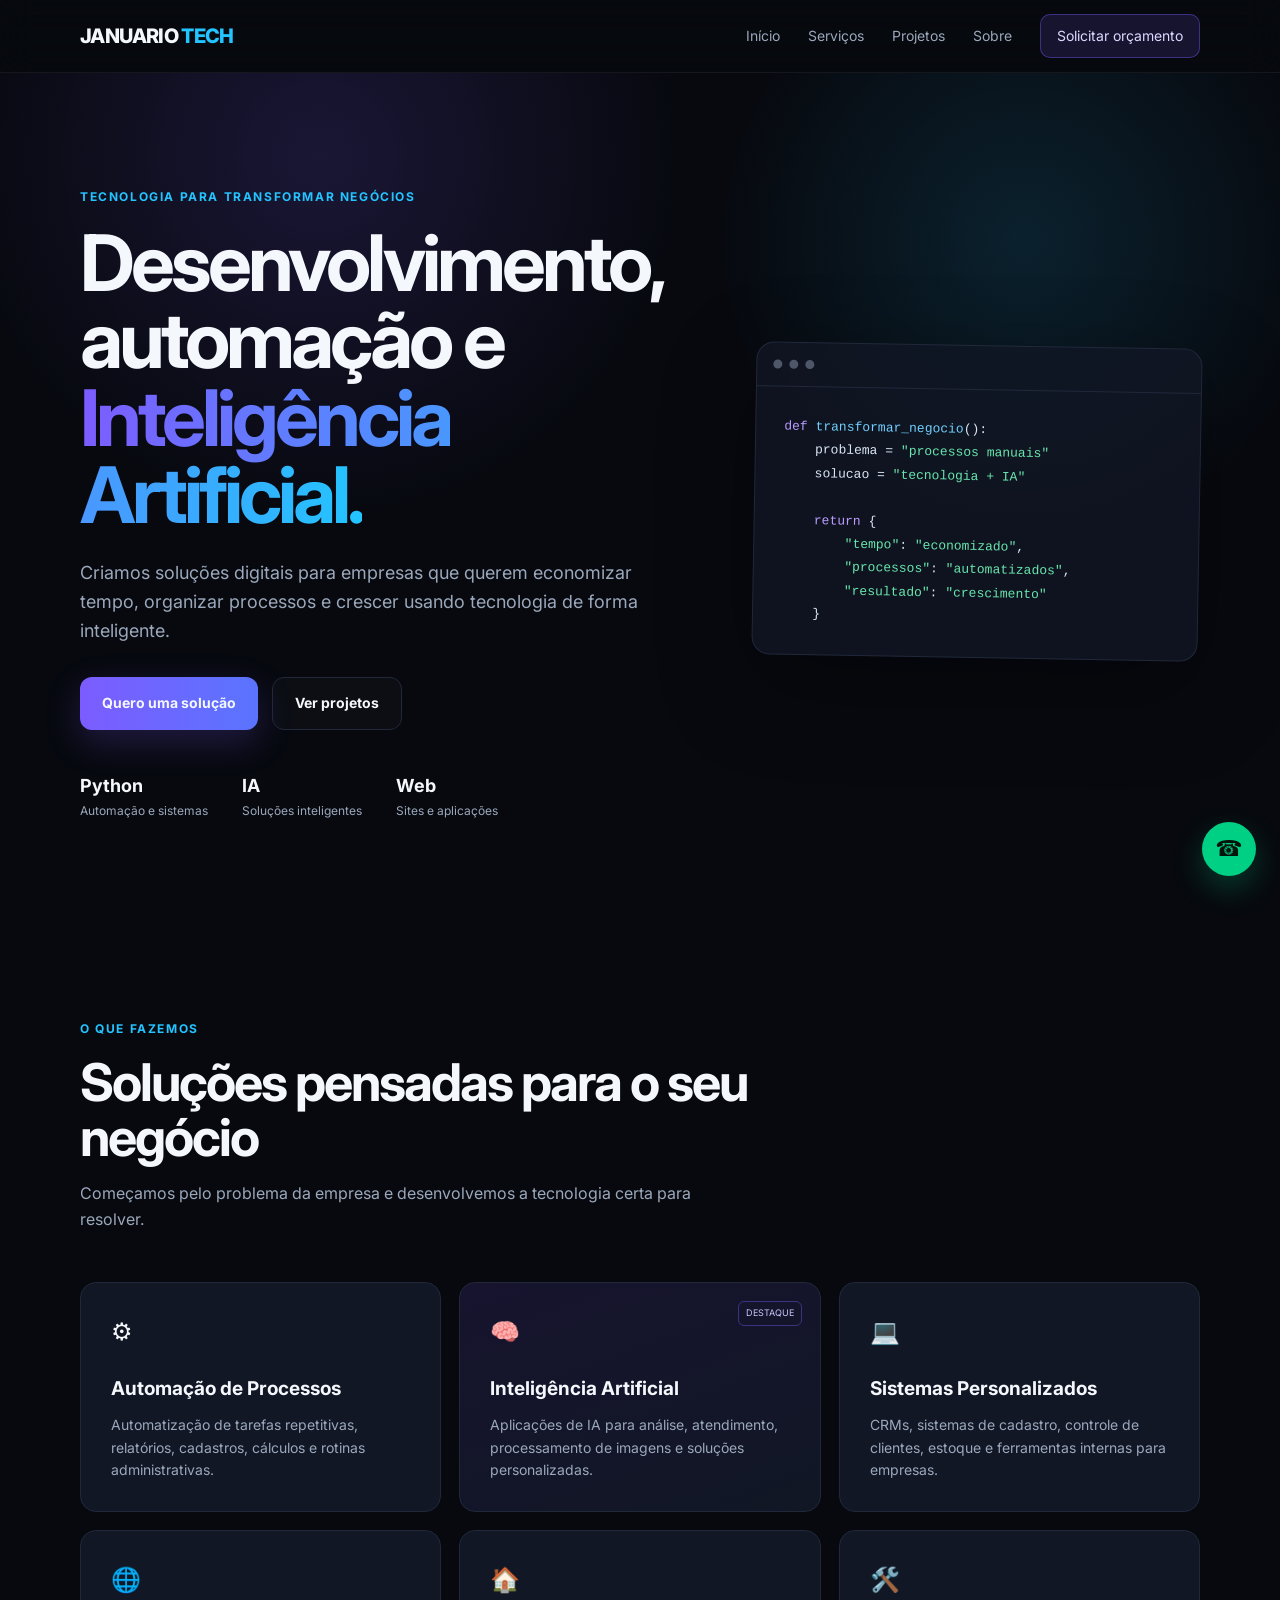
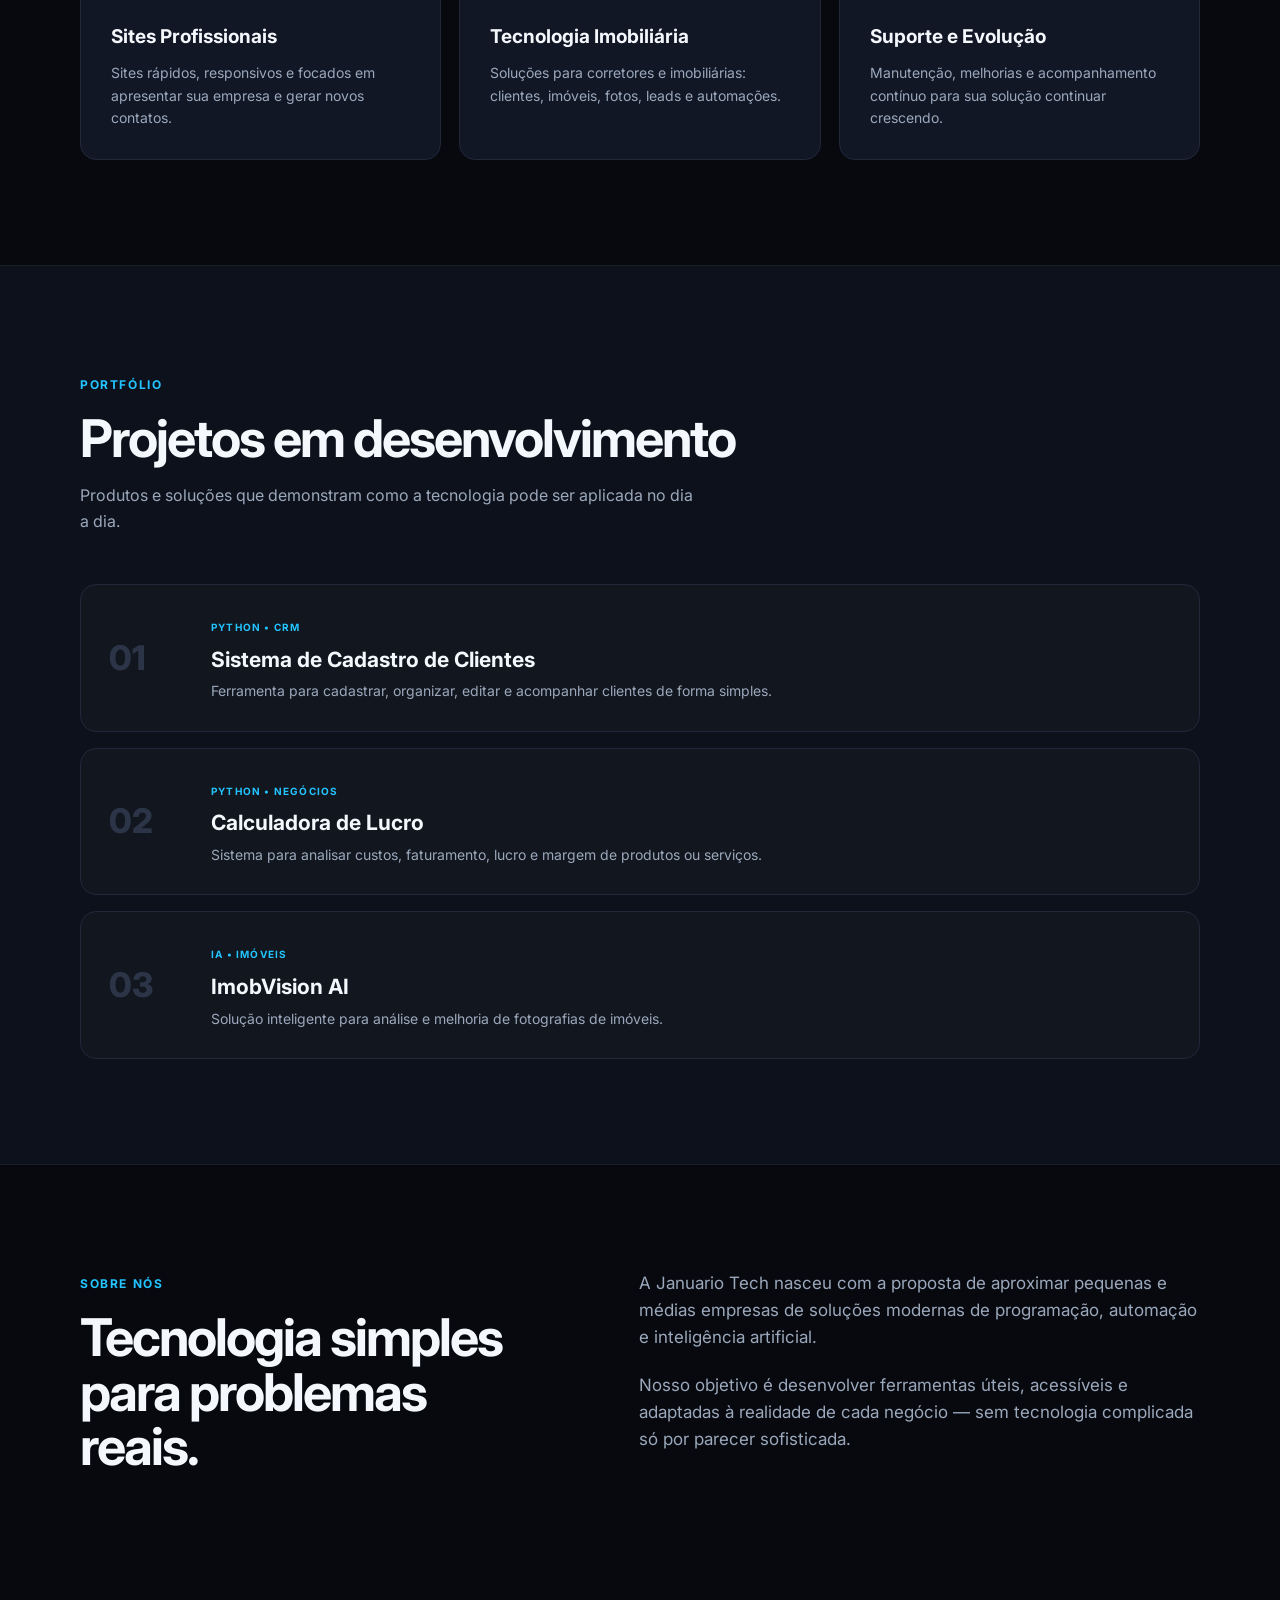
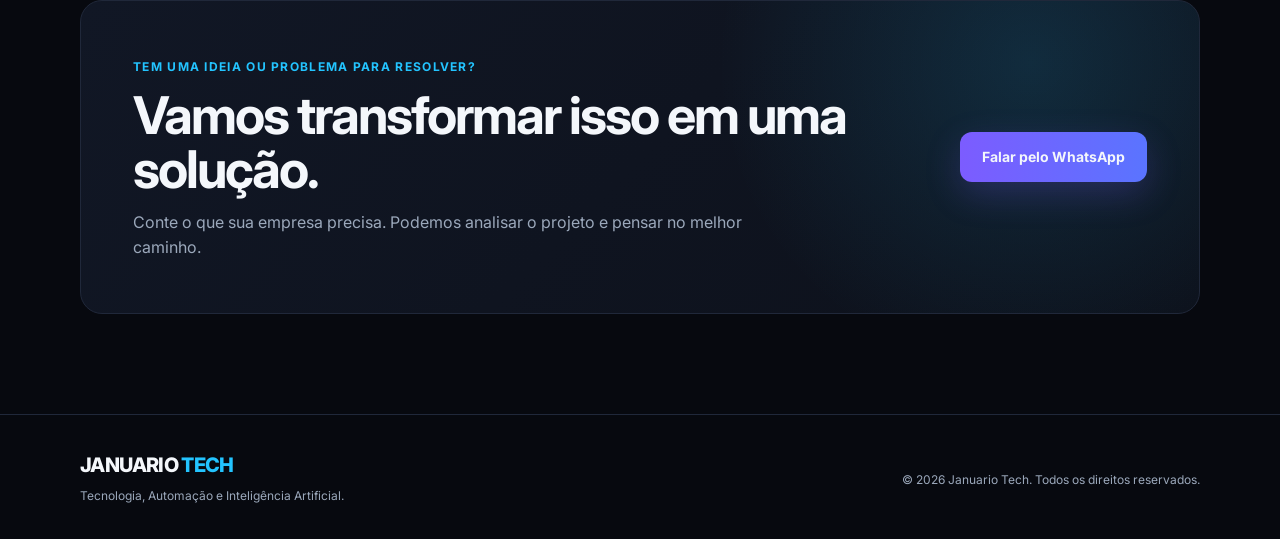
==== index.html @ baa420ae "Adicionar site da JANOVEX" ====
<!DOCTYPE html>
<html lang="pt-BR">
<head>
  <meta charset="UTF-8" />
  <meta name="viewport" content="width=device-width, initial-scale=1.0" />
  <meta name="description" content="Januario Tech - Desenvolvimento, automação e inteligência artificial para negócios." />
  <title>Januario Tech | Tecnologia, Automação e IA</title>
  <link rel="preconnect" href="https://fonts.googleapis.com">
  <link rel="preconnect" href="https://fonts.gstatic.com" crossorigin>
  <link href="https://fonts.googleapis.com/css2?family=Inter:wght@400;500;600;700;800&display=swap" rel="stylesheet">
  <link rel="stylesheet" href="style.css" />
</head>
<body>
  <header class="header">
    <div class="container nav">
      <a href="#inicio" class="logo">JANUARIO<span>TECH</span></a>

      <button class="menu-btn" id="menuBtn" aria-label="Abrir menu">☰</button>

      <nav id="navMenu">
        <a href="#inicio">Início</a>
        <a href="#servicos">Serviços</a>
        <a href="#projetos">Projetos</a>
        <a href="#sobre">Sobre</a>
        <a href="#contato" class="nav-cta">Solicitar orçamento</a>
      </nav>
    </div>
  </header>

  <main>
    <section class="hero" id="inicio">
      <div class="container hero-grid">
        <div class="hero-text">
          <div class="badge">Tecnologia para transformar negócios</div>
          <h1>Desenvolvimento, automação e <span>Inteligência Artificial.</span></h1>
          <p>
            Criamos soluções digitais para empresas que querem economizar tempo,
            organizar processos e crescer usando tecnologia de forma inteligente.
          </p>

          <div class="hero-actions">
            <a href="#contato" class="btn primary">Quero uma solução</a>
            <a href="#projetos" class="btn secondary">Ver projetos</a>
          </div>

          <div class="hero-stats">
            <div>
              <strong>Python</strong>
              <span>Automação e sistemas</span>
            </div>
            <div>
              <strong>IA</strong>
              <span>Soluções inteligentes</span>
            </div>
            <div>
              <strong>Web</strong>
              <span>Sites e aplicações</span>
            </div>
          </div>
        </div>

        <div class="hero-card">
          <div class="code-top">
            <span></span><span></span><span></span>
          </div>
          <pre><code><span class="c-purple">def</span> <span class="c-blue">transformar_negocio</span>():
    problema = <span class="c-green">"processos manuais"</span>
    solucao = <span class="c-green">"tecnologia + IA"</span>

    <span class="c-purple">return</span> {
        <span class="c-green">"tempo"</span>: <span class="c-green">"economizado"</span>,
        <span class="c-green">"processos"</span>: <span class="c-green">"automatizados"</span>,
        <span class="c-green">"resultado"</span>: <span class="c-green">"crescimento"</span>
    }</code></pre>
        </div>
      </div>
    </section>

    <section class="section" id="servicos">
      <div class="container">
        <div class="section-title">
          <span>O que fazemos</span>
          <h2>Soluções pensadas para o seu negócio</h2>
          <p>Começamos pelo problema da empresa e desenvolvemos a tecnologia certa para resolver.</p>
        </div>

        <div class="cards">
          <article class="card">
            <div class="icon">⚙️</div>
            <h3>Automação de Processos</h3>
            <p>Automatização de tarefas repetitivas, relatórios, cadastros, cálculos e rotinas administrativas.</p>
          </article>

          <article class="card featured">
            <div class="tag">DESTAQUE</div>
            <div class="icon">🧠</div>
            <h3>Inteligência Artificial</h3>
            <p>Aplicações de IA para análise, atendimento, processamento de imagens e soluções personalizadas.</p>
          </article>

          <article class="card">
            <div class="icon">💻</div>
            <h3>Sistemas Personalizados</h3>
            <p>CRMs, sistemas de cadastro, controle de clientes, estoque e ferramentas internas para empresas.</p>
          </article>

          <article class="card">
            <div class="icon">🌐</div>
            <h3>Sites Profissionais</h3>
            <p>Sites rápidos, responsivos e focados em apresentar sua empresa e gerar novos contatos.</p>
          </article>

          <article class="card">
            <div class="icon">🏠</div>
            <h3>Tecnologia Imobiliária</h3>
            <p>Soluções para corretores e imobiliárias: clientes, imóveis, fotos, leads e automações.</p>
          </article>

          <article class="card">
            <div class="icon">🛠️</div>
            <h3>Suporte e Evolução</h3>
            <p>Manutenção, melhorias e acompanhamento contínuo para sua solução continuar crescendo.</p>
          </article>
        </div>
      </div>
    </section>

    <section class="section alternate" id="projetos">
      <div class="container">
        <div class="section-title">
          <span>Portfólio</span>
          <h2>Projetos em desenvolvimento</h2>
          <p>Produtos e soluções que demonstram como a tecnologia pode ser aplicada no dia a dia.</p>
        </div>

        <div class="projects">
          <article class="project">
            <div class="project-number">01</div>
            <div>
              <span class="project-category">PYTHON • CRM</span>
              <h3>Sistema de Cadastro de Clientes</h3>
              <p>Ferramenta para cadastrar, organizar, editar e acompanhar clientes de forma simples.</p>
            </div>
          </article>

          <article class="project">
            <div class="project-number">02</div>
            <div>
              <span class="project-category">PYTHON • NEGÓCIOS</span>
              <h3>Calculadora de Lucro</h3>
              <p>Sistema para analisar custos, faturamento, lucro e margem de produtos ou serviços.</p>
            </div>
          </article>

          <article class="project">
            <div class="project-number">03</div>
            <div>
              <span class="project-category">IA • IMÓVEIS</span>
              <h3>ImobVision AI</h3>
              <p>Solução inteligente para análise e melhoria de fotografias de imóveis.</p>
            </div>
          </article>
        </div>
      </div>
    </section>

    <section class="section" id="sobre">
      <div class="container about-grid">
        <div>
          <span class="eyebrow">Sobre nós</span>
          <h2>Tecnologia simples para problemas reais.</h2>
        </div>
        <div class="about-copy">
          <p>
            A Januario Tech nasceu com a proposta de aproximar pequenas e médias empresas
            de soluções modernas de programação, automação e inteligência artificial.
          </p>
          <p>
            Nosso objetivo é desenvolver ferramentas úteis, acessíveis e adaptadas à
            realidade de cada negócio — sem tecnologia complicada só por parecer sofisticada.
          </p>
        </div>
      </div>
    </section>

    <section class="cta-section" id="contato">
      <div class="container cta-box">
        <div>
          <span>Tem uma ideia ou problema para resolver?</span>
          <h2>Vamos transformar isso em uma solução.</h2>
          <p>Conte o que sua empresa precisa. Podemos analisar o projeto e pensar no melhor caminho.</p>
        </div>
        <a
          class="btn primary"
          href="https://wa.me/5500000000000?text=Olá!%20Gostaria%20de%20conversar%20sobre%20uma%20solução%20digital."
          target="_blank"
          rel="noopener"
        >
          Falar pelo WhatsApp
        </a>
      </div>
    </section>
  </main>

  <footer>
    <div class="container footer-content">
      <div>
        <a href="#inicio" class="logo">JANUARIO<span>TECH</span></a>
        <p>Tecnologia, Automação e Inteligência Artificial.</p>
      </div>
      <p>© <span id="year"></span> Januario Tech. Todos os direitos reservados.</p>
    </div>
  </footer>

  <a
    class="whatsapp"
    href="https://wa.me/5500000000000?text=Olá!%20Gostaria%20de%20um%20orçamento."
    target="_blank"
    rel="noopener"
    aria-label="Falar no WhatsApp"
  >
    ☎
  </a>

  <script src="script.js"></script>
</body>
</html>
---- style.css ----
* {
  margin: 0;
  padding: 0;
  box-sizing: border-box;
}

:root {
  --bg: #07090f;
  --bg-soft: #0d111b;
  --card: #111725;
  --border: #20283a;
  --text: #f4f7fb;
  --muted: #9ba8bb;
  --accent: #7c5cff;
  --accent-2: #23c4ff;
  --success: #00d084;
}

html {
  scroll-behavior: smooth;
}

body {
  font-family: "Inter", system-ui, sans-serif;
  background: var(--bg);
  color: var(--text);
  line-height: 1.6;
}

a {
  color: inherit;
  text-decoration: none;
}

.container {
  width: min(1120px, calc(100% - 40px));
  margin: 0 auto;
}

.header {
  position: sticky;
  top: 0;
  z-index: 1000;
  backdrop-filter: blur(18px);
  background: rgba(7, 9, 15, .78);
  border-bottom: 1px solid rgba(255,255,255,.06);
}

.nav {
  min-height: 72px;
  display: flex;
  align-items: center;
  justify-content: space-between;
}

.logo {
  font-size: 20px;
  font-weight: 800;
  letter-spacing: -0.6px;
}

.logo span {
  color: var(--accent-2);
  margin-left: 3px;
}

nav {
  display: flex;
  align-items: center;
  gap: 28px;
}

nav a {
  color: var(--muted);
  font-size: 14px;
  transition: .2s ease;
}

nav a:hover {
  color: var(--text);
}

.nav-cta {
  background: rgba(124,92,255,.14);
  border: 1px solid rgba(124,92,255,.4);
  padding: 10px 16px;
  border-radius: 10px;
  color: #ddd7ff;
}

.menu-btn {
  display: none;
  background: none;
  border: 0;
  color: white;
  font-size: 26px;
}

.hero {
  padding: 110px 0 90px;
  overflow: hidden;
  background:
    radial-gradient(circle at 80% 20%, rgba(35,196,255,.13), transparent 25%),
    radial-gradient(circle at 25% 10%, rgba(124,92,255,.16), transparent 30%);
}

.hero-grid {
  display: grid;
  grid-template-columns: 1.15fr .85fr;
  gap: 70px;
  align-items: center;
}

.badge, .eyebrow, .section-title > span {
  display: inline-block;
  color: var(--accent-2);
  font-size: 12px;
  font-weight: 700;
  letter-spacing: 1.6px;
  text-transform: uppercase;
  margin-bottom: 18px;
}

.hero h1 {
  font-size: clamp(48px, 7vw, 78px);
  line-height: .99;
  letter-spacing: -4px;
  max-width: 760px;
}

.hero h1 span {
  background: linear-gradient(90deg, var(--accent), var(--accent-2));
  -webkit-background-clip: text;
  color: transparent;
}

.hero-text > p {
  color: var(--muted);
  font-size: 18px;
  max-width: 650px;
  margin: 26px 0 32px;
}

.hero-actions {
  display: flex;
  gap: 14px;
  flex-wrap: wrap;
}

.btn {
  display: inline-flex;
  align-items: center;
  justify-content: center;
  padding: 14px 22px;
  border-radius: 12px;
  font-weight: 700;
  font-size: 14px;
  transition: .2s ease;
}

.btn:hover {
  transform: translateY(-2px);
}

.primary {
  background: linear-gradient(90deg, var(--accent), #5a74ff);
  box-shadow: 0 12px 35px rgba(124,92,255,.22);
}

.secondary {
  border: 1px solid var(--border);
  background: rgba(255,255,255,.02);
}

.hero-stats {
  display: flex;
  gap: 34px;
  margin-top: 42px;
}

.hero-stats div {
  display: flex;
  flex-direction: column;
}

.hero-stats strong {
  font-size: 18px;
}

.hero-stats span {
  color: var(--muted);
  font-size: 12px;
}

.hero-card {
  border-radius: 18px;
  border: 1px solid var(--border);
  background: rgba(17,23,37,.78);
  overflow: hidden;
  box-shadow: 0 30px 90px rgba(0,0,0,.35);
  transform: rotate(1deg);
}

.code-top {
  height: 44px;
  display: flex;
  align-items: center;
  gap: 7px;
  padding: 0 16px;
  border-bottom: 1px solid var(--border);
}

.code-top span {
  width: 9px;
  height: 9px;
  border-radius: 50%;
  background: #4d5769;
}

.hero-card pre {
  padding: 28px;
  overflow-x: auto;
  color: #dbe6f4;
  font-size: 13px;
  line-height: 1.8;
}

.c-purple { color: #ba9cff; }
.c-blue { color: #71d0ff; }
.c-green { color: #68e6ad; }

.section {
  padding: 105px 0;
}

.alternate {
  background: var(--bg-soft);
  border-block: 1px solid rgba(255,255,255,.05);
}

.section-title {
  max-width: 700px;
  margin-bottom: 50px;
}

.section-title h2, .about-grid h2, .cta-box h2 {
  font-size: clamp(34px, 5vw, 52px);
  line-height: 1.05;
  letter-spacing: -2px;
}

.section-title p {
  color: var(--muted);
  margin-top: 16px;
  max-width: 620px;
}

.cards {
  display: grid;
  grid-template-columns: repeat(3, 1fr);
  gap: 18px;
}

.card {
  position: relative;
  padding: 30px;
  border-radius: 16px;
  background: var(--card);
  border: 1px solid var(--border);
  transition: .25s ease;
}

.card:hover {
  transform: translateY(-5px);
  border-color: rgba(124,92,255,.6);
}

.card.featured {
  background: linear-gradient(160deg, rgba(124,92,255,.13), var(--card));
}

.tag {
  position: absolute;
  top: 18px;
  right: 18px;
  font-size: 9px;
  color: #cfc6ff;
  border: 1px solid rgba(124,92,255,.4);
  padding: 4px 7px;
  border-radius: 6px;
}

.icon {
  font-size: 24px;
  margin-bottom: 22px;
}

.card h3 {
  font-size: 19px;
  margin-bottom: 10px;
}

.card p {
  color: var(--muted);
  font-size: 14px;
}

.projects {
  display: grid;
  gap: 16px;
}

.project {
  display: grid;
  grid-template-columns: 80px 1fr;
  gap: 22px;
  align-items: center;
  padding: 28px;
  border: 1px solid var(--border);
  background: rgba(255,255,255,.018);
  border-radius: 16px;
}

.project-number {
  font-size: 34px;
  font-weight: 800;
  color: #2c3547;
}

.project-category {
  font-size: 10px;
  color: var(--accent-2);
  font-weight: 700;
  letter-spacing: 1.2px;
}

.project h3 {
  font-size: 21px;
  margin: 4px 0;
}

.project p {
  color: var(--muted);
  font-size: 14px;
}

.about-grid {
  display: grid;
  grid-template-columns: .9fr 1.1fr;
  gap: 100px;
}

.about-copy p {
  color: var(--muted);
  font-size: 17px;
  margin-bottom: 20px;
}

.cta-section {
  padding: 20px 0 100px;
}

.cta-box {
  background:
    radial-gradient(circle at 85% 20%, rgba(35,196,255,.14), transparent 32%),
    linear-gradient(135deg, #111725, #0d111b);
  border: 1px solid var(--border);
  padding: 52px;
  border-radius: 22px;
  display: flex;
  align-items: center;
  justify-content: space-between;
  gap: 40px;
}

.cta-box span {
  color: var(--accent-2);
  font-size: 12px;
  text-transform: uppercase;
  letter-spacing: 1.3px;
  font-weight: 700;
}

.cta-box h2 {
  max-width: 720px;
  margin: 10px 0 12px;
}

.cta-box p {
  color: var(--muted);
  max-width: 650px;
}

footer {
  border-top: 1px solid var(--border);
  padding: 34px 0;
}

.footer-content {
  display: flex;
  align-items: center;
  justify-content: space-between;
  gap: 30px;
}

.footer-content p {
  color: var(--muted);
  font-size: 12px;
  margin-top: 5px;
}

.whatsapp {
  position: fixed;
  right: 24px;
  bottom: 24px;
  width: 54px;
  height: 54px;
  border-radius: 50%;
  display: grid;
  place-items: center;
  background: var(--success);
  color: #06130d;
  font-size: 22px;
  font-weight: 900;
  box-shadow: 0 12px 30px rgba(0,208,132,.25);
}

@media (max-width: 900px) {
  .hero-grid,
  .about-grid {
    grid-template-columns: 1fr;
  }

  .hero-grid {
    gap: 50px;
  }

  .cards {
    grid-template-columns: repeat(2, 1fr);
  }

  .cta-box {
    align-items: flex-start;
    flex-direction: column;
  }

  .about-grid {
    gap: 30px;
  }
}

@media (max-width: 700px) {
  .menu-btn {
    display: block;
  }

  nav {
    display: none;
    position: absolute;
    left: 20px;
    right: 20px;
    top: 78px;
    padding: 18px;
    border-radius: 14px;
    flex-direction: column;
    align-items: stretch;
    background: #0d111b;
    border: 1px solid var(--border);
  }

  nav.open {
    display: flex;
  }

  .hero {
    padding-top: 75px;
  }

  .hero h1 {
    letter-spacing: -2.6px;
  }

  .hero-stats {
    gap: 18px;
    justify-content: space-between;
  }

  .cards {
    grid-template-columns: 1fr;
  }

  .project {
    grid-template-columns: 1fr;
  }

  .project-number {
    font-size: 24px;
  }

  .cta-box {
    padding: 32px 24px;
  }

  .footer-content {
    flex-direction: column;
    align-items: flex-start;
  }
}
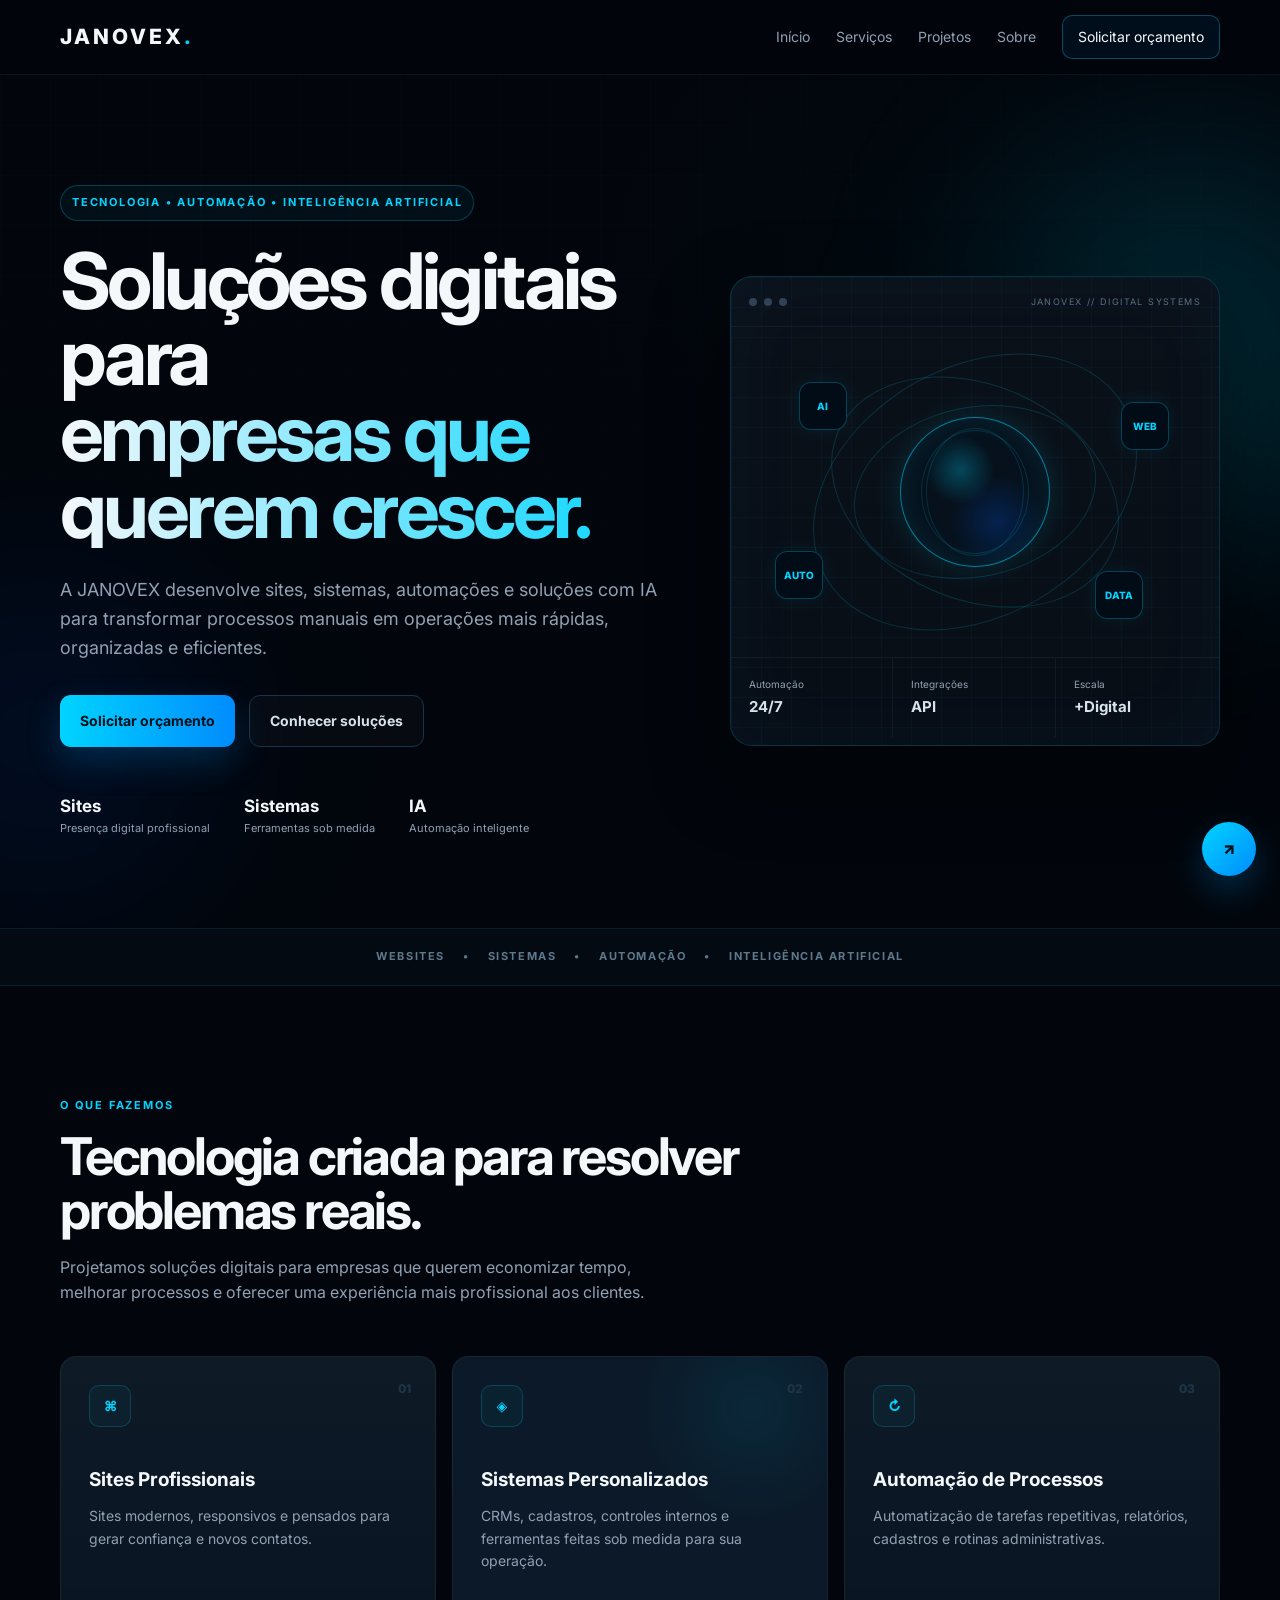
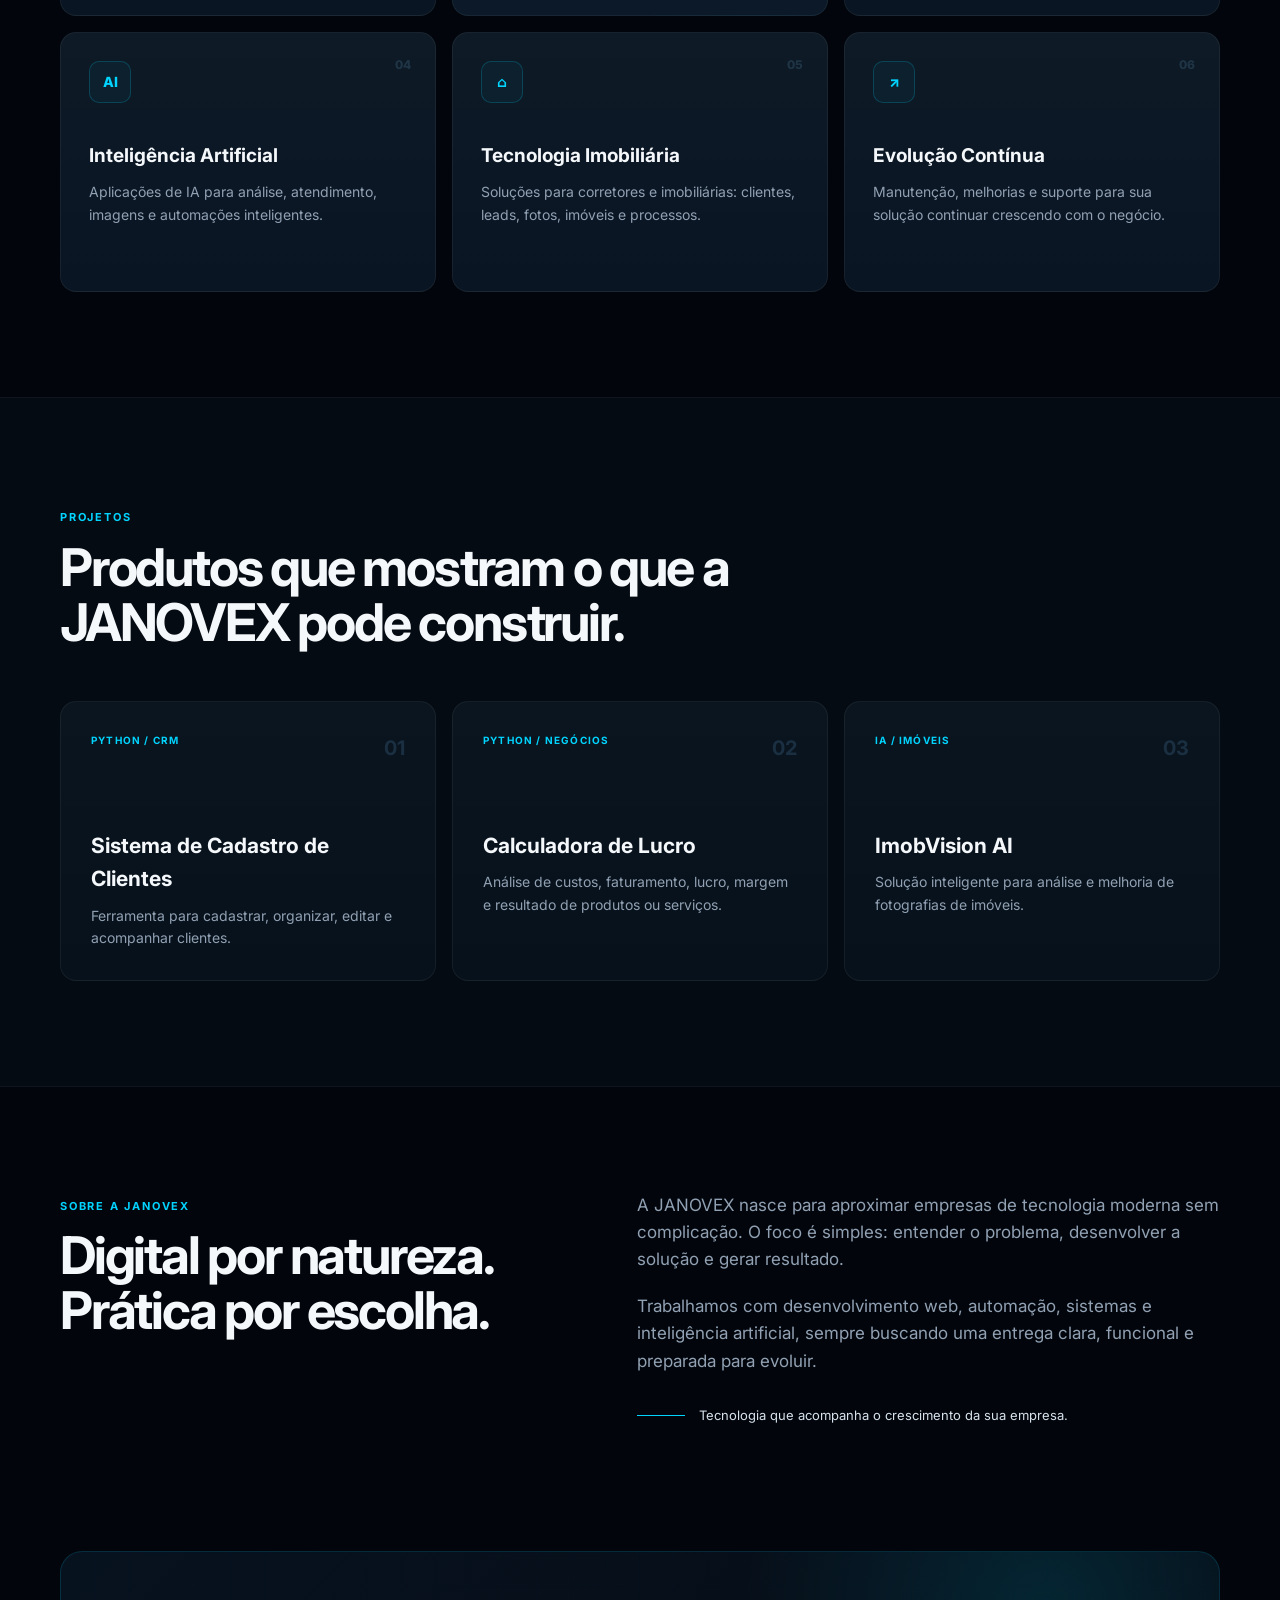
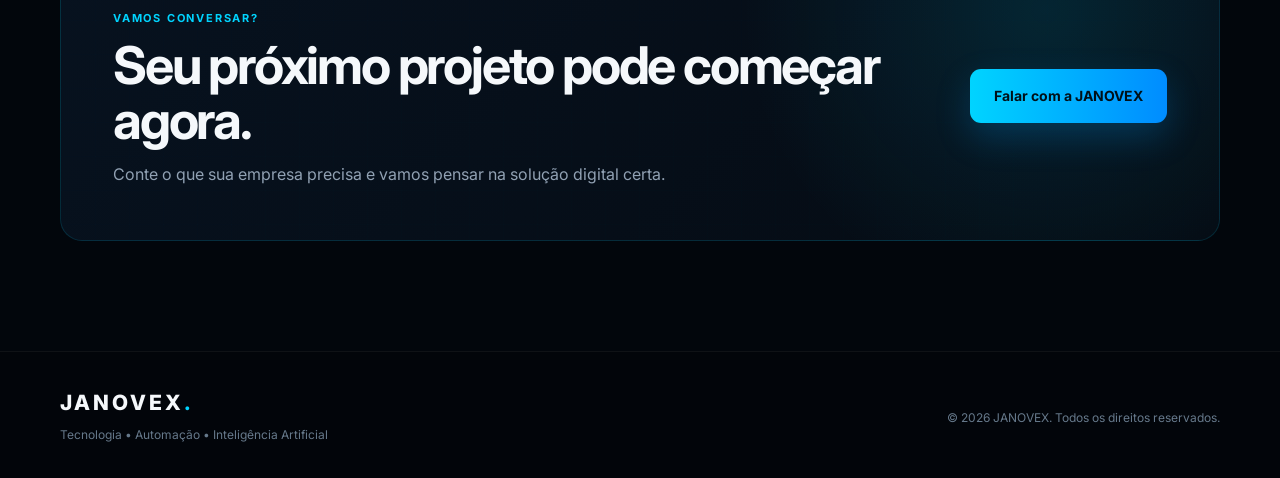
==== commit 2969f3e1: "Atualizar site da JANOVEX" ====
--- a/index.html
+++ b/index.html
@@ -3,223 +3,283 @@
 <head>
   <meta charset="UTF-8" />
   <meta name="viewport" content="width=device-width, initial-scale=1.0" />
-  <meta name="description" content="Januario Tech - Desenvolvimento, automação e inteligência artificial para negócios." />
-  <title>Januario Tech | Tecnologia, Automação e IA</title>
+  <meta name="description" content="JANOVEX — Tecnologia, automação, sites, sistemas e inteligência artificial para empresas." />
+  <title>JANOVEX | Tecnologia, Automação e IA</title>
   <link rel="preconnect" href="https://fonts.googleapis.com">
   <link rel="preconnect" href="https://fonts.gstatic.com" crossorigin>
   <link href="https://fonts.googleapis.com/css2?family=Inter:wght@400;500;600;700;800&display=swap" rel="stylesheet">
-  <link rel="stylesheet" href="style.css" />
+  <link rel="stylesheet" href="estilo.css" />
 </head>
 <body>
-  <header class="header">
+  <header class="topo">
     <div class="container nav">
-      <a href="#inicio" class="logo">JANUARIO<span>TECH</span></a>
+      <a class="logo" href="#inicio">JANOVEX</a>
 
       <button class="menu-btn" id="menuBtn" aria-label="Abrir menu">☰</button>
 
-      <nav id="navMenu">
+      <nav id="menu">
         <a href="#inicio">Início</a>
         <a href="#servicos">Serviços</a>
         <a href="#projetos">Projetos</a>
         <a href="#sobre">Sobre</a>
-        <a href="#contato" class="nav-cta">Solicitar orçamento</a>
+        <a class="btn-nav" href="#contato">Solicitar orçamento</a>
       </nav>
     </div>
   </header>
 
   <main>
     <section class="hero" id="inicio">
+      <div class="hero-glow hero-glow-1"></div>
+      <div class="hero-glow hero-glow-2"></div>
+
       <div class="container hero-grid">
-        <div class="hero-text">
-          <div class="badge">Tecnologia para transformar negócios</div>
-          <h1>Desenvolvimento, automação e <span>Inteligência Artificial.</span></h1>
-          <p>
-            Criamos soluções digitais para empresas que querem economizar tempo,
-            organizar processos e crescer usando tecnologia de forma inteligente.
+        <div class="hero-copy">
+          <div class="badge">Tecnologia • Automação • Inteligência Artificial</div>
+
+          <h1>
+            Soluções digitais para
+            <span>empresas que querem crescer.</span>
+          </h1>
+
+          <p>
+            A JANOVEX desenvolve sites, sistemas, automações e soluções com IA
+            para transformar processos manuais em operações mais rápidas,
+            organizadas e eficientes.
           </p>
 
           <div class="hero-actions">
-            <a href="#contato" class="btn primary">Quero uma solução</a>
-            <a href="#projetos" class="btn secondary">Ver projetos</a>
-          </div>
-
-          <div class="hero-stats">
-            <div>
-              <strong>Python</strong>
-              <span>Automação e sistemas</span>
+            <a class="btn btn-primary" href="#contato">Solicitar orçamento</a>
+            <a class="btn btn-secondary" href="#servicos">Conhecer soluções</a>
+          </div>
+
+          <div class="hero-proof">
+            <div>
+              <strong>Sites</strong>
+              <span>Presença digital profissional</span>
+            </div>
+            <div>
+              <strong>Sistemas</strong>
+              <span>Ferramentas sob medida</span>
             </div>
             <div>
               <strong>IA</strong>
-              <span>Soluções inteligentes</span>
-            </div>
-            <div>
-              <strong>Web</strong>
-              <span>Sites e aplicações</span>
-            </div>
-          </div>
-        </div>
-
-        <div class="hero-card">
-          <div class="code-top">
+              <span>Automação inteligente</span>
+            </div>
+          </div>
+        </div>
+
+        <div class="visual-card">
+          <div class="visual-top">
             <span></span><span></span><span></span>
-          </div>
-          <pre><code><span class="c-purple">def</span> <span class="c-blue">transformar_negocio</span>():
-    problema = <span class="c-green">"processos manuais"</span>
-    solucao = <span class="c-green">"tecnologia + IA"</span>
-
-    <span class="c-purple">return</span> {
-        <span class="c-green">"tempo"</span>: <span class="c-green">"economizado"</span>,
-        <span class="c-green">"processos"</span>: <span class="c-green">"automatizados"</span>,
-        <span class="c-green">"resultado"</span>: <span class="c-green">"crescimento"</span>
-    }</code></pre>
-        </div>
-      </div>
-    </section>
-
-    <section class="section" id="servicos">
+            <small>JANOVEX // DIGITAL SYSTEMS</small>
+          </div>
+
+          <div class="orbital">
+            <div class="planet"></div>
+            <div class="orbit orbit-1"></div>
+            <div class="orbit orbit-2"></div>
+            <div class="orbit orbit-3"></div>
+
+            <div class="node node-1">AI</div>
+            <div class="node node-2">WEB</div>
+            <div class="node node-3">AUTO</div>
+            <div class="node node-4">DATA</div>
+          </div>
+
+          <div class="visual-metrics">
+            <div>
+              <span>Automação</span>
+              <strong>24/7</strong>
+            </div>
+            <div>
+              <span>Integrações</span>
+              <strong>API</strong>
+            </div>
+            <div>
+              <span>Escala</span>
+              <strong>+Digital</strong>
+            </div>
+          </div>
+        </div>
+      </div>
+    </section>
+
+    <section class="ticker">
+      <div class="container ticker-inner">
+        <span>WEBSITES</span>
+        <span>•</span>
+        <span>SISTEMAS</span>
+        <span>•</span>
+        <span>AUTOMAÇÃO</span>
+        <span>•</span>
+        <span>INTELIGÊNCIA ARTIFICIAL</span>
+      </div>
+    </section>
+
+    <section class="secao" id="servicos">
       <div class="container">
-        <div class="section-title">
-          <span>O que fazemos</span>
-          <h2>Soluções pensadas para o seu negócio</h2>
-          <p>Começamos pelo problema da empresa e desenvolvemos a tecnologia certa para resolver.</p>
+        <div class="section-head">
+          <span class="eyebrow">O que fazemos</span>
+          <h2>Tecnologia criada para resolver problemas reais.</h2>
+          <p>
+            Projetamos soluções digitais para empresas que querem economizar tempo,
+            melhorar processos e oferecer uma experiência mais profissional aos clientes.
+          </p>
         </div>
 
         <div class="cards">
           <article class="card">
-            <div class="icon">⚙️</div>
+            <div class="card-number">01</div>
+            <div class="icon-box">⌘</div>
+            <h3>Sites Profissionais</h3>
+            <p>Sites modernos, responsivos e pensados para gerar confiança e novos contatos.</p>
+          </article>
+
+          <article class="card destaque">
+            <div class="card-number">02</div>
+            <div class="icon-box">◈</div>
+            <h3>Sistemas Personalizados</h3>
+            <p>CRMs, cadastros, controles internos e ferramentas feitas sob medida para sua operação.</p>
+          </article>
+
+          <article class="card">
+            <div class="card-number">03</div>
+            <div class="icon-box">↻</div>
             <h3>Automação de Processos</h3>
-            <p>Automatização de tarefas repetitivas, relatórios, cadastros, cálculos e rotinas administrativas.</p>
-          </article>
-
-          <article class="card featured">
-            <div class="tag">DESTAQUE</div>
-            <div class="icon">🧠</div>
+            <p>Automatização de tarefas repetitivas, relatórios, cadastros e rotinas administrativas.</p>
+          </article>
+
+          <article class="card">
+            <div class="card-number">04</div>
+            <div class="icon-box">AI</div>
             <h3>Inteligência Artificial</h3>
-            <p>Aplicações de IA para análise, atendimento, processamento de imagens e soluções personalizadas.</p>
-          </article>
-
-          <article class="card">
-            <div class="icon">💻</div>
-            <h3>Sistemas Personalizados</h3>
-            <p>CRMs, sistemas de cadastro, controle de clientes, estoque e ferramentas internas para empresas.</p>
-          </article>
-
-          <article class="card">
-            <div class="icon">🌐</div>
-            <h3>Sites Profissionais</h3>
-            <p>Sites rápidos, responsivos e focados em apresentar sua empresa e gerar novos contatos.</p>
-          </article>
-
-          <article class="card">
-            <div class="icon">🏠</div>
+            <p>Aplicações de IA para análise, atendimento, imagens e automações inteligentes.</p>
+          </article>
+
+          <article class="card">
+            <div class="card-number">05</div>
+            <div class="icon-box">⌂</div>
             <h3>Tecnologia Imobiliária</h3>
-            <p>Soluções para corretores e imobiliárias: clientes, imóveis, fotos, leads e automações.</p>
-          </article>
-
-          <article class="card">
-            <div class="icon">🛠️</div>
-            <h3>Suporte e Evolução</h3>
-            <p>Manutenção, melhorias e acompanhamento contínuo para sua solução continuar crescendo.</p>
-          </article>
-        </div>
-      </div>
-    </section>
-
-    <section class="section alternate" id="projetos">
+            <p>Soluções para corretores e imobiliárias: clientes, leads, fotos, imóveis e processos.</p>
+          </article>
+
+          <article class="card">
+            <div class="card-number">06</div>
+            <div class="icon-box">↗</div>
+            <h3>Evolução Contínua</h3>
+            <p>Manutenção, melhorias e suporte para sua solução continuar crescendo com o negócio.</p>
+          </article>
+        </div>
+      </div>
+    </section>
+
+    <section class="secao secao-dark" id="projetos">
       <div class="container">
-        <div class="section-title">
-          <span>Portfólio</span>
-          <h2>Projetos em desenvolvimento</h2>
-          <p>Produtos e soluções que demonstram como a tecnologia pode ser aplicada no dia a dia.</p>
+        <div class="section-head">
+          <span class="eyebrow">Projetos</span>
+          <h2>Produtos que mostram o que a JANOVEX pode construir.</h2>
         </div>
 
         <div class="projects">
           <article class="project">
-            <div class="project-number">01</div>
-            <div>
-              <span class="project-category">PYTHON • CRM</span>
-              <h3>Sistema de Cadastro de Clientes</h3>
-              <p>Ferramenta para cadastrar, organizar, editar e acompanhar clientes de forma simples.</p>
-            </div>
+            <div class="project-meta">
+              <span>PYTHON / CRM</span>
+              <strong>01</strong>
+            </div>
+            <h3>Sistema de Cadastro de Clientes</h3>
+            <p>Ferramenta para cadastrar, organizar, editar e acompanhar clientes.</p>
           </article>
 
           <article class="project">
-            <div class="project-number">02</div>
-            <div>
-              <span class="project-category">PYTHON • NEGÓCIOS</span>
-              <h3>Calculadora de Lucro</h3>
-              <p>Sistema para analisar custos, faturamento, lucro e margem de produtos ou serviços.</p>
-            </div>
+            <div class="project-meta">
+              <span>PYTHON / NEGÓCIOS</span>
+              <strong>02</strong>
+            </div>
+            <h3>Calculadora de Lucro</h3>
+            <p>Análise de custos, faturamento, lucro, margem e resultado de produtos ou serviços.</p>
           </article>
 
           <article class="project">
-            <div class="project-number">03</div>
-            <div>
-              <span class="project-category">IA • IMÓVEIS</span>
-              <h3>ImobVision AI</h3>
-              <p>Solução inteligente para análise e melhoria de fotografias de imóveis.</p>
-            </div>
-          </article>
-        </div>
-      </div>
-    </section>
-
-    <section class="section" id="sobre">
-      <div class="container about-grid">
+            <div class="project-meta">
+              <span>IA / IMÓVEIS</span>
+              <strong>03</strong>
+            </div>
+            <h3>ImobVision AI</h3>
+            <p>Solução inteligente para análise e melhoria de fotografias de imóveis.</p>
+          </article>
+        </div>
+      </div>
+    </section>
+
+    <section class="secao" id="sobre">
+      <div class="container about">
         <div>
-          <span class="eyebrow">Sobre nós</span>
-          <h2>Tecnologia simples para problemas reais.</h2>
-        </div>
+          <span class="eyebrow">Sobre a JANOVEX</span>
+          <h2>Digital por natureza. Prática por escolha.</h2>
+        </div>
+
         <div class="about-copy">
           <p>
-            A Januario Tech nasceu com a proposta de aproximar pequenas e médias empresas
-            de soluções modernas de programação, automação e inteligência artificial.
-          </p>
-          <p>
-            Nosso objetivo é desenvolver ferramentas úteis, acessíveis e adaptadas à
-            realidade de cada negócio — sem tecnologia complicada só por parecer sofisticada.
-          </p>
-        </div>
-      </div>
-    </section>
-
-    <section class="cta-section" id="contato">
-      <div class="container cta-box">
-        <div>
-          <span>Tem uma ideia ou problema para resolver?</span>
-          <h2>Vamos transformar isso em uma solução.</h2>
-          <p>Conte o que sua empresa precisa. Podemos analisar o projeto e pensar no melhor caminho.</p>
-        </div>
-        <a
-          class="btn primary"
-          href="https://wa.me/5500000000000?text=Olá!%20Gostaria%20de%20conversar%20sobre%20uma%20solução%20digital."
-          target="_blank"
-          rel="noopener"
-        >
-          Falar pelo WhatsApp
-        </a>
+            A JANOVEX nasce para aproximar empresas de tecnologia moderna sem complicação.
+            O foco é simples: entender o problema, desenvolver a solução e gerar resultado.
+          </p>
+
+          <p>
+            Trabalhamos com desenvolvimento web, automação, sistemas e inteligência artificial,
+            sempre buscando uma entrega clara, funcional e preparada para evoluir.
+          </p>
+
+          <div class="about-line">
+            <span></span>
+            <p>Tecnologia que acompanha o crescimento da sua empresa.</p>
+          </div>
+        </div>
+      </div>
+    </section>
+
+    <section class="cta-wrap" id="contato">
+      <div class="container">
+        <div class="cta">
+          <div>
+            <span class="eyebrow">Vamos conversar?</span>
+            <h2>Seu próximo projeto pode começar agora.</h2>
+            <p>
+              Conte o que sua empresa precisa e vamos pensar na solução digital certa.
+            </p>
+          </div>
+
+          <a
+            class="btn btn-primary btn-large"
+            href="https://wa.me/5500000000000?text=Olá!%20Gostaria%20de%20solicitar%20um%20orçamento%20com%20a%20JANOVEX."
+            target="_blank"
+            rel="noopener"
+          >
+            Falar com a JANOVEX
+          </a>
+        </div>
       </div>
     </section>
   </main>
 
   <footer>
-    <div class="container footer-content">
+    <div class="container footer">
       <div>
-        <a href="#inicio" class="logo">JANUARIO<span>TECH</span></a>
-        <p>Tecnologia, Automação e Inteligência Artificial.</p>
-      </div>
-      <p>© <span id="year"></span> Januario Tech. Todos os direitos reservados.</p>
+        <a class="logo" href="#inicio">JANOVEX</a>
+        <p>Tecnologia • Automação • Inteligência Artificial</p>
+      </div>
+
+      <p>© <span id="year"></span> JANOVEX. Todos os direitos reservados.</p>
     </div>
   </footer>
 
   <a
     class="whatsapp"
-    href="https://wa.me/5500000000000?text=Olá!%20Gostaria%20de%20um%20orçamento."
+    href="https://wa.me/5500000000000?text=Olá!%20Gostaria%20de%20falar%20com%20a%20JANOVEX."
     target="_blank"
     rel="noopener"
-    aria-label="Falar no WhatsApp"
+    aria-label="WhatsApp"
   >
-    ☎
+    ↗
   </a>
 
   <script src="script.js"></script>
--- a/estilo.css
+++ b/estilo.css
@@ -0,0 +1,806 @@
+* {
+  margin: 0;
+  padding: 0;
+  box-sizing: border-box;
+}
+
+:root {
+  --bg: #02060c;
+  --bg-2: #050b13;
+  --bg-3: #08111c;
+  --card: #091522;
+  --card-2: #0b1928;
+  --border: #17344a;
+  --border-soft: rgba(0, 191, 255, .12);
+
+  --text: #f5f8fb;
+  --muted: #91a1b3;
+  --silver: #d7e2ec;
+
+  --blue: #008cff;
+  --cyan: #00d4ff;
+  --cyan-soft: #4ce7ff;
+  --blue-dark: #005eff;
+}
+
+html {
+  scroll-behavior: smooth;
+}
+
+body {
+  font-family: "Inter", system-ui, -apple-system, BlinkMacSystemFont, "Segoe UI", sans-serif;
+  background: var(--bg);
+  color: var(--text);
+  line-height: 1.6;
+  overflow-x: hidden;
+}
+
+a {
+  color: inherit;
+  text-decoration: none;
+}
+
+.container {
+  width: min(1160px, calc(100% - 40px));
+  margin: 0 auto;
+}
+
+.topo {
+  position: sticky;
+  top: 0;
+  z-index: 1000;
+  background: rgba(2, 6, 12, .82);
+  backdrop-filter: blur(18px);
+  border-bottom: 1px solid rgba(255,255,255,.05);
+}
+
+.nav {
+  min-height: 74px;
+  display: flex;
+  align-items: center;
+  justify-content: space-between;
+}
+
+.logo {
+  font-weight: 800;
+  font-size: 21px;
+  letter-spacing: 3px;
+  color: var(--text);
+}
+
+.logo::after {
+  content: ".";
+  color: var(--cyan);
+}
+
+nav {
+  display: flex;
+  align-items: center;
+  gap: 26px;
+}
+
+nav a {
+  font-size: 14px;
+  color: var(--muted);
+  transition: .2s ease;
+}
+
+nav a:hover {
+  color: var(--cyan);
+}
+
+.btn-nav {
+  padding: 10px 15px;
+  border: 1px solid rgba(0, 212, 255, .32);
+  border-radius: 10px;
+  color: var(--text);
+  background: rgba(0, 140, 255, .07);
+}
+
+.menu-btn {
+  display: none;
+  background: transparent;
+  color: white;
+  border: 0;
+  font-size: 25px;
+  cursor: pointer;
+}
+
+.hero {
+  min-height: 760px;
+  display: flex;
+  align-items: center;
+  position: relative;
+  overflow: hidden;
+  background:
+    linear-gradient(rgba(2,6,12,.94), rgba(2,6,12,.98)),
+    radial-gradient(circle at 70% 25%, rgba(0,212,255,.18), transparent 28%);
+}
+
+.hero::before {
+  content: "";
+  position: absolute;
+  inset: 0;
+  opacity: .26;
+  background-image:
+    linear-gradient(rgba(0, 190, 255, .06) 1px, transparent 1px),
+    linear-gradient(90deg, rgba(0, 190, 255, .06) 1px, transparent 1px);
+  background-size: 50px 50px;
+  mask-image: linear-gradient(to bottom, black, transparent 80%);
+}
+
+.hero-glow {
+  position: absolute;
+  border-radius: 50%;
+  filter: blur(100px);
+  pointer-events: none;
+}
+
+.hero-glow-1 {
+  width: 380px;
+  height: 380px;
+  right: -100px;
+  top: 80px;
+  background: rgba(0, 212, 255, .16);
+}
+
+.hero-glow-2 {
+  width: 320px;
+  height: 320px;
+  left: -120px;
+  bottom: 30px;
+  background: rgba(0, 94, 255, .10);
+}
+
+.hero-grid {
+  position: relative;
+  z-index: 2;
+  display: grid;
+  grid-template-columns: 1.1fr .9fr;
+  gap: 70px;
+  align-items: center;
+  padding: 110px 0 90px;
+}
+
+.badge,
+.eyebrow {
+  display: inline-block;
+  font-size: 11px;
+  font-weight: 700;
+  letter-spacing: 1.8px;
+  text-transform: uppercase;
+  color: var(--cyan);
+}
+
+.badge {
+  margin-bottom: 22px;
+  border: 1px solid rgba(0,212,255,.24);
+  background: rgba(0,212,255,.05);
+  padding: 8px 11px;
+  border-radius: 999px;
+}
+
+.hero h1 {
+  max-width: 760px;
+  font-size: clamp(48px, 6.4vw, 78px);
+  line-height: .98;
+  letter-spacing: -3.6px;
+}
+
+.hero h1 span {
+  display: block;
+  background: linear-gradient(90deg, var(--text), var(--cyan));
+  -webkit-background-clip: text;
+  color: transparent;
+}
+
+.hero-copy > p {
+  margin: 28px 0 32px;
+  max-width: 650px;
+  color: var(--muted);
+  font-size: 18px;
+}
+
+.hero-actions {
+  display: flex;
+  flex-wrap: wrap;
+  gap: 14px;
+}
+
+.btn {
+  display: inline-flex;
+  align-items: center;
+  justify-content: center;
+  border-radius: 11px;
+  padding: 14px 20px;
+  font-size: 14px;
+  font-weight: 700;
+  transition: .2s ease;
+}
+
+.btn:hover {
+  transform: translateY(-2px);
+}
+
+.btn-primary {
+  color: #001018;
+  background: linear-gradient(90deg, var(--cyan), var(--blue));
+  box-shadow: 0 14px 35px rgba(0, 157, 255, .22);
+}
+
+.btn-secondary {
+  border: 1px solid var(--border);
+  background: rgba(255,255,255,.02);
+  color: var(--silver);
+}
+
+.hero-proof {
+  margin-top: 46px;
+  display: flex;
+  gap: 34px;
+}
+
+.hero-proof div {
+  display: flex;
+  flex-direction: column;
+}
+
+.hero-proof strong {
+  font-size: 17px;
+}
+
+.hero-proof span {
+  font-size: 11px;
+  color: var(--muted);
+}
+
+.visual-card {
+  position: relative;
+  min-height: 470px;
+  border-radius: 22px;
+  border: 1px solid rgba(0,212,255,.18);
+  background:
+    linear-gradient(180deg, rgba(255,255,255,.025), rgba(255,255,255,.01)),
+    #050b13;
+  box-shadow:
+    0 30px 80px rgba(0,0,0,.45),
+    inset 0 0 80px rgba(0,160,255,.04);
+  overflow: hidden;
+}
+
+.visual-card::before {
+  content: "";
+  position: absolute;
+  inset: 0;
+  background-image:
+    linear-gradient(rgba(0, 210, 255, .035) 1px, transparent 1px),
+    linear-gradient(90deg, rgba(0, 210, 255, .035) 1px, transparent 1px);
+  background-size: 30px 30px;
+}
+
+.visual-top {
+  position: relative;
+  z-index: 2;
+  height: 50px;
+  display: flex;
+  align-items: center;
+  gap: 7px;
+  padding: 0 18px;
+  border-bottom: 1px solid rgba(255,255,255,.05);
+}
+
+.visual-top span {
+  width: 8px;
+  height: 8px;
+  border-radius: 50%;
+  background: #304254;
+}
+
+.visual-top small {
+  margin-left: auto;
+  color: #597084;
+  font-size: 9px;
+  letter-spacing: 1.4px;
+}
+
+.orbital {
+  position: relative;
+  height: 330px;
+}
+
+.planet {
+  position: absolute;
+  left: 50%;
+  top: 50%;
+  width: 150px;
+  height: 150px;
+  transform: translate(-50%, -50%);
+  border-radius: 50%;
+  border: 1px solid rgba(0, 212, 255, .55);
+  background:
+    radial-gradient(circle at 40% 35%, rgba(0,212,255,.28), transparent 26%),
+    radial-gradient(circle at 65% 70%, rgba(0,94,255,.22), transparent 33%),
+    #06111c;
+  box-shadow:
+    0 0 30px rgba(0,212,255,.15),
+    inset 0 0 30px rgba(0,212,255,.10);
+}
+
+.planet::before,
+.planet::after {
+  content: "";
+  position: absolute;
+  inset: 12px 20px;
+  border-radius: 50%;
+  border: 1px solid rgba(0,212,255,.15);
+}
+
+.planet::after {
+  inset: 25px 10px;
+  transform: rotate(90deg);
+}
+
+.orbit {
+  position: absolute;
+  left: 50%;
+  top: 50%;
+  border: 1px solid rgba(0,212,255,.17);
+  border-radius: 50%;
+  transform: translate(-50%, -50%);
+}
+
+.orbit-1 { width: 245px; height: 170px; transform: translate(-50%, -50%) rotate(-12deg); }
+.orbit-2 { width: 300px; height: 215px; transform: translate(-50%, -50%) rotate(24deg); }
+.orbit-3 { width: 345px; height: 250px; transform: translate(-50%, -50%) rotate(-30deg); }
+
+.node {
+  position: absolute;
+  z-index: 3;
+  width: 48px;
+  height: 48px;
+  display: grid;
+  place-items: center;
+  border-radius: 12px;
+  border: 1px solid rgba(0,212,255,.28);
+  background: rgba(3, 13, 23, .92);
+  color: var(--cyan);
+  font-size: 10px;
+  font-weight: 800;
+  box-shadow: 0 0 20px rgba(0,212,255,.08);
+}
+
+.node-1 { top: 55px; left: 68px; }
+.node-2 { top: 75px; right: 50px; }
+.node-3 { bottom: 58px; left: 44px; }
+.node-4 { bottom: 38px; right: 76px; }
+
+.visual-metrics {
+  position: relative;
+  z-index: 2;
+  display: grid;
+  grid-template-columns: repeat(3, 1fr);
+  border-top: 1px solid rgba(255,255,255,.05);
+}
+
+.visual-metrics div {
+  padding: 18px;
+  border-right: 1px solid rgba(255,255,255,.05);
+}
+
+.visual-metrics div:last-child {
+  border-right: 0;
+}
+
+.visual-metrics span {
+  display: block;
+  color: var(--muted);
+  font-size: 10px;
+}
+
+.visual-metrics strong {
+  display: block;
+  margin-top: 3px;
+  color: var(--silver);
+  font-size: 15px;
+}
+
+.ticker {
+  border-block: 1px solid rgba(0,212,255,.10);
+  background: #030a11;
+}
+
+.ticker-inner {
+  min-height: 56px;
+  display: flex;
+  align-items: center;
+  justify-content: center;
+  flex-wrap: wrap;
+  gap: 18px;
+  color: #5e788d;
+  font-size: 11px;
+  font-weight: 700;
+  letter-spacing: 1.6px;
+}
+
+.secao {
+  padding: 105px 0;
+}
+
+.secao-dark {
+  background: var(--bg-2);
+  border-block: 1px solid rgba(255,255,255,.04);
+}
+
+.section-head {
+  max-width: 720px;
+  margin-bottom: 50px;
+}
+
+.section-head .eyebrow {
+  margin-bottom: 15px;
+}
+
+.section-head h2,
+.about h2,
+.cta h2 {
+  font-size: clamp(34px, 5vw, 52px);
+  line-height: 1.05;
+  letter-spacing: -2.2px;
+}
+
+.section-head p {
+  max-width: 620px;
+  margin-top: 16px;
+  color: var(--muted);
+}
+
+.cards {
+  display: grid;
+  grid-template-columns: repeat(3, 1fr);
+  gap: 16px;
+}
+
+.card {
+  position: relative;
+  min-height: 260px;
+  padding: 28px;
+  border: 1px solid rgba(255,255,255,.055);
+  border-radius: 16px;
+  background:
+    linear-gradient(180deg, rgba(255,255,255,.018), transparent),
+    var(--card);
+  transition: .25s ease;
+  overflow: hidden;
+}
+
+.card::before {
+  content: "";
+  position: absolute;
+  left: 0;
+  bottom: 0;
+  width: 100%;
+  height: 2px;
+  transform: scaleX(0);
+  transform-origin: left;
+  background: linear-gradient(90deg, var(--cyan), var(--blue));
+  transition: .25s ease;
+}
+
+.card:hover {
+  transform: translateY(-5px);
+  border-color: rgba(0,212,255,.22);
+}
+
+.card:hover::before {
+  transform: scaleX(1);
+}
+
+.card.destaque {
+  background:
+    radial-gradient(circle at 80% 20%, rgba(0,212,255,.08), transparent 32%),
+    var(--card-2);
+}
+
+.card-number {
+  position: absolute;
+  top: 22px;
+  right: 24px;
+  color: #1f3546;
+  font-size: 12px;
+  font-weight: 800;
+}
+
+.icon-box {
+  width: 42px;
+  height: 42px;
+  display: grid;
+  place-items: center;
+  margin-bottom: 38px;
+  border-radius: 10px;
+  border: 1px solid rgba(0,212,255,.20);
+  background: rgba(0,212,255,.04);
+  color: var(--cyan);
+  font-size: 14px;
+  font-weight: 800;
+}
+
+.card h3 {
+  margin-bottom: 10px;
+  font-size: 19px;
+}
+
+.card p {
+  color: var(--muted);
+  font-size: 14px;
+}
+
+.projects {
+  display: grid;
+  grid-template-columns: repeat(3, 1fr);
+  gap: 16px;
+}
+
+.project {
+  padding: 30px;
+  border-radius: 16px;
+  border: 1px solid rgba(255,255,255,.055);
+  background:
+    linear-gradient(180deg, rgba(255,255,255,.014), transparent),
+    #07111b;
+}
+
+.project-meta {
+  display: flex;
+  justify-content: space-between;
+  margin-bottom: 65px;
+}
+
+.project-meta span {
+  color: var(--cyan);
+  font-size: 10px;
+  font-weight: 700;
+  letter-spacing: 1.2px;
+}
+
+.project-meta strong {
+  color: #1a3042;
+  font-size: 20px;
+}
+
+.project h3 {
+  margin-bottom: 9px;
+  font-size: 21px;
+}
+
+.project p {
+  color: var(--muted);
+  font-size: 14px;
+}
+
+.about {
+  display: grid;
+  grid-template-columns: .9fr 1.1fr;
+  gap: 100px;
+}
+
+.about .eyebrow {
+  margin-bottom: 14px;
+}
+
+.about-copy p {
+  color: var(--muted);
+  font-size: 17px;
+  margin-bottom: 20px;
+}
+
+.about-line {
+  display: flex;
+  align-items: center;
+  gap: 14px;
+  margin-top: 30px;
+}
+
+.about-line span {
+  width: 48px;
+  height: 1px;
+  background: var(--cyan);
+}
+
+.about-line p {
+  margin: 0;
+  color: var(--silver);
+  font-size: 13px;
+}
+
+.cta-wrap {
+  padding: 20px 0 110px;
+}
+
+.cta {
+  position: relative;
+  overflow: hidden;
+  padding: 52px;
+  border-radius: 22px;
+  border: 1px solid rgba(0,212,255,.14);
+  background:
+    radial-gradient(circle at 85% 20%, rgba(0,212,255,.12), transparent 30%),
+    linear-gradient(135deg, #07121f, #050b13);
+  display: flex;
+  align-items: center;
+  justify-content: space-between;
+  gap: 40px;
+}
+
+.cta::before {
+  content: "";
+  position: absolute;
+  inset: 0;
+  opacity: .22;
+  background-image:
+    linear-gradient(rgba(0,212,255,.035) 1px, transparent 1px),
+    linear-gradient(90deg, rgba(0,212,255,.035) 1px, transparent 1px);
+  background-size: 34px 34px;
+}
+
+.cta > * {
+  position: relative;
+  z-index: 2;
+}
+
+.cta .eyebrow {
+  margin-bottom: 12px;
+}
+
+.cta p {
+  max-width: 620px;
+  margin-top: 14px;
+  color: var(--muted);
+}
+
+.btn-large {
+  white-space: nowrap;
+  padding: 16px 24px;
+}
+
+footer {
+  border-top: 1px solid rgba(255,255,255,.05);
+  background: #02050a;
+  padding: 34px 0;
+}
+
+.footer {
+  display: flex;
+  justify-content: space-between;
+  align-items: center;
+  gap: 25px;
+}
+
+.footer p {
+  color: #66798b;
+  font-size: 12px;
+  margin-top: 5px;
+}
+
+.whatsapp {
+  position: fixed;
+  right: 24px;
+  bottom: 24px;
+  z-index: 900;
+  width: 54px;
+  height: 54px;
+  display: grid;
+  place-items: center;
+  border-radius: 50%;
+  color: #001018;
+  font-weight: 900;
+  background: linear-gradient(135deg, var(--cyan), var(--blue));
+  box-shadow: 0 15px 35px rgba(0,157,255,.25);
+}
+
+@media (max-width: 920px) {
+  .hero-grid,
+  .about {
+    grid-template-columns: 1fr;
+  }
+
+  .hero-grid {
+    gap: 45px;
+  }
+
+  .cards,
+  .projects {
+    grid-template-columns: repeat(2, 1fr);
+  }
+
+  .about {
+    gap: 35px;
+  }
+
+  .cta {
+    flex-direction: column;
+    align-items: flex-start;
+  }
+}
+
+@media (max-width: 720px) {
+  .container {
+    width: min(100% - 28px, 1160px);
+  }
+
+  .menu-btn {
+    display: block;
+  }
+
+  nav {
+    display: none;
+    position: absolute;
+    left: 14px;
+    right: 14px;
+    top: 80px;
+    flex-direction: column;
+    align-items: stretch;
+    padding: 18px;
+    border-radius: 14px;
+    border: 1px solid var(--border);
+    background: #06101a;
+  }
+
+  nav.open {
+    display: flex;
+  }
+
+  .hero {
+    min-height: auto;
+  }
+
+  .hero-grid {
+    padding: 78px 0 65px;
+  }
+
+  .hero h1 {
+    letter-spacing: -2.4px;
+  }
+
+  .hero-copy > p {
+    font-size: 16px;
+  }
+
+  .hero-proof {
+    gap: 18px;
+    justify-content: space-between;
+  }
+
+  .hero-proof span {
+    font-size: 10px;
+  }
+
+  .visual-card {
+    min-height: 420px;
+  }
+
+  .orbital {
+    height: 290px;
+  }
+
+  .cards,
+  .projects {
+    grid-template-columns: 1fr;
+  }
+
+  .ticker-inner {
+    padding: 14px 0;
+  }
+
+  .secao {
+    padding: 80px 0;
+  }
+
+  .cta {
+    padding: 34px 24px;
+  }
+
+  .footer {
+    flex-direction: column;
+    align-items: flex-start;
+  }
+}
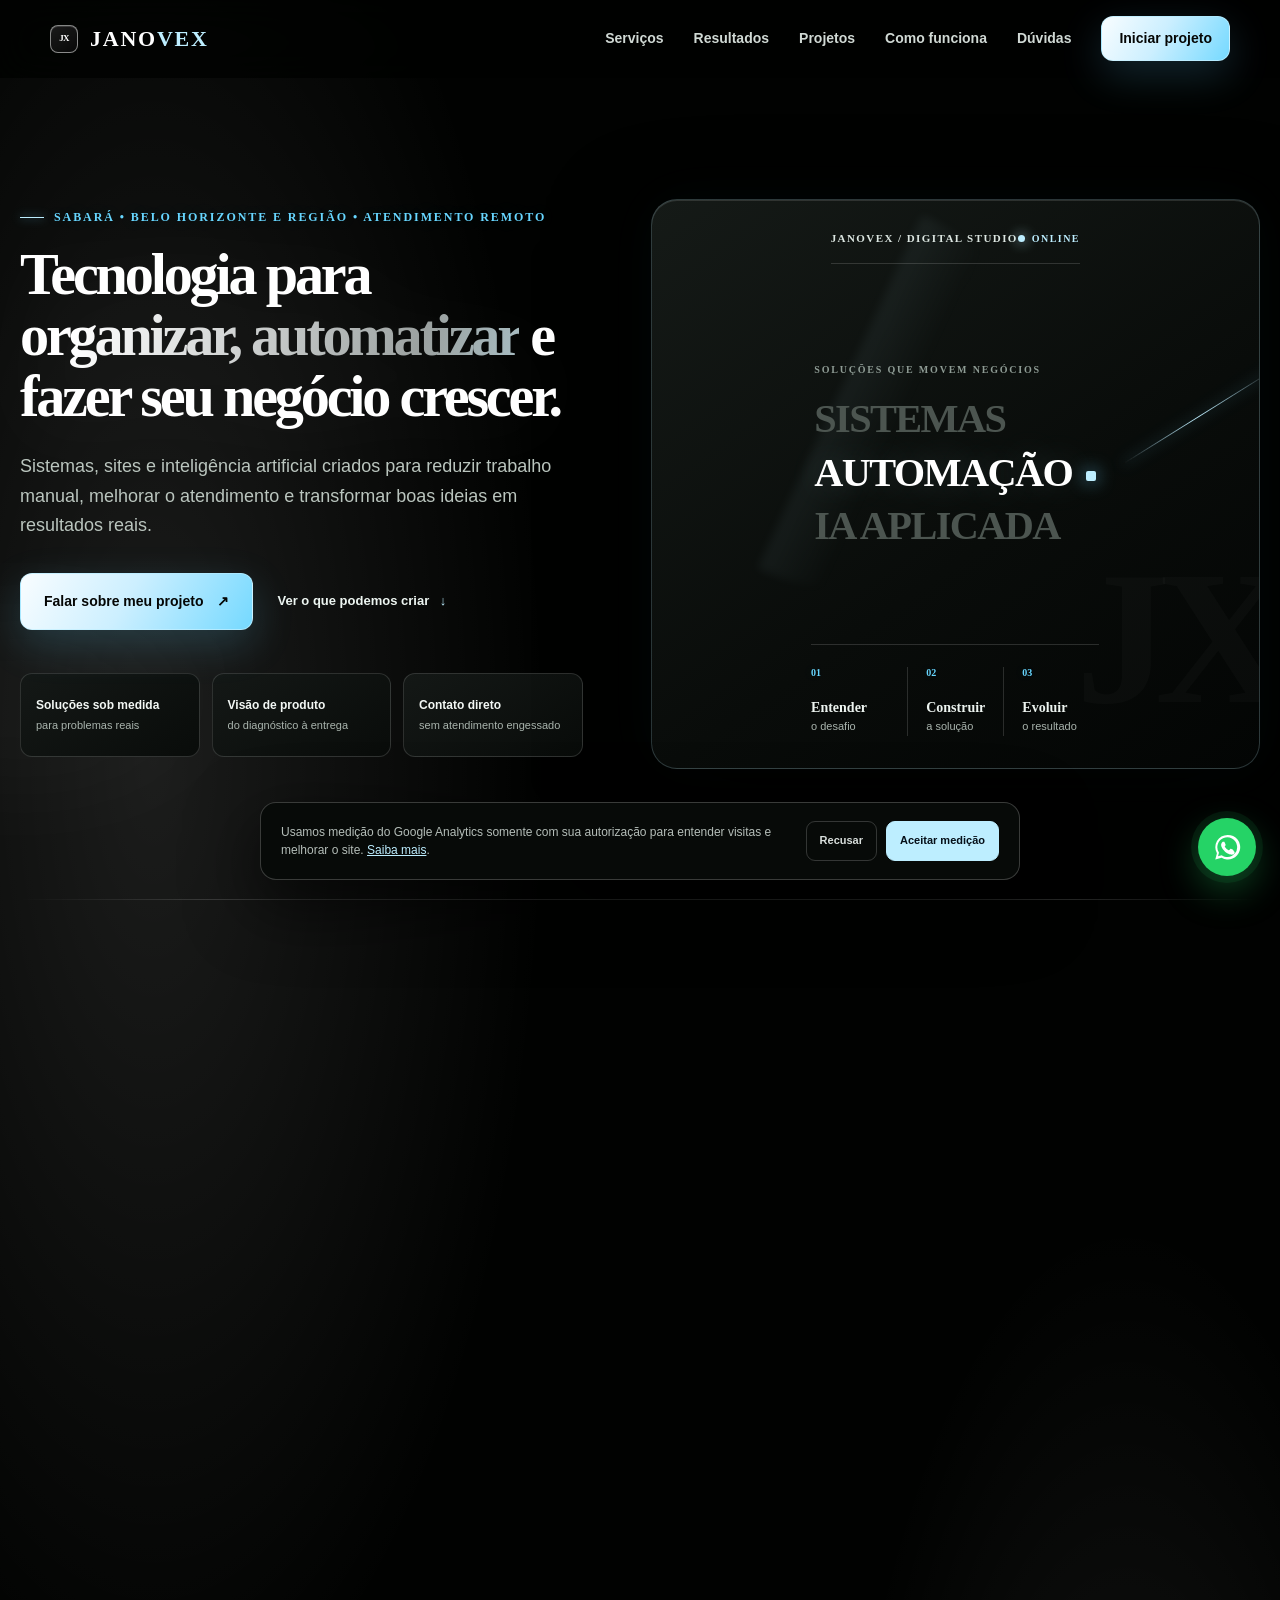
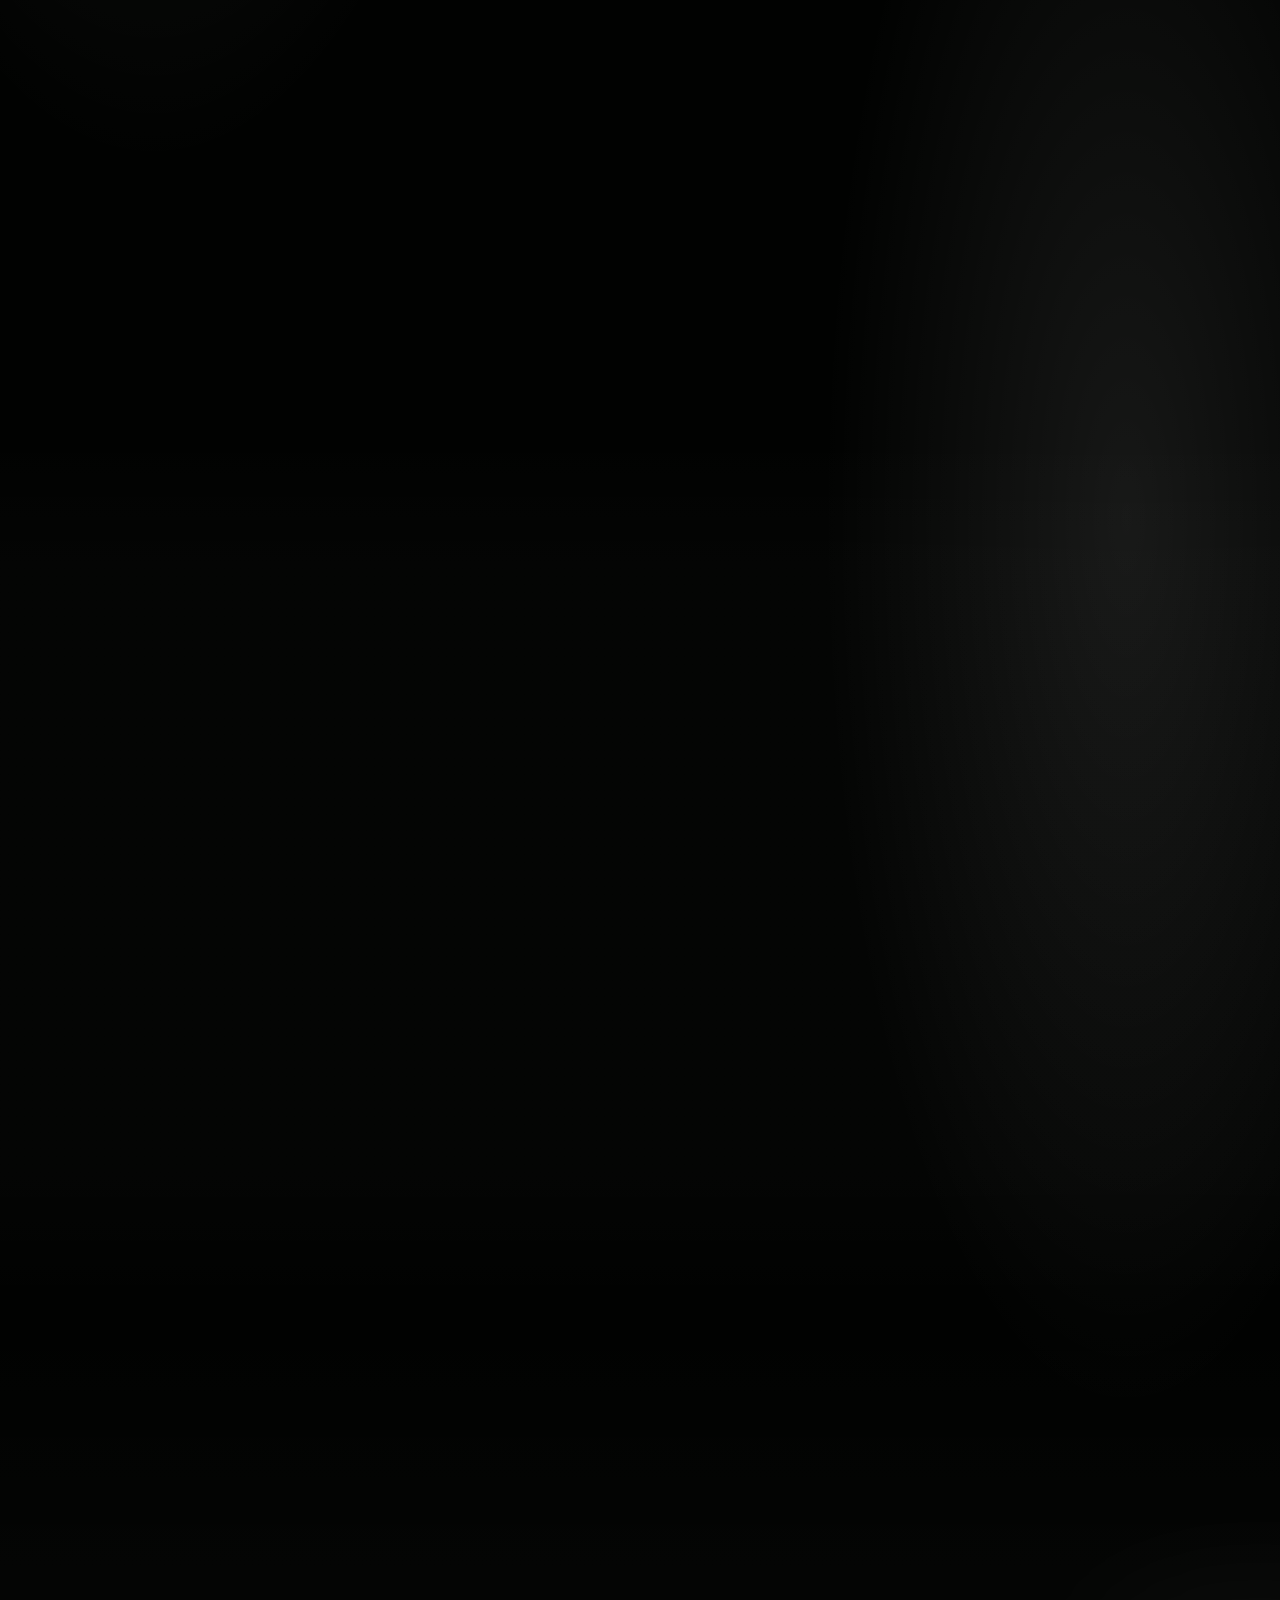
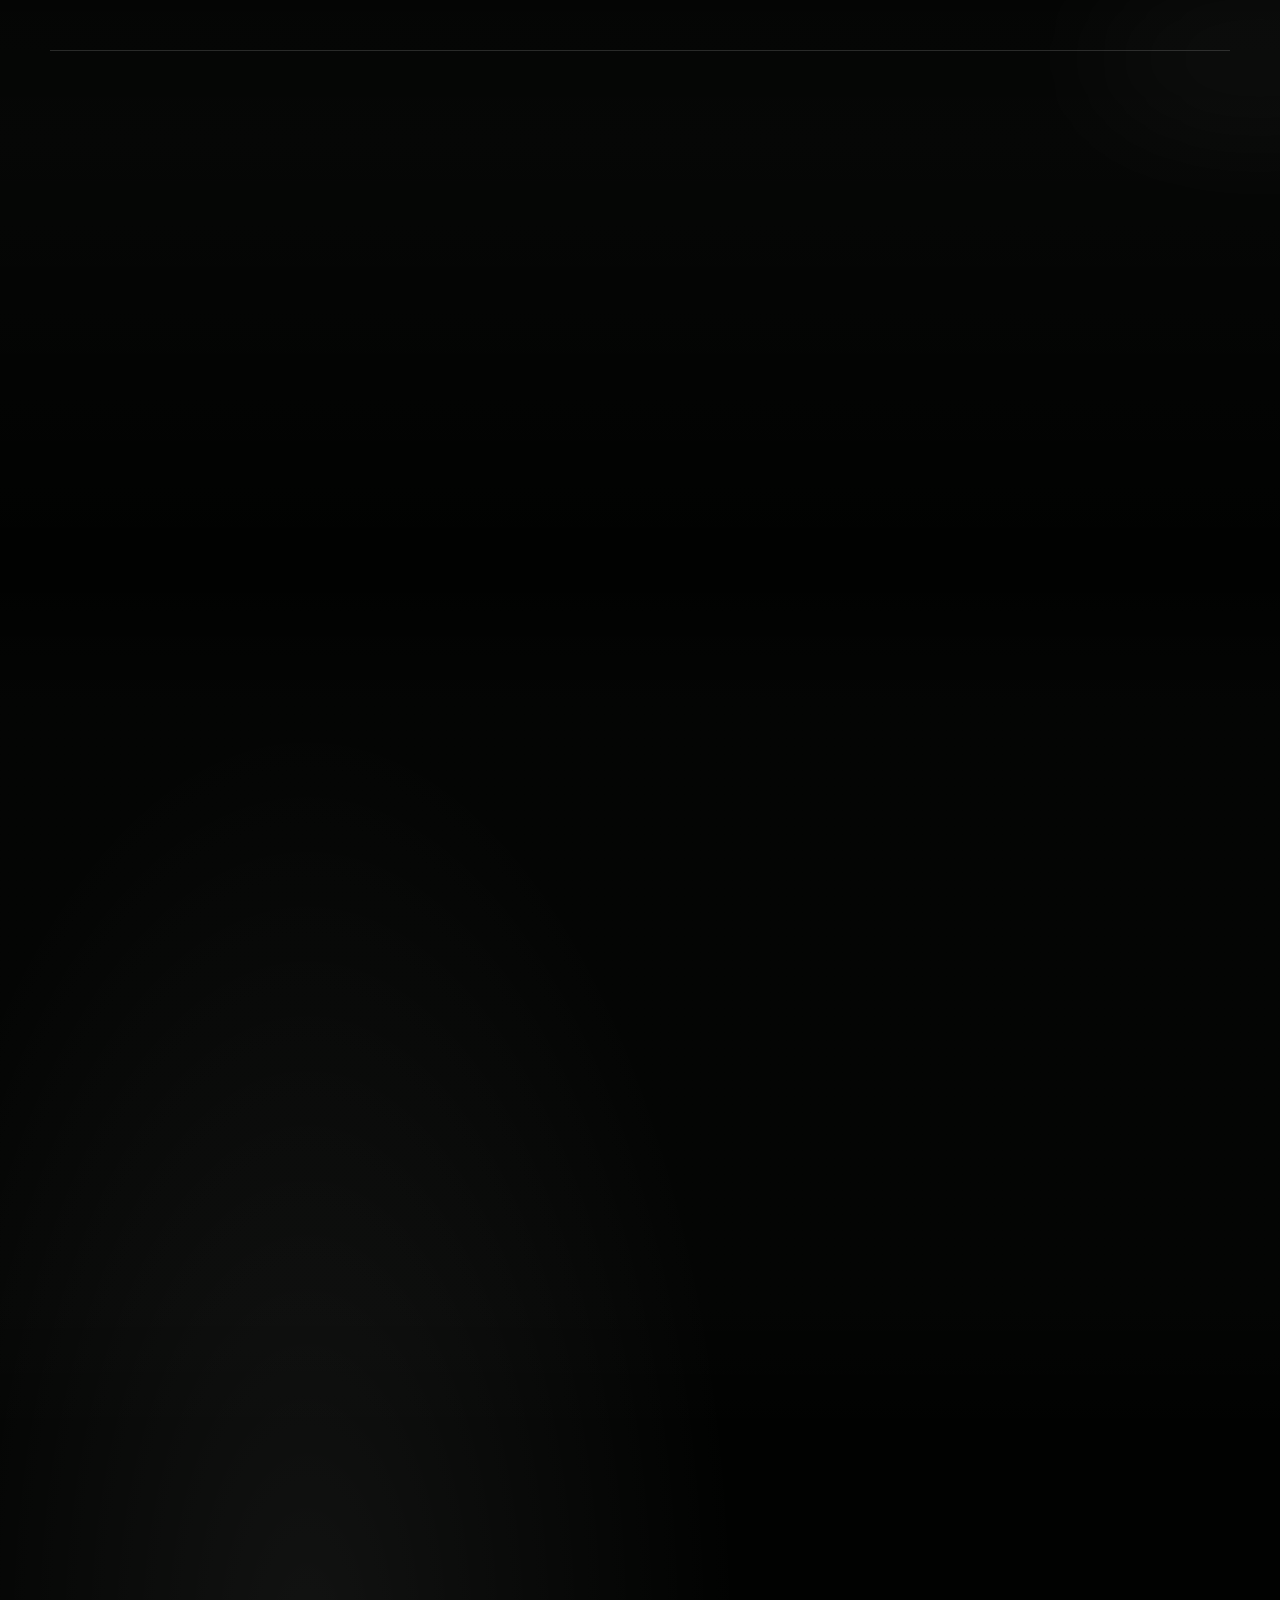
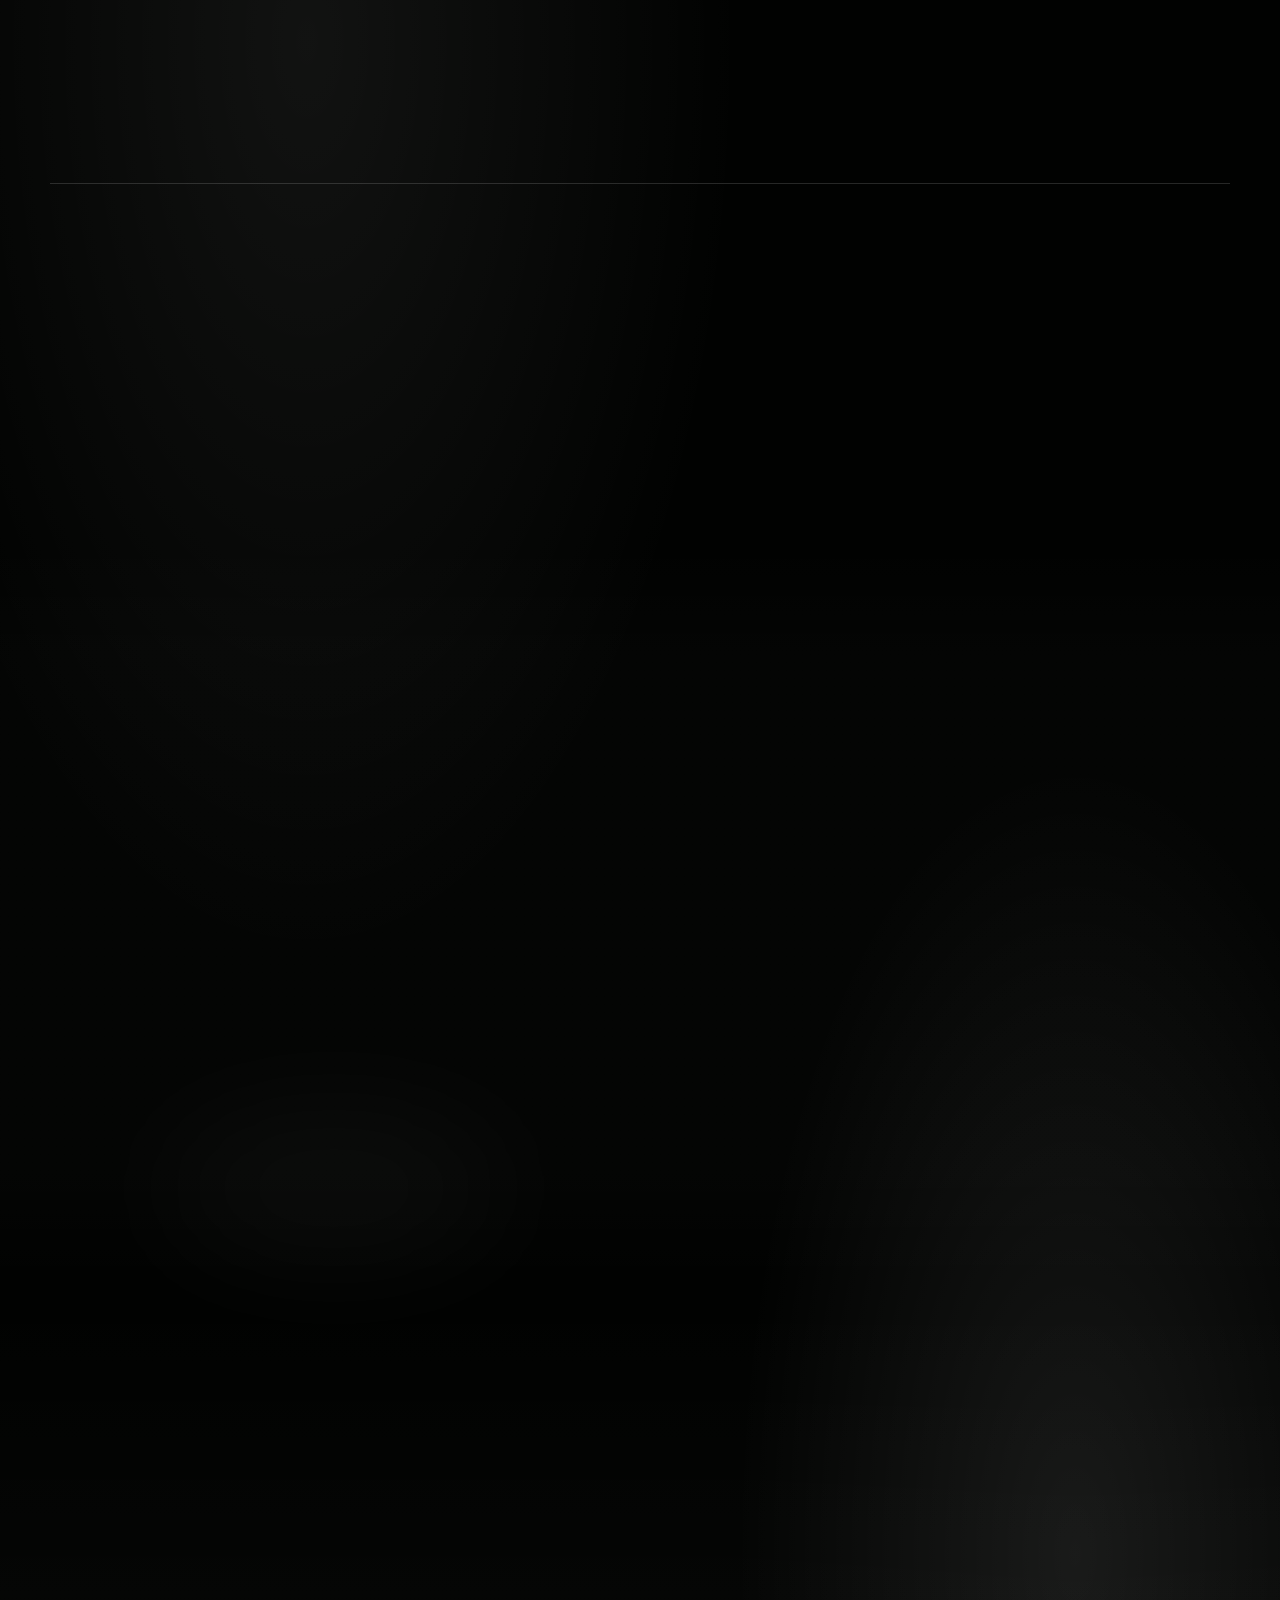
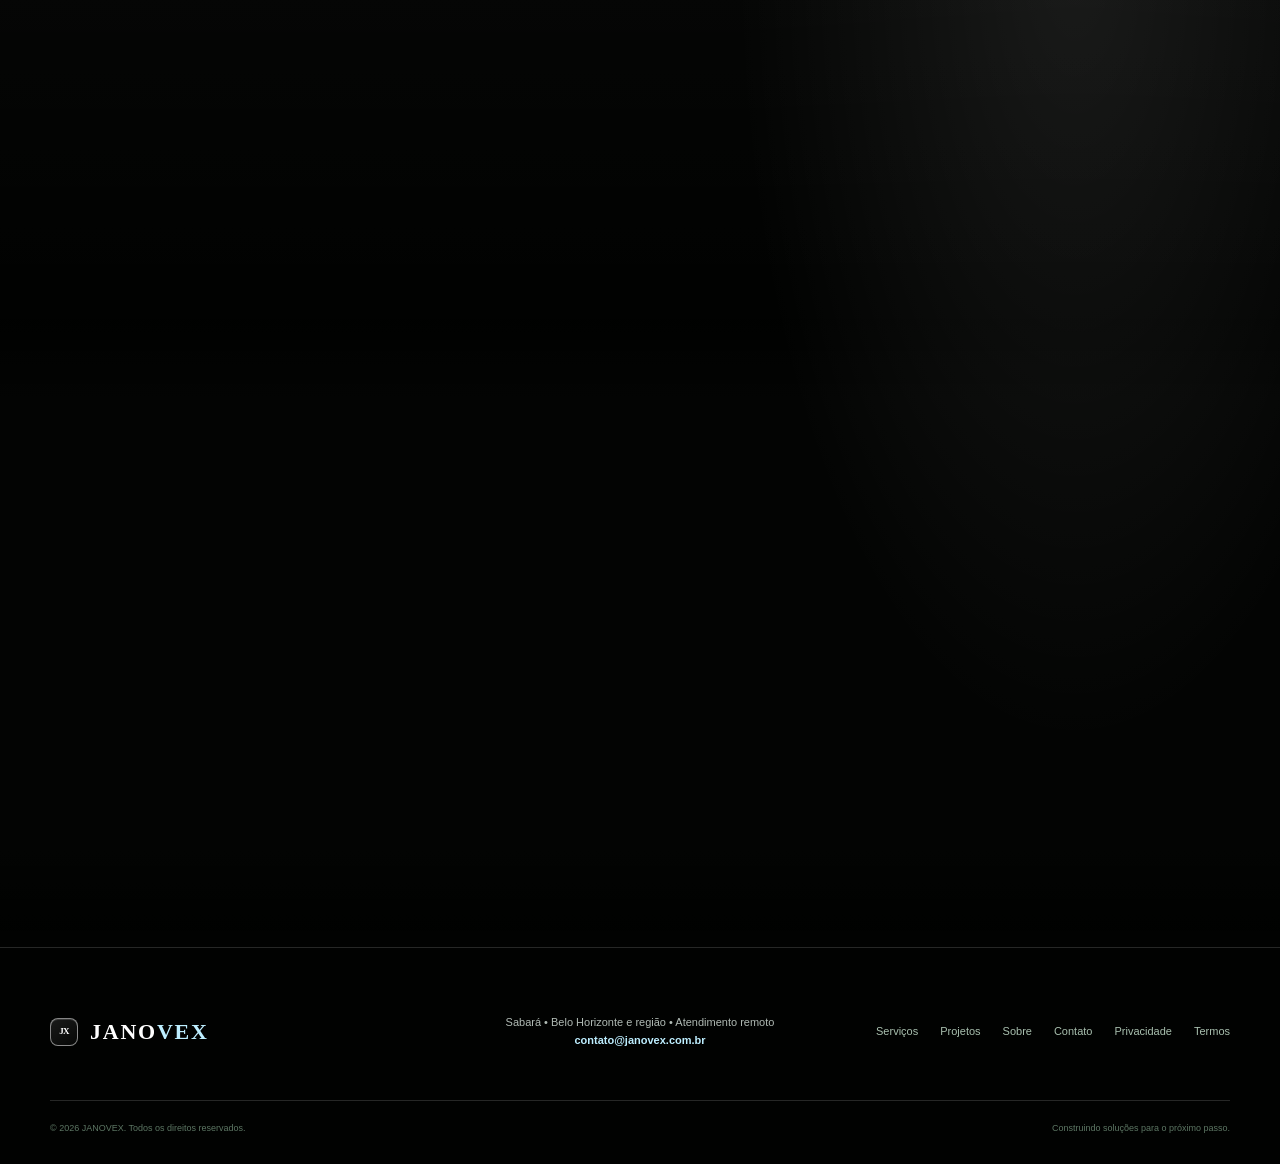
==== commit 2f7cda95: "Publicar site oficial da JANOVEX" ====
--- a/index.html
+++ b/index.html
@@ -1,287 +1,197 @@
-<!DOCTYPE html>
+<!doctype html>
 <html lang="pt-BR">
 <head>
-  <meta charset="UTF-8" />
-  <meta name="viewport" content="width=device-width, initial-scale=1.0" />
-  <meta name="description" content="JANOVEX — Tecnologia, automação, sites, sistemas e inteligência artificial para empresas." />
-  <title>JANOVEX | Tecnologia, Automação e IA</title>
+  <meta charset="utf-8">
+  <meta name="viewport" content="width=device-width, initial-scale=1">
+  <meta name="theme-color" content="#010201">
+  <meta name="referrer" content="strict-origin-when-cross-origin">
+  <meta http-equiv="Content-Security-Policy" content="default-src 'self'; script-src 'self' https://www.googletagmanager.com; style-src 'self' https://fonts.googleapis.com; font-src https://fonts.gstatic.com; img-src 'self' data: https://www.google-analytics.com; connect-src https://www.google-analytics.com https://region1.google-analytics.com; object-src 'none'; base-uri 'self'; form-action 'none'; upgrade-insecure-requests">
+  <meta name="description" content="A JANOVEX cria sistemas, sites, automações e soluções com inteligência artificial para empresas em Sabará, Belo Horizonte e atendimento remoto.">
+  <meta name="keywords" content="automação de processos, desenvolvimento de sistemas, inteligência artificial, sites, CRM, Sabará, Belo Horizonte, Minas Gerais">
+  <meta property="og:title" content="JANOVEX | Tecnologia para empresas">
+  <meta property="og:description" content="Sistemas, sites, automações e inteligência artificial para pequenas empresas, negócios locais e profissionais.">
+  <meta property="og:type" content="website">
+  <meta property="og:url" content="https://janovex.com.br/">
+  <meta property="og:locale" content="pt_BR">
+  <meta property="og:site_name" content="JANOVEX">
+  <meta name="twitter:card" content="summary">
+  <meta name="twitter:title" content="JANOVEX | Tecnologia para empresas">
+  <meta name="twitter:description" content="Sistemas, sites, automações e inteligência artificial para organizar processos e acelerar resultados.">
+  <meta name="robots" content="index, follow, max-image-preview:large">
+  <title>JANOVEX | Tecnologia, Automação e Inteligência Artificial</title>
+  <link rel="canonical" href="https://janovex.com.br/">
+  <link rel="icon" href="favicon.svg" type="image/svg+xml">
   <link rel="preconnect" href="https://fonts.googleapis.com">
   <link rel="preconnect" href="https://fonts.gstatic.com" crossorigin>
-  <link href="https://fonts.googleapis.com/css2?family=Inter:wght@400;500;600;700;800&display=swap" rel="stylesheet">
-  <link rel="stylesheet" href="estilo.css" />
+  <link href="https://fonts.googleapis.com/css2?family=Manrope:wght@400;500;600;700;800&family=Space+Grotesk:wght@500;600;700&display=swap" rel="stylesheet">
+  <link rel="stylesheet" href="style.css">
+  <script src="script.js" defer></script>
 </head>
 <body>
-  <header class="topo">
-    <div class="container nav">
-      <a class="logo" href="#inicio">JANOVEX</a>
+  <div class="ambient ambient-one" aria-hidden="true"></div>
+  <div class="ambient ambient-two" aria-hidden="true"></div>
+  <div class="light-points" aria-hidden="true">
+    <i></i><i></i><i></i><i></i><i></i><i></i><i></i><i></i><i></i><i></i><i></i><i></i>
+  </div>
 
-      <button class="menu-btn" id="menuBtn" aria-label="Abrir menu">☰</button>
-
-      <nav id="menu">
-        <a href="#inicio">Início</a>
-        <a href="#servicos">Serviços</a>
-        <a href="#projetos">Projetos</a>
-        <a href="#sobre">Sobre</a>
-        <a class="btn-nav" href="#contato">Solicitar orçamento</a>
+  <header class="site-header" id="inicio">
+    <div class="container nav-wrap">
+      <a class="brand" href="#inicio" aria-label="JANOVEX — início">
+        <span class="brand-mark" aria-hidden="true"><i></i><i></i><b>JX</b></span>
+        <span>JANO<span>VEX</span></span>
+      </a>
+      <button class="menu-toggle" aria-label="Abrir menu" aria-expanded="false" aria-controls="nav-menu"><span></span><span></span></button>
+      <nav id="nav-menu" class="nav-menu" aria-label="Navegação principal">
+        <a href="#servicos">Serviços</a><a href="#resultados">Resultados</a><a href="#projetos">Projetos</a><a href="#processo">Como funciona</a><a href="#duvidas">Dúvidas</a>
+        <a class="button button-small" href="#contato">Iniciar projeto</a>
       </nav>
     </div>
   </header>
 
   <main>
-    <section class="hero" id="inicio">
-      <div class="hero-glow hero-glow-1"></div>
-      <div class="hero-glow hero-glow-2"></div>
-
+    <section class="hero section">
       <div class="container hero-grid">
-        <div class="hero-copy">
-          <div class="badge">Tecnologia • Automação • Inteligência Artificial</div>
-
-          <h1>
-            Soluções digitais para
-            <span>empresas que querem crescer.</span>
-          </h1>
-
-          <p>
-            A JANOVEX desenvolve sites, sistemas, automações e soluções com IA
-            para transformar processos manuais em operações mais rápidas,
-            organizadas e eficientes.
-          </p>
-
+        <div class="hero-copy reveal">
+          <div class="eyebrow"><span></span>Sabará • Belo Horizonte e região • Atendimento remoto</div>
+          <h1>Tecnologia para <em>organizar, automatizar</em> e fazer seu negócio crescer.</h1>
+          <p class="hero-lead">Sistemas, sites e inteligência artificial criados para reduzir trabalho manual, melhorar o atendimento e transformar boas ideias em resultados reais.</p>
           <div class="hero-actions">
-            <a class="btn btn-primary" href="#contato">Solicitar orçamento</a>
-            <a class="btn btn-secondary" href="#servicos">Conhecer soluções</a>
+            <a class="button" href="#contato">Falar sobre meu projeto <span>↗</span></a>
+            <a class="text-link" href="#projetos">Ver o que podemos criar <span>↓</span></a>
           </div>
-
-          <div class="hero-proof">
-            <div>
-              <strong>Sites</strong>
-              <span>Presença digital profissional</span>
-            </div>
-            <div>
-              <strong>Sistemas</strong>
-              <span>Ferramentas sob medida</span>
-            </div>
-            <div>
-              <strong>IA</strong>
-              <span>Automação inteligente</span>
-            </div>
+          <div class="hero-trust">
+            <div><strong>Soluções sob medida</strong><span>para problemas reais</span></div>
+            <div><strong>Visão de produto</strong><span>do diagnóstico à entrega</span></div>
+            <div><strong>Contato direto</strong><span>sem atendimento engessado</span></div>
           </div>
         </div>
-
-        <div class="visual-card">
-          <div class="visual-top">
-            <span></span><span></span><span></span>
-            <small>JANOVEX // DIGITAL SYSTEMS</small>
+        <div class="hero-visual impact-visual reveal" aria-label="Soluções digitais JANOVEX">
+          <div class="impact-top"><span>JANOVEX / DIGITAL STUDIO</span><i>ONLINE</i></div>
+          <div class="impact-main">
+            <span class="impact-kicker">SOLUÇÕES QUE MOVEM NEGÓCIOS</span>
+            <div class="impact-word">SISTEMAS</div>
+            <div class="impact-word active">AUTOMAÇÃO</div>
+            <div class="impact-word">IA APLICADA</div>
           </div>
-
-          <div class="orbital">
-            <div class="planet"></div>
-            <div class="orbit orbit-1"></div>
-            <div class="orbit orbit-2"></div>
-            <div class="orbit orbit-3"></div>
-
-            <div class="node node-1">AI</div>
-            <div class="node node-2">WEB</div>
-            <div class="node node-3">AUTO</div>
-            <div class="node node-4">DATA</div>
+          <div class="impact-grid">
+            <div><b>01</b><span>Entender</span><small>o desafio</small></div>
+            <div><b>02</b><span>Construir</span><small>a solução</small></div>
+            <div><b>03</b><span>Evoluir</span><small>o resultado</small></div>
           </div>
-
-          <div class="visual-metrics">
-            <div>
-              <span>Automação</span>
-              <strong>24/7</strong>
-            </div>
-            <div>
-              <span>Integrações</span>
-              <strong>API</strong>
-            </div>
-            <div>
-              <span>Escala</span>
-              <strong>+Digital</strong>
-            </div>
-          </div>
+          <div class="impact-beam" aria-hidden="true"></div>
         </div>
       </div>
     </section>
 
-    <section class="ticker">
-      <div class="container ticker-inner">
-        <span>WEBSITES</span>
-        <span>•</span>
-        <span>SISTEMAS</span>
-        <span>•</span>
-        <span>AUTOMAÇÃO</span>
-        <span>•</span>
-        <span>INTELIGÊNCIA ARTIFICIAL</span>
+    <section class="audiences" aria-label="Empresas atendidas">
+      <div class="container audiences-wrap reveal">
+        <div class="audiences-title"><span class="section-number">IDEAL PARA</span><strong>Tecnologia do tamanho do seu próximo passo.</strong></div>
+        <div class="audience-item"><span>01</span><b>Pequenas empresas</b><small>Organização e produtividade</small></div>
+        <div class="audience-item"><span>02</span><b>Negócios locais</b><small>Vendas, atendimento e processos</small></div>
+        <div class="audience-item"><span>03</span><b>Profissionais</b><small>Presença e atendimento digital</small></div>
       </div>
     </section>
 
-    <section class="secao" id="servicos">
+    <section class="section" id="servicos">
       <div class="container">
-        <div class="section-head">
-          <span class="eyebrow">O que fazemos</span>
-          <h2>Tecnologia criada para resolver problemas reais.</h2>
-          <p>
-            Projetamos soluções digitais para empresas que querem economizar tempo,
-            melhorar processos e oferecer uma experiência mais profissional aos clientes.
-          </p>
-        </div>
-
-        <div class="cards">
-          <article class="card">
-            <div class="card-number">01</div>
-            <div class="icon-box">⌘</div>
-            <h3>Sites Profissionais</h3>
-            <p>Sites modernos, responsivos e pensados para gerar confiança e novos contatos.</p>
-          </article>
-
-          <article class="card destaque">
-            <div class="card-number">02</div>
-            <div class="icon-box">◈</div>
-            <h3>Sistemas Personalizados</h3>
-            <p>CRMs, cadastros, controles internos e ferramentas feitas sob medida para sua operação.</p>
-          </article>
-
-          <article class="card">
-            <div class="card-number">03</div>
-            <div class="icon-box">↻</div>
-            <h3>Automação de Processos</h3>
-            <p>Automatização de tarefas repetitivas, relatórios, cadastros e rotinas administrativas.</p>
-          </article>
-
-          <article class="card">
-            <div class="card-number">04</div>
-            <div class="icon-box">AI</div>
-            <h3>Inteligência Artificial</h3>
-            <p>Aplicações de IA para análise, atendimento, imagens e automações inteligentes.</p>
-          </article>
-
-          <article class="card">
-            <div class="card-number">05</div>
-            <div class="icon-box">⌂</div>
-            <h3>Tecnologia Imobiliária</h3>
-            <p>Soluções para corretores e imobiliárias: clientes, leads, fotos, imóveis e processos.</p>
-          </article>
-
-          <article class="card">
-            <div class="card-number">06</div>
-            <div class="icon-box">↗</div>
-            <h3>Evolução Contínua</h3>
-            <p>Manutenção, melhorias e suporte para sua solução continuar crescendo com o negócio.</p>
-          </article>
+        <div class="section-head reveal"><div><span class="section-number">01 / SERVIÇOS</span><h2>Tecnologia com propósito.<br><em>Resultado por projeto.</em></h2></div><p>Da ideia à operação, desenvolvemos soluções digitais eficientes, fáceis de usar e preparadas para acompanhar seu crescimento.</p></div>
+        <div class="services-grid">
+          <article class="service-card reveal"><span class="service-icon">⌁</span><span class="card-index">01</span><h3>Sistemas sob medida</h3><p>Aplicações web, CRMs, painéis e ferramentas internas construídas para a rotina da sua empresa.</p><ul><li>Plataformas e portais</li><li>Sistemas de gestão</li><li>Integrações e APIs</li></ul><a href="#contato" aria-label="Falar sobre sistemas sob medida">Vamos construir <span>↗</span></a></article>
+          <article class="service-card featured reveal"><span class="service-icon">✦</span><span class="card-index">02</span><h3>Automação inteligente</h3><p>Elimine tarefas repetitivas, conecte ferramentas e ganhe tempo com processos mais rápidos e confiáveis.</p><ul><li>Fluxos operacionais</li><li>Planilhas e relatórios</li><li>Atendimento e leads</li></ul><a href="#contato" aria-label="Falar sobre automação inteligente">Quero automatizar <span>↗</span></a></article>
+          <article class="service-card reveal"><span class="service-icon">◈</span><span class="card-index">03</span><h3>IA aplicada</h3><p>Inteligência artificial integrada ao negócio para analisar, atender, produzir e decidir com mais agilidade.</p><ul><li>Assistentes e chatbots</li><li>Agentes e integrações</li><li>Dados e conteúdo</li></ul><a href="#contato" aria-label="Falar sobre inteligência artificial">Aplicar IA <span>↗</span></a></article>
         </div>
       </div>
     </section>
 
-    <section class="secao secao-dark" id="projetos">
+    <section class="section results" id="resultados">
       <div class="container">
-        <div class="section-head">
-          <span class="eyebrow">Projetos</span>
-          <h2>Produtos que mostram o que a JANOVEX pode construir.</h2>
+        <div class="section-head reveal"><div><span class="section-number">IMPACTO POSSÍVEL</span><h2>Menos esforço operacional.<br><em>Mais espaço para crescer.</em></h2></div><p>Cada projeto parte de um diagnóstico real. Os resultados variam conforme o processo, a equipe e a solução adotada — mas estes são os avanços que buscamos gerar.</p></div>
+        <div class="results-grid">
+          <article class="result-card reveal"><span>01</span><h3>Mais tempo produtivo</h3><p>Automatização de tarefas repetitivas para a equipe concentrar energia no atendimento, nas vendas e nas decisões importantes.</p><strong>Menos trabalho manual</strong></article>
+          <article class="result-card reveal"><span>02</span><h3>Atendimento mais rápido</h3><p>Informações e fluxos organizados para responder clientes com mais agilidade, consistência e clareza.</p><strong>Mais oportunidades acompanhadas</strong></article>
+          <article class="result-card reveal"><span>03</span><h3>Operação organizada</h3><p>Sistemas, painéis e integrações que reduzem retrabalho e tornam o andamento das atividades mais fácil de visualizar.</p><strong>Processos mais confiáveis</strong></article>
+          <article class="result-card reveal"><span>04</span><h3>Presença que converte</h3><p>Sites e páginas com mensagem clara, boa experiência no celular e caminhos diretos para o contato comercial.</p><strong>Mais confiança para o cliente</strong></article>
         </div>
+        <div class="results-note reveal"><span>RESULTADO COM RESPONSABILIDADE</span><p>Não oferecemos promessa pronta. Definimos objetivos, acompanhamos indicadores e evoluímos a solução com base no que realmente melhora o negócio.</p><a href="#contato">Quero avaliar meu processo <b>↗</b></a></div>
+      </div>
+    </section>
 
-        <div class="projects">
-          <article class="project">
-            <div class="project-meta">
-              <span>PYTHON / CRM</span>
-              <strong>01</strong>
-            </div>
-            <h3>Sistema de Cadastro de Clientes</h3>
-            <p>Ferramenta para cadastrar, organizar, editar e acompanhar clientes.</p>
-          </article>
-
-          <article class="project">
-            <div class="project-meta">
-              <span>PYTHON / NEGÓCIOS</span>
-              <strong>02</strong>
-            </div>
-            <h3>Calculadora de Lucro</h3>
-            <p>Análise de custos, faturamento, lucro, margem e resultado de produtos ou serviços.</p>
-          </article>
-
-          <article class="project">
-            <div class="project-meta">
-              <span>IA / IMÓVEIS</span>
-              <strong>03</strong>
-            </div>
-            <h3>ImobVision AI</h3>
-            <p>Solução inteligente para análise e melhoria de fotografias de imóveis.</p>
-          </article>
+    <section class="section solutions" id="solucoes">
+      <div class="container">
+        <div class="section-head reveal"><div><span class="section-number">02 / ECOSSISTEMA</span><h2>Uma marca.<br><em>Múltiplas possibilidades.</em></h2></div><p>Produtos e competências organizados para resolver desafios específicos sem perder a visão do todo.</p></div>
+        <div class="solution-list">
+          <article class="solution-row reveal"><span class="solution-tag">AI</span><div><h3>Janovex AI</h3><p>Assistentes, análise e inteligência integrada aos seus processos.</p></div><span class="solution-arrow">↗</span></article>
+          <article class="solution-row reveal"><span class="solution-tag">AU</span><div><h3>Janovex Automate</h3><p>Operações conectadas, menos tarefas manuais e mais produtividade.</p></div><span class="solution-arrow">↗</span></article>
+          <article class="solution-row reveal"><span class="solution-tag">CRM</span><div><h3>Janovex CRM</h3><p>Relacionamento, oportunidades e vendas em uma experiência simples.</p></div><span class="solution-arrow">↗</span></article>
+          <article class="solution-row reveal"><span class="solution-tag">WEB</span><div><h3>Janovex Web</h3><p>Sites e páginas profissionais preparados para apresentar, converter e crescer.</p></div><span class="solution-arrow">↗</span></article>
         </div>
       </div>
     </section>
 
-    <section class="secao" id="sobre">
-      <div class="container about">
-        <div>
-          <span class="eyebrow">Sobre a JANOVEX</span>
-          <h2>Digital por natureza. Prática por escolha.</h2>
-        </div>
-
-        <div class="about-copy">
-          <p>
-            A JANOVEX nasce para aproximar empresas de tecnologia moderna sem complicação.
-            O foco é simples: entender o problema, desenvolver a solução e gerar resultado.
-          </p>
-
-          <p>
-            Trabalhamos com desenvolvimento web, automação, sistemas e inteligência artificial,
-            sempre buscando uma entrega clara, funcional e preparada para evoluir.
-          </p>
-
-          <div class="about-line">
-            <span></span>
-            <p>Tecnologia que acompanha o crescimento da sua empresa.</p>
-          </div>
+    <section class="section work" id="projetos">
+      <div class="container">
+        <div class="section-head reveal"><div><span class="section-number">03 / PROJETOS</span><h2>Soluções que mostram<br><em>o que sabemos construir.</em></h2></div><p>Projetos demonstráveis que unem desenvolvimento, automação e aplicação prática de inteligência artificial.</p></div>
+        <div class="work-grid">
+          <article class="work-card work-main reveal"><div class="work-top"><span>GESTÃO COMERCIAL</span><b>01</b></div><div class="work-visual dashboard-preview"><span class="preview-sidebar"><i></i><i></i><i></i><i></i></span><span class="preview-content"><b>Visão comercial</b><i></i><i></i><em><small></small><small></small><small></small></em></span></div><h3>Mini-CRM inteligente</h3><p>Gestão de clientes, atendimentos e oportunidades em uma interface direta, preparada para pequenos negócios.</p><div class="work-tags"><span>Python</span><span>Automação</span><span>Dados</span></div></article>
+          <article class="work-card reveal"><div class="work-top"><span>EFICIÊNCIA OPERACIONAL</span><b>02</b></div><div class="work-symbol">↻</div><h3>Relatórios automatizados</h3><p>Informações organizadas e relatórios gerados com menos trabalho manual e mais confiabilidade.</p><div class="work-tags"><span>Planilhas</span><span>Relatórios</span></div></article>
+          <article class="work-card reveal"><div class="work-top"><span>PRESENÇA DIGITAL</span><b>03</b></div><div class="work-symbol">↗</div><h3>Sites e landing pages</h3><p>Páginas modernas, responsivas e focadas em apresentar serviços e transformar visitas em contatos.</p><div class="work-tags"><span>Web</span><span>Conversão</span><span>Responsivo</span></div></article>
         </div>
       </div>
     </section>
 
-    <section class="cta-wrap" id="contato">
+    <section class="section" id="processo">
       <div class="container">
-        <div class="cta">
-          <div>
-            <span class="eyebrow">Vamos conversar?</span>
-            <h2>Seu próximo projeto pode começar agora.</h2>
-            <p>
-              Conte o que sua empresa precisa e vamos pensar na solução digital certa.
-            </p>
-          </div>
+        <div class="section-head reveal"><div><span class="section-number">04 / PROCESSO</span><h2>Complexidade por dentro.<br><em>Simplicidade para você.</em></h2></div><p>Um processo direto, colaborativo e transparente — para tirar a solução do papel com segurança.</p></div>
+        <div class="process-grid">
+          <article class="process-card reveal"><span>01</span><h3>Diagnóstico</h3><p>Entendemos o cenário, o objetivo e onde a tecnologia pode gerar mais valor.</p></article>
+          <article class="process-card reveal"><span>02</span><h3>Estratégia</h3><p>Definimos a solução, o escopo e uma rota clara para a execução.</p></article>
+          <article class="process-card reveal"><span>03</span><h3>Construção</h3><p>Desenvolvemos em ciclos, com validações e comunicação próxima.</p></article>
+          <article class="process-card reveal"><span>04</span><h3>Evolução</h3><p>Entregamos, acompanhamos e aprimoramos conforme o negócio cresce.</p></article>
+        </div>
+      </div>
+    </section>
 
-          <a
-            class="btn btn-primary btn-large"
-            href="https://wa.me/5500000000000?text=Olá!%20Gostaria%20de%20solicitar%20um%20orçamento%20com%20a%20JANOVEX."
-            target="_blank"
-            rel="noopener"
-          >
-            Falar com a JANOVEX
-          </a>
+    <section class="section about" id="sobre">
+      <div class="container about-grid">
+        <div class="about-panel reveal"><div class="about-code">JNVX<span>/</span>2026</div><div class="about-line"></div><p>BUILDING SMARTER<br>DIGITAL SOLUTIONS.</p></div>
+        <div class="about-copy reveal"><span class="section-number">05 / SOBRE A JANOVEX</span><h2>Tecnologia próxima.<br><em>Ambição de futuro.</em></h2><p>A JANOVEX nasceu para tornar tecnologia avançada acessível a empresas que precisam resolver problemas reais. Unimos desenvolvimento, automação e inteligência artificial com uma abordagem prática: entender primeiro, construir com propósito e entregar algo que faça diferença na operação.</p><p>Não vendemos código por código. Criamos ferramentas digitais que economizam tempo, organizam processos e abrem novas possibilidades de crescimento.</p><div class="company-note">“Você conversa diretamente com quem entende o problema e constrói a solução.”</div><div class="values"><span><b>Clareza</b> em cada etapa</span><span><b>Agilidade</b> sem improviso</span><span><b>Evolução</b> contínua</span></div></div>
+      </div>
+    </section>
+
+    <section class="section faq" id="duvidas">
+      <div class="container faq-grid">
+        <div class="faq-heading reveal"><span class="section-number">06 / DÚVIDAS</span><h2>Antes de começar,<br><em>vamos deixar claro.</em></h2><p>Respostas diretas para as principais dúvidas sobre um projeto com a JANOVEX.</p><a class="text-link" href="#contato">Ainda tem uma dúvida? Fale conosco <span>↗</span></a></div>
+        <div class="faq-list reveal">
+          <details><summary>Preciso saber exatamente qual solução quero?<span>+</span></summary><p>Não. Você pode começar explicando o problema ou a tarefa que gostaria de melhorar. A JANOVEX ajuda a transformar essa necessidade em uma solução possível.</p></details>
+          <details><summary>Vocês atendem projetos pequenos?<span>+</span></summary><p>Sim. O objetivo é começar com um escopo claro, que faça sentido para seu momento, e evoluir conforme a solução gera resultado.</p></details>
+          <details><summary>Quanto custa um projeto?<span>+</span></summary><p>O valor depende da complexidade, do prazo e das integrações necessárias. Após uma conversa inicial, você recebe uma proposta com escopo e investimento definidos.</p></details>
+          <details><summary>O atendimento é somente em Minas Gerais?<span>+</span></summary><p>Não. O atendimento presencial pode ser combinado em Sabará, Belo Horizonte e região, e projetos de outras localidades são conduzidos totalmente de forma remota.</p></details>
+          <details><summary>Existe suporte depois da entrega?<span>+</span></summary><p>Sim. A continuidade pode incluir manutenção, suporte e novas evoluções, de acordo com a necessidade de cada projeto.</p></details>
         </div>
+      </div>
+    </section>
+
+    <section class="section contact" id="contato">
+      <div class="container brief-wrap reveal">
+        <div class="brief-intro"><span class="section-number">VAMOS CONVERSAR</span><h3>Conte o que você precisa</h3><p>Preencha em menos de um minuto. Suas respostas criam um resumo do projeto e abrem a conversa diretamente no WhatsApp da JANOVEX.</p><div class="brief-benefits"><span>✓ Sem compromisso</span><span>✓ Resposta rápida</span><span>✓ Atendimento direto</span></div></div>
+        <form class="brief-form" id="brief-form">
+          <label>Seu nome<input type="text" name="nome" placeholder="Como podemos chamar você?" required></label>
+          <label>Empresa ou segmento<input type="text" name="empresa" placeholder="Ex.: loja, clínica, escritório, profissional"></label>
+          <label>O que você procura?<select name="servico" required><option value="">Selecione uma opção</option><option>Sistema sob medida</option><option>Automação de processos</option><option>Site ou landing page</option><option>Solução com inteligência artificial</option><option>Ainda não sei — preciso de orientação</option></select></label>
+          <label>Investimento estimado<select name="orcamento"><option value="Não informado">Prefiro conversar primeiro</option><option>Até R$ 1.000</option><option>R$ 1.000 a R$ 3.000</option><option>R$ 3.000 a R$ 8.000</option><option>Acima de R$ 8.000</option></select></label>
+          <label class="full-field">Descreva seu desafio<textarea name="mensagem" rows="4" placeholder="Conte brevemente o que você gostaria de melhorar ou construir." required></textarea></label>
+          <div class="form-bottom full-field"><small>Ao enviar, você concorda com nossa <a href="politica-de-privacidade.html">Política de Privacidade</a>.</small><button class="button" type="submit">Enviar pelo WhatsApp <span>↗</span></button></div>
+        </form>
       </div>
     </section>
   </main>
 
-  <footer>
-    <div class="container footer">
-      <div>
-        <a class="logo" href="#inicio">JANOVEX</a>
-        <p>Tecnologia • Automação • Inteligência Artificial</p>
-      </div>
-
-      <p>© <span id="year"></span> JANOVEX. Todos os direitos reservados.</p>
-    </div>
+  <footer class="footer">
+    <div class="container footer-main"><a class="brand" href="#inicio"><span class="brand-mark"><i></i><i></i><b>JX</b></span><span>JANO<span>VEX</span></span></a><p>Sabará • Belo Horizonte e região • Atendimento remoto<br><a href="mailto:contato@janovex.com.br">contato@janovex.com.br</a></p><div class="footer-links"><a href="#servicos">Serviços</a><a href="#projetos">Projetos</a><a href="#sobre">Sobre</a><a href="#contato">Contato</a><a href="politica-de-privacidade.html">Privacidade</a><a href="termos-de-uso.html">Termos</a></div></div>
+    <div class="container footer-bottom"><span>© <span id="current-year">2026</span> JANOVEX. Todos os direitos reservados.</span><span>Construindo soluções para o próximo passo.</span></div>
   </footer>
-
-  <a
-    class="whatsapp"
-    href="https://wa.me/5500000000000?text=Olá!%20Gostaria%20de%20falar%20com%20a%20JANOVEX."
-    target="_blank"
-    rel="noopener"
-    aria-label="WhatsApp"
-  >
-    ↗
-  </a>
-
-  <script src="script.js"></script>
+  <a class="whatsapp-float whatsapp-link" href="https://wa.me/5531993611353?text=Olá%2C%20JANOVEX!%20Quero%20conversar%20sobre%20um%20projeto." target="_blank" rel="noopener noreferrer" aria-label="Falar com a JANOVEX no WhatsApp"><svg viewBox="0 0 32 32" aria-hidden="true"><path d="M16.1 3a12.7 12.7 0 0 0-11 19l-1.7 6.3 6.5-1.7A12.7 12.7 0 1 0 16.1 3Zm0 22.9c-2 0-4-.6-5.7-1.6l-.4-.2-3.8 1 1-3.7-.2-.4a10.2 10.2 0 1 1 9.1 4.9Zm5.6-7.6c-.3-.2-1.8-.9-2.1-1-.3-.1-.5-.2-.7.2l-1 1.2c-.2.2-.4.2-.7.1a8.3 8.3 0 0 1-4-3.5c-.3-.5.3-.5.8-1.7.1-.2 0-.5 0-.7l-1-2.4c-.3-.6-.6-.5-.8-.5h-.7c-.2 0-.6.1-.9.5-.3.3-1.2 1.2-1.2 3 0 1.7 1.3 3.4 1.5 3.7.2.2 2.5 3.8 6 5.3 2.2 1 3.1 1 4.2.8.7-.1 1.8-.7 2-1.4.3-.7.3-1.3.2-1.4-.1-.2-.3-.3-.6-.4Z"/></svg></a>
+  <dialog class="privacy-dialog" id="privacy-dialog"><button class="privacy-close" aria-label="Fechar política de privacidade">×</button><span class="section-number">PRIVACIDADE</span><h2>Política de Privacidade</h2><p>A JANOVEX utiliza os dados informados no formulário somente para responder ao seu contato, entender sua necessidade e preparar uma possível proposta comercial.</p><p>O formulário não armazena informações neste site: ao enviar, os dados são encaminhados por uma mensagem de WhatsApp, sujeita também às políticas da plataforma.</p><p>Não vendemos nem compartilhamos seus dados para fins publicitários. Você pode solicitar correção ou exclusão das informações enviadas entrando em contato pelo próprio WhatsApp.</p><small>Última atualização: agosto de 2026.</small></dialog>
+  <aside class="cookie-banner" id="cookie-banner" aria-label="Preferências de medição" hidden><p>Usamos medição do Google Analytics somente com sua autorização para entender visitas e melhorar o site. <a href="politica-de-privacidade.html">Saiba mais</a>.</p><div><button type="button" class="cookie-reject">Recusar</button><button type="button" class="cookie-accept">Aceitar medição</button></div></aside>
 </body>
 </html>
--- a/style.css
+++ b/style.css
@@ -0,0 +1,222 @@
+:root{--bg:#070b14;--surface:#0d1320;--surface2:#111a2a;--line:rgba(177,203,255,.14);--text:#f4f7ff;--muted:#99a8c0;--cyan:#3ee6d2;--blue:#568cff;--violet:#9c68ff;--container:1180px;--radius:22px}*{box-sizing:border-box}html{scroll-behavior:smooth;scroll-padding-top:90px}body{margin:0;background:var(--bg);color:var(--text);font-family:Manrope,Arial,sans-serif;line-height:1.6;overflow-x:hidden}a{color:inherit;text-decoration:none}button{font:inherit}.container{width:min(calc(100% - 40px),var(--container));margin:auto}.section{padding:116px 0;position:relative}.ambient{position:fixed;border-radius:50%;filter:blur(120px);opacity:.12;pointer-events:none;z-index:-1}.ambient-one{width:520px;height:520px;background:var(--blue);top:-180px;right:-160px}.ambient-two{width:440px;height:440px;background:var(--violet);bottom:-220px;left:-180px}.site-header{height:78px;position:fixed;inset:0 0 auto;z-index:50;background:rgba(7,11,20,.72);backdrop-filter:blur(18px);border-bottom:1px solid transparent;transition:.3s}.site-header.scrolled{border-color:var(--line);background:rgba(7,11,20,.92)}.nav-wrap{height:100%;display:flex;align-items:center;justify-content:space-between}.brand{display:inline-flex;align-items:center;gap:12px;font:700 22px/1 Space Grotesk;letter-spacing:.08em}.brand>span:last-child>span{color:var(--cyan)}.brand-mark{position:relative;width:28px;height:28px;display:inline-block;transform:rotate(45deg);border:1px solid rgba(62,230,210,.45);border-radius:7px}.brand-mark i{position:absolute;width:3px;height:15px;background:linear-gradient(var(--cyan),var(--blue));border-radius:2px;top:6px}.brand-mark i:first-child{left:8px}.brand-mark i:last-child{right:8px;transform:rotate(90deg)}.nav-menu{display:flex;align-items:center;gap:30px;font-size:13px;font-weight:600}.nav-menu>a:not(.button){color:#c4cede;transition:.2s}.nav-menu>a:not(.button):hover{color:var(--cyan)}.button{display:inline-flex;align-items:center;justify-content:center;gap:14px;padding:15px 22px;border:1px solid rgba(62,230,210,.3);background:linear-gradient(120deg,var(--cyan),#65a2ff);color:#061019;border-radius:12px;font-weight:800;font-size:14px;box-shadow:0 12px 36px rgba(62,230,210,.14);transition:.25s}.button:hover{transform:translateY(-2px);box-shadow:0 15px 40px rgba(62,230,210,.24)}.button-small{padding:10px 17px}.menu-toggle{display:none;background:none;border:0;color:white;padding:8px}.menu-toggle span{display:block;width:24px;height:2px;background:currentColor;margin:5px}.hero{min-height:100vh;padding-top:170px;padding-bottom:60px;display:flex;align-items:center}.hero-grid{display:grid;grid-template-columns:1.08fr .92fr;align-items:center;gap:70px}.eyebrow,.section-number{font:700 11px/1 Space Grotesk;letter-spacing:.2em;color:var(--cyan);text-transform:uppercase}.eyebrow{display:flex;align-items:center;gap:10px}.eyebrow span{width:24px;height:1px;background:var(--cyan);box-shadow:0 0 8px var(--cyan)}h1,h2,h3{font-family:Space Grotesk;margin:0;line-height:1.06}h1{font-size:clamp(48px,6vw,82px);letter-spacing:-.055em;max-width:780px;margin:24px 0}h1 em,h2 em{font-style:normal;color:transparent;background:linear-gradient(100deg,var(--cyan),#79aaff,var(--violet));background-clip:text;-webkit-background-clip:text}.hero-lead{font-size:18px;color:#aebbd0;max-width:650px;margin:0 0 32px}.hero-actions{display:flex;align-items:center;gap:28px}.text-link{font-size:14px;font-weight:700;color:#dbe4f2}.text-link span{color:var(--cyan);margin-left:7px}.hero-trust{display:flex;gap:46px;margin-top:52px;padding-top:24px;border-top:1px solid var(--line)}.hero-trust div{display:flex;flex-direction:column}.hero-trust strong{font-size:13px}.hero-trust span{color:var(--muted);font-size:12px}.hero-visual{height:520px;position:relative;display:grid;place-items:center}.core{width:160px;height:160px;border-radius:38%;display:grid;place-content:center;text-align:center;background:radial-gradient(circle at 35% 30%,#263e72,#10172a 65%);border:1px solid rgba(98,158,255,.45);box-shadow:0 0 100px rgba(58,126,255,.32),inset 0 0 30px rgba(112,161,255,.13);transform:rotate(45deg);position:relative;z-index:2}.core>*{transform:rotate(-45deg)}.core span{font:700 42px Space Grotesk;background:linear-gradient(120deg,#fff,var(--cyan));background-clip:text;color:transparent}.core small{font:600 8px Space Grotesk;letter-spacing:.13em;color:#8293b1;text-transform:uppercase}.orbit{position:absolute;border:1px solid rgba(101,145,219,.18);border-radius:50%}.orbit-one{width:330px;height:330px}.orbit-two{width:465px;height:465px;border-style:dashed;animation:rotate 35s linear infinite}.float-card{position:absolute;z-index:3;padding:13px 16px;width:170px;background:rgba(13,20,36,.78);border:1px solid var(--line);border-radius:12px;backdrop-filter:blur(12px);box-shadow:0 16px 35px rgba(0,0,0,.28);animation:float 5s ease-in-out infinite}.float-card b{display:block;font:700 11px Space Grotesk;letter-spacing:.08em;color:#e8f0ff}.float-card span{font-size:9px;color:var(--muted)}.card-ai{top:70px;right:0}.card-auto{bottom:85px;left:5px;animation-delay:-1.6s}.card-sys{bottom:28px;right:35px;animation-delay:-3.2s}.signal{width:7px;height:7px;border-radius:50%;background:var(--cyan);position:absolute;box-shadow:0 0 15px var(--cyan)}.signal-a{top:111px;left:85px}.signal-b{right:38px;bottom:170px;background:var(--violet);box-shadow:0 0 15px var(--violet)}.signal-c{left:42px;bottom:110px;background:var(--blue);box-shadow:0 0 15px var(--blue)}.tech-strip{margin-top:65px;padding:20px 0 0;border-top:1px solid var(--line);display:flex;justify-content:space-between;align-items:center;color:#6e7e99;font:600 9px Space Grotesk;letter-spacing:.16em}.tech-strip i{width:4px;height:4px;background:#33435c;border-radius:50%}@keyframes rotate{to{transform:rotate(360deg)}}@keyframes float{50%{transform:translateY(-9px)}}.section-head{display:grid;grid-template-columns:1.35fr .65fr;gap:60px;align-items:end;margin-bottom:54px}.section-head h2,.about-copy h2,.contact h2{font-size:clamp(38px,5vw,61px);letter-spacing:-.045em;margin-top:18px}.section-head p{margin:0;color:var(--muted);font-size:15px}.services-grid{display:grid;grid-template-columns:repeat(3,1fr);gap:18px}.service-card{position:relative;padding:35px 30px;background:linear-gradient(145deg,rgba(18,27,44,.88),rgba(10,15,26,.86));border:1px solid var(--line);border-radius:var(--radius);overflow:hidden;transition:.3s}.service-card:before{content:"";position:absolute;inset:0;background:radial-gradient(circle at 0 0,rgba(86,140,255,.11),transparent 44%);opacity:0;transition:.3s}.service-card:hover{transform:translateY(-7px);border-color:rgba(62,230,210,.3)}.service-card:hover:before{opacity:1}.service-card.featured{border-color:rgba(62,230,210,.25);background:linear-gradient(145deg,rgba(16,43,51,.88),rgba(10,15,26,.9))}.service-icon{display:grid;place-items:center;width:44px;height:44px;border:1px solid rgba(62,230,210,.25);background:rgba(62,230,210,.07);border-radius:12px;color:var(--cyan);font-size:20px}.card-index{position:absolute;right:25px;top:28px;font:600 10px Space Grotesk;color:#596983}.service-card h3{font-size:23px;margin:34px 0 15px}.service-card p{font-size:14px;color:var(--muted);min-height:68px}.service-card ul{list-style:none;padding:20px 0;margin:22px 0;border-top:1px solid var(--line);border-bottom:1px solid var(--line)}.service-card li{font-size:12px;color:#c5d0e0;margin:8px 0}.service-card li:before{content:"+";color:var(--cyan);margin-right:9px}.service-card>a{font-size:12px;font-weight:800;position:relative}.service-card>a span{color:var(--cyan);float:right}.solutions{background:linear-gradient(180deg,transparent,rgba(13,20,35,.72),transparent)}.solution-list{border-top:1px solid var(--line)}.solution-row{display:grid;grid-template-columns:90px 1fr auto;align-items:center;gap:25px;padding:26px 12px;border-bottom:1px solid var(--line);transition:.25s}.solution-row:hover{padding-left:23px;background:rgba(255,255,255,.018)}.solution-tag{display:grid;place-items:center;width:48px;height:48px;border:1px solid rgba(86,140,255,.26);border-radius:11px;font:700 11px Space Grotesk;color:var(--cyan)}.solution-row h3{font-size:22px;margin-bottom:4px}.solution-row p{margin:0;color:var(--muted);font-size:13px}.solution-arrow{font-size:21px;color:#52627d}.solution-row:hover .solution-arrow{color:var(--cyan)}.process-grid{display:grid;grid-template-columns:repeat(4,1fr);border-top:1px solid var(--line)}.process-card{padding:34px 26px;border-right:1px solid var(--line);min-height:240px}.process-card:last-child{border:0}.process-card>span{font:700 11px Space Grotesk;color:var(--cyan)}.process-card h3{font-size:20px;margin:65px 0 12px}.process-card p{font-size:13px;color:var(--muted);margin:0}.about-grid{display:grid;grid-template-columns:.8fr 1.2fr;gap:100px;align-items:center}.about-panel{height:450px;border:1px solid var(--line);border-radius:var(--radius);position:relative;display:flex;flex-direction:column;justify-content:center;padding:45px;background:radial-gradient(circle at 60% 30%,rgba(86,140,255,.2),transparent 45%),linear-gradient(145deg,#121b2b,#090d17);overflow:hidden}.about-panel:after{content:"";position:absolute;width:300px;height:300px;border:1px dashed rgba(62,230,210,.22);border-radius:42%;right:-80px;bottom:-100px;transform:rotate(25deg)}.about-code{font:700 clamp(40px,6vw,70px) Space Grotesk;letter-spacing:-.05em}.about-code span{color:var(--cyan)}.about-line{height:1px;width:75px;background:var(--cyan);margin:22px 0}.about-panel p{font:600 11px Space Grotesk;letter-spacing:.15em;color:#899bb8}.about-copy>p{color:var(--muted);font-size:15px}.values{display:grid;grid-template-columns:repeat(3,1fr);gap:12px;margin-top:34px}.values span{font-size:11px;color:var(--muted);padding-top:13px;border-top:1px solid var(--line)}.values b{display:block;color:#dce5f3;font-size:12px}.contact{padding-bottom:100px}.contact-box{position:relative;padding:68px;border-radius:30px;background:linear-gradient(120deg,#4ee4d4 0%,#6ca4ff 50%,#9c68ff 100%);color:#07101b;display:grid;grid-template-columns:1.3fr .7fr;gap:70px;align-items:center;overflow:hidden}.contact-box:after{content:"JX";position:absolute;right:-10px;top:-75px;font:700 250px Space Grotesk;color:rgba(255,255,255,.09);pointer-events:none}.contact .section-number{color:#0c3e47}.contact h2 em{color:#fff;background:none}.contact p{max-width:630px;font-size:14px}.contact-action{position:relative;z-index:2;text-align:center}.button-light{width:100%;background:#07101b;color:white;border-color:#07101b}.contact-action small{display:block;margin-top:12px;font-size:10px}.footer{padding:55px 0 28px;background:#05080f;border-top:1px solid var(--line)}.footer-main{display:grid;grid-template-columns:1fr 1fr 1fr;align-items:center}.footer-main p{color:var(--muted);font-size:11px;text-align:center}.footer-links{display:flex;justify-content:flex-end;gap:22px}.footer-links a{font-size:11px;color:#aab6ca}.footer-bottom{display:flex;justify-content:space-between;margin-top:40px;padding-top:20px;border-top:1px solid var(--line);font-size:9px;color:#60708b}.whatsapp-float{position:fixed;right:24px;bottom:24px;width:54px;height:54px;display:grid;place-items:center;border-radius:17px;background:#25d366;box-shadow:0 12px 35px rgba(37,211,102,.3);z-index:40;transition:.25s}.whatsapp-float:hover{transform:translateY(-4px) scale(1.03)}.whatsapp-float svg{width:28px;fill:#fff}.reveal{opacity:0;transform:translateY(24px);transition:opacity .7s ease,transform .7s ease}.reveal.visible{opacity:1;transform:none}@media(max-width:900px){.section{padding:85px 0}.menu-toggle{display:block}.nav-menu{position:absolute;top:78px;left:20px;right:20px;padding:22px;flex-direction:column;align-items:stretch;background:#0e1523;border:1px solid var(--line);border-radius:16px;opacity:0;visibility:hidden;transform:translateY(-10px);transition:.25s}.nav-menu.open{opacity:1;visibility:visible;transform:none}.nav-menu .button{margin-top:6px}.hero{padding-top:130px}.hero-grid{grid-template-columns:1fr}.hero-visual{height:440px}.section-head{grid-template-columns:1fr;gap:20px}.services-grid{grid-template-columns:1fr}.process-grid{grid-template-columns:1fr 1fr}.process-card:nth-child(2){border-right:0}.process-card{border-bottom:1px solid var(--line)}.about-grid{grid-template-columns:1fr;gap:55px}.contact-box{grid-template-columns:1fr;padding:50px;gap:35px}.footer-main{grid-template-columns:1fr;gap:22px;text-align:center}.footer-main p{text-align:center}.footer-links{justify-content:center}}@media(max-width:600px){.container{width:min(calc(100% - 28px),var(--container))}.section{padding:72px 0}.hero{padding-top:120px}.hero-actions{align-items:stretch;flex-direction:column;gap:16px}.hero-actions .text-link{text-align:center}.hero-trust{gap:18px;justify-content:space-between}.hero-visual{height:390px;transform:scale(.88);margin:-20px -20px}.tech-strip{gap:15px;overflow:hidden;justify-content:flex-start;white-space:nowrap}.tech-strip span:nth-of-type(n+3),.tech-strip i:nth-of-type(n+3){display:none}.section-head h2,.about-copy h2,.contact h2{font-size:39px}.solution-row{grid-template-columns:60px 1fr auto;gap:12px}.solution-row p{font-size:11px}.process-grid{grid-template-columns:1fr}.process-card{border-right:0;min-height:190px}.process-card h3{margin-top:38px}.values{grid-template-columns:1fr}.about-panel{height:350px;padding:28px}.contact-box{padding:40px 25px;border-radius:22px}.footer-bottom{flex-direction:column;gap:9px;text-align:center}.whatsapp-float{right:16px;bottom:16px}.hero-trust strong{font-size:11px}.hero-trust span{font-size:10px}}
+@media(prefers-reduced-motion:reduce){html{scroll-behavior:auto}.orbit-two,.float-card{animation:none}.reveal{opacity:1;transform:none;transition:none}}
+
+/* Tema JANOVEX — preto e verde */
+:root{--bg:#030705;--surface:#08100b;--surface2:#0c1710;--line:rgba(112,255,153,.15);--text:#f1fff5;--muted:#91aa99;--cyan:#43f574;--blue:#17bd50;--violet:#9aff62}
+body{background:#030705}
+.ambient-one{background:#18d457}.ambient-two{background:#74ff4d}
+.site-header{background:rgba(3,7,5,.74)}.site-header.scrolled{background:rgba(3,7,5,.94)}
+.brand-mark{border-color:rgba(67,245,116,.48)}
+.nav-menu>a:not(.button){color:#c3d7c8}
+.button{border-color:rgba(67,245,116,.34);background:linear-gradient(120deg,#43f574,#a2ff64);color:#031007;box-shadow:0 12px 36px rgba(67,245,116,.15)}
+.button:hover{box-shadow:0 15px 40px rgba(67,245,116,.27)}
+h1 em,h2 em{background:linear-gradient(100deg,#43f574,#9aff62,#d5ff7b);background-clip:text;-webkit-background-clip:text}
+.hero-lead{color:#a8bcae}.text-link{color:#e1f0e5}
+.core{background:radial-gradient(circle at 35% 30%,#1b512d,#09170d 65%);border-color:rgba(67,245,116,.46);box-shadow:0 0 100px rgba(38,220,93,.3),inset 0 0 30px rgba(112,255,153,.14)}
+.core span{background:linear-gradient(120deg,#fff,#43f574);background-clip:text;-webkit-background-clip:text}.core small{color:#799784}
+.orbit{border-color:rgba(67,245,116,.2)}
+.float-card{background:rgba(6,17,10,.82)}.float-card b{color:#eaffef}
+.signal-b{background:#9aff62;box-shadow:0 0 15px #9aff62}.signal-c{background:#17bd50;box-shadow:0 0 15px #17bd50}
+.tech-strip{color:#687d6d}.tech-strip i{background:#304b37}
+.service-card{background:linear-gradient(145deg,rgba(12,28,17,.9),rgba(4,10,6,.9))}.service-card:before{background:radial-gradient(circle at 0 0,rgba(67,245,116,.12),transparent 44%)}
+.service-card.featured{background:linear-gradient(145deg,rgba(13,48,25,.9),rgba(4,11,7,.92))}
+.solutions{background:linear-gradient(180deg,transparent,rgba(7,22,12,.75),transparent)}
+.solution-tag{border-color:rgba(67,245,116,.28)}.solution-arrow{color:#526b59}
+.about-panel{background:radial-gradient(circle at 60% 30%,rgba(67,245,116,.2),transparent 45%),linear-gradient(145deg,#0d2114,#040a06)}
+.contact-box{background:linear-gradient(120deg,#2bdc60 0%,#66ef70 52%,#b4ff5d 100%);color:#031007}
+.contact .section-number{color:#0a4b21}.contact h2 em{color:#fff}.button-light{background:#031007;color:#fff;border-color:#031007}
+.footer{background:#020403}.footer-links a{color:#a9c0af}.footer-bottom{color:#5d7764}
+@media(max-width:900px){.nav-menu{background:#07120a}}
+
+/* Fundo preto profundo com névoa branca sutil */
+:root{--bg:#010201;--surface:#050806;--surface2:#080d09;--line:rgba(255,255,255,.105);--muted:#99a29c}
+html{background:#010201}
+body{background:
+  radial-gradient(ellipse 48% 22% at 14% 12%,rgba(255,255,255,.07),transparent 68%),
+  radial-gradient(ellipse 36% 18% at 87% 27%,rgba(255,255,255,.055),transparent 72%),
+  radial-gradient(ellipse 52% 19% at 25% 63%,rgba(255,255,255,.045),transparent 70%),
+  radial-gradient(ellipse 40% 16% at 82% 84%,rgba(255,255,255,.06),transparent 72%),
+  #010201}
+body:before,body:after{content:"";position:fixed;inset:-18%;pointer-events:none;z-index:-2;filter:blur(52px);opacity:.62;will-change:transform}
+body:before{background:
+  radial-gradient(ellipse 20% 8% at 18% 20%,rgba(255,255,255,.13),transparent 72%),
+  radial-gradient(ellipse 25% 7% at 72% 38%,rgba(255,255,255,.09),transparent 74%),
+  radial-gradient(ellipse 18% 6% at 42% 78%,rgba(255,255,255,.075),transparent 75%);animation:smokeDrift 24s ease-in-out infinite alternate}
+body:after{background:
+  radial-gradient(ellipse 18% 7% at 76% 14%,rgba(255,255,255,.085),transparent 73%),
+  radial-gradient(ellipse 23% 8% at 24% 52%,rgba(255,255,255,.075),transparent 75%),
+  radial-gradient(ellipse 20% 6% at 82% 84%,rgba(255,255,255,.1),transparent 72%);animation:smokeDriftTwo 31s ease-in-out infinite alternate}
+.ambient{filter:blur(155px);opacity:.045}.ambient-one{background:#fff}.ambient-two{background:#fff}
+.site-header{background:rgba(1,2,1,.74)}.site-header.scrolled{background:rgba(1,2,1,.95);border-color:rgba(255,255,255,.1)}
+.hero:before,.solutions:before,.about:before{content:"";position:absolute;width:360px;height:150px;border-radius:50%;background:rgba(255,255,255,.04);filter:blur(65px);pointer-events:none}
+.hero:before{left:-160px;bottom:14%}.solutions:before{right:-160px;top:32%}.about:before{left:12%;bottom:3%}
+.service-card{background:linear-gradient(145deg,rgba(10,14,11,.94),rgba(2,4,3,.96));border-color:rgba(255,255,255,.1)}
+.service-card.featured{background:linear-gradient(145deg,rgba(10,25,14,.96),rgba(2,5,3,.97));border-color:rgba(67,245,116,.23)}
+.solutions{background:linear-gradient(180deg,transparent,rgba(255,255,255,.018),transparent)}
+.about-panel{background:radial-gradient(circle at 62% 28%,rgba(255,255,255,.09),transparent 43%),radial-gradient(circle at 25% 75%,rgba(67,245,116,.08),transparent 38%),linear-gradient(145deg,#080c09,#020302)}
+.footer{background:#010201}
+@keyframes smokeDrift{0%{transform:translate3d(-2%,0,0) scale(1)}100%{transform:translate3d(5%,3%,0) scale(1.09)}}
+@keyframes smokeDriftTwo{0%{transform:translate3d(3%,-2%,0) scale(1.04)}100%{transform:translate3d(-4%,4%,0) scale(.96)}}
+@media(prefers-reduced-motion:reduce){body:before,body:after{animation:none}}
+
+/* Identidade monocromática — preto, branco e prata */
+:root{--cyan:#ffffff;--blue:#cfd3d1;--violet:#909693;--line:rgba(255,255,255,.13);--text:#fff;--muted:#a1a7a3}
+.brand>span:last-child>span{color:#fff}
+.brand-mark{border-color:rgba(255,255,255,.5)}
+.brand-mark i{background:linear-gradient(#fff,#949a96)}
+.nav-menu>a:not(.button):hover,.eyebrow,.section-number,.text-link span,.service-card li:before,.service-card>a span,.solution-row:hover .solution-arrow,.process-card>span,.about-code span{color:#fff}
+.button{border-color:rgba(255,255,255,.34);background:linear-gradient(120deg,#fff,#c8cdca);color:#050605;box-shadow:0 12px 36px rgba(255,255,255,.1)}
+.button:hover{box-shadow:0 15px 42px rgba(255,255,255,.2)}
+.eyebrow span,.about-line{background:#fff;box-shadow:0 0 10px rgba(255,255,255,.75)}
+h1 em,h2 em{background:linear-gradient(100deg,#fff,#c4c9c6,#858b87);background-clip:text;-webkit-background-clip:text}
+.core{background:radial-gradient(circle at 35% 30%,#353a37,#080a09 65%);border-color:rgba(255,255,255,.42);box-shadow:0 0 100px rgba(255,255,255,.13),inset 0 0 30px rgba(255,255,255,.09)}
+.core span{background:linear-gradient(120deg,#fff,#adb3af);background-clip:text;-webkit-background-clip:text}
+.orbit{border-color:rgba(255,255,255,.18)}
+.signal{background:#fff;box-shadow:0 0 15px rgba(255,255,255,.85)}
+.signal-b{background:#c8cdca;box-shadow:0 0 15px rgba(255,255,255,.65)}
+.signal-c{background:#8d9490;box-shadow:0 0 15px rgba(255,255,255,.5)}
+.service-icon{border-color:rgba(255,255,255,.24);background:rgba(255,255,255,.06);color:#fff}
+.service-card:hover{border-color:rgba(255,255,255,.3)}
+.service-card:before{background:radial-gradient(circle at 0 0,rgba(255,255,255,.11),transparent 44%)}
+.service-card.featured{background:linear-gradient(145deg,rgba(25,28,26,.96),rgba(3,5,4,.97));border-color:rgba(255,255,255,.22)}
+.solution-tag{border-color:rgba(255,255,255,.27);color:#fff}
+.about-panel{background:radial-gradient(circle at 62% 28%,rgba(255,255,255,.1),transparent 43%),radial-gradient(circle at 25% 75%,rgba(255,255,255,.045),transparent 38%),linear-gradient(145deg,#090b0a,#020302)}
+.about-panel:after{border-color:rgba(255,255,255,.2)}
+.contact-box{background:linear-gradient(120deg,#f8f8f8 0%,#cfd2d0 52%,#8f9491 100%);color:#050605}
+.contact .section-number{color:#363a38}.contact h2 em{color:#fff}.button-light{background:#050605;color:#fff;border-color:#050605}
+.whatsapp-float{background:#fff;box-shadow:0 12px 35px rgba(255,255,255,.18)}
+.whatsapp-float svg{fill:#050605}
+
+/* Mais luz, profundidade e movimento para o tema monocromático */
+body{background:
+  radial-gradient(ellipse 46% 20% at 12% 10%,rgba(255,255,255,.105),transparent 67%),
+  radial-gradient(ellipse 34% 17% at 88% 28%,rgba(255,255,255,.085),transparent 70%),
+  radial-gradient(ellipse 50% 18% at 24% 64%,rgba(255,255,255,.065),transparent 68%),
+  radial-gradient(ellipse 38% 15% at 84% 84%,rgba(255,255,255,.085),transparent 70%),#010201}
+.light-points{position:fixed;inset:0;z-index:-1;pointer-events:none;overflow:hidden}
+.light-points i{position:absolute;width:3px;height:3px;border-radius:50%;background:#fff;box-shadow:0 0 8px 2px rgba(255,255,255,.52);animation:pointGlow 4.8s ease-in-out infinite}
+.light-points i:nth-child(1){left:7%;top:18%;animation-delay:-.7s}.light-points i:nth-child(2){left:19%;top:72%;width:2px;height:2px;animation-delay:-2.2s}.light-points i:nth-child(3){left:31%;top:34%;animation-delay:-3.6s}.light-points i:nth-child(4){left:44%;top:88%;width:2px;height:2px;animation-delay:-1.4s}.light-points i:nth-child(5){left:56%;top:12%;animation-delay:-4.1s}.light-points i:nth-child(6){left:69%;top:63%;width:4px;height:4px;animation-delay:-2.8s}.light-points i:nth-child(7){left:82%;top:22%;width:2px;height:2px;animation-delay:-.2s}.light-points i:nth-child(8){left:94%;top:77%;animation-delay:-3.1s}.light-points i:nth-child(9){left:13%;top:48%;width:2px;height:2px;animation-delay:-4.6s}.light-points i:nth-child(10){left:38%;top:8%;animation-delay:-1.9s}.light-points i:nth-child(11){left:74%;top:92%;width:2px;height:2px;animation-delay:-3.9s}.light-points i:nth-child(12){left:89%;top:46%;animation-delay:-1.1s}
+.hero-copy{position:relative}.hero-copy:before{content:"";position:absolute;width:210px;height:210px;left:-85px;top:-55px;background:rgba(255,255,255,.075);filter:blur(80px);border-radius:50%;z-index:-1}
+.eyebrow{color:#fff;text-shadow:0 0 18px rgba(255,255,255,.38)}
+h1{filter:drop-shadow(0 12px 42px rgba(255,255,255,.075))}
+h1 em,h2 em{background:linear-gradient(105deg,#fff 8%,#777d79 40%,#fff 62%,#9ca19e 90%);background-size:220% auto;background-clip:text;-webkit-background-clip:text;animation:silverFlow 7s linear infinite}
+.hero-visual:before{content:"";position:absolute;width:390px;height:390px;border-radius:50%;background:radial-gradient(circle,rgba(255,255,255,.12),rgba(255,255,255,.025) 42%,transparent 69%);filter:blur(5px);animation:auraPulse 5s ease-in-out infinite}
+.core{overflow:visible;background:radial-gradient(circle at 34% 27%,#525754,#171a18 36%,#050605 72%);border-color:rgba(255,255,255,.72);box-shadow:0 0 80px rgba(255,255,255,.2),0 0 0 10px rgba(255,255,255,.018),inset 0 0 35px rgba(255,255,255,.14)}
+.core:before{content:"";position:absolute;inset:-2px;border-radius:38%;background:linear-gradient(120deg,transparent 20%,rgba(255,255,255,.7) 48%,transparent 72%);z-index:-1;filter:blur(2px);animation:coreShine 5s linear infinite}
+.core-pulse{position:absolute;width:12px;height:12px;right:-7px;top:22px;border:2px solid #fff;border-radius:50%;box-shadow:0 0 18px #fff;animation:nodePulse 2.3s ease-out infinite}
+.orbit-one{border-color:rgba(255,255,255,.28);box-shadow:inset 0 0 45px rgba(255,255,255,.025)}
+.orbit-two{border-color:rgba(255,255,255,.25)}
+.float-card{background:linear-gradient(135deg,rgba(27,30,28,.82),rgba(5,7,6,.88));border-color:rgba(255,255,255,.18);box-shadow:0 18px 45px rgba(0,0,0,.45),inset 0 1px rgba(255,255,255,.11)}
+.float-card:after{content:"";position:absolute;inset:0;border-radius:inherit;background:linear-gradient(110deg,transparent 20%,rgba(255,255,255,.08),transparent 70%);transform:translateX(-100%);animation:cardSweep 7s ease-in-out infinite}
+.service-card{box-shadow:0 20px 55px rgba(0,0,0,.28),inset 0 1px rgba(255,255,255,.035)}
+.service-card:hover{transform:translateY(-9px);border-color:rgba(255,255,255,.34);box-shadow:0 26px 65px rgba(0,0,0,.45),0 0 35px rgba(255,255,255,.055),inset 0 1px rgba(255,255,255,.08)}
+.service-icon{box-shadow:0 0 20px rgba(255,255,255,.07)}
+.solution-row{position:relative;overflow:hidden}.solution-row:before{content:"";position:absolute;inset:0;background:linear-gradient(90deg,rgba(255,255,255,.05),transparent 55%);opacity:0;transform:translateX(-25%);transition:.35s}.solution-row:hover:before{opacity:1;transform:none}
+.about-panel{box-shadow:0 25px 70px rgba(0,0,0,.42),inset 0 1px rgba(255,255,255,.08)}
+.contact-box{box-shadow:0 30px 90px rgba(255,255,255,.11)}
+.button{position:relative;overflow:hidden}.button:before{content:"";position:absolute;inset:0;background:linear-gradient(105deg,transparent 20%,rgba(255,255,255,.8),transparent 65%);transform:translateX(-130%);animation:buttonShine 5.5s ease-in-out infinite}
+.whatsapp-float{border:1px solid rgba(255,255,255,.7);box-shadow:0 0 0 6px rgba(255,255,255,.04),0 12px 35px rgba(255,255,255,.2)}
+@keyframes pointGlow{0%,100%{opacity:.15;transform:scale(.7)}50%{opacity:1;transform:scale(1.45)}}
+@keyframes silverFlow{to{background-position:220% center}}
+@keyframes auraPulse{0%,100%{opacity:.55;transform:scale(.93)}50%{opacity:1;transform:scale(1.08)}}
+@keyframes coreShine{to{transform:rotate(360deg)}}
+@keyframes nodePulse{0%{box-shadow:0 0 0 0 rgba(255,255,255,.65)}80%,100%{box-shadow:0 0 0 18px rgba(255,255,255,0)}}
+@keyframes cardSweep{0%,55%{transform:translateX(-120%)}78%,100%{transform:translateX(120%)}}
+@keyframes buttonShine{0%,58%{transform:translateX(-130%)}82%,100%{transform:translateX(130%)}}
+@media(prefers-reduced-motion:reduce){h1 em,h2 em,.hero-visual:before,.core:before,.core-pulse,.light-points i,.float-card:after,.button:before{animation:none}}
+
+/* Direção final — prata com azul-gelo pontual */
+:root{--ice:#bcecff;--ice-strong:#71d8ff}
+.brand-mark{transform:none;border-radius:8px;background:linear-gradient(145deg,rgba(255,255,255,.1),rgba(255,255,255,.025));display:grid;place-items:center;box-shadow:inset 0 1px rgba(255,255,255,.15)}
+.brand-mark i{display:none}.brand-mark b{font:700 9px/1 Space Grotesk;letter-spacing:-.08em;color:#fff}.brand>span:last-child>span{color:var(--ice)}
+.eyebrow,.section-number{color:var(--ice)}.eyebrow span{background:var(--ice);box-shadow:0 0 10px rgba(113,216,255,.8)}
+.button{background:linear-gradient(120deg,#fff 0%,#d9f5ff 48%,#9ee7ff 100%);box-shadow:0 12px 38px rgba(113,216,255,.13)}
+.button:hover{box-shadow:0 16px 46px rgba(113,216,255,.23)}
+h1 em,h2 em{background:linear-gradient(105deg,#fff 5%,#9ba1a0 34%,var(--ice) 58%,#fff 78%,#858b89);background-size:240% auto;background-clip:text;-webkit-background-clip:text}
+.text-link span,.service-card li:before,.service-card>a span,.solution-row:hover .solution-arrow,.process-card>span,.about-code span{color:var(--ice)}
+.core{border-color:rgba(188,236,255,.72);box-shadow:0 0 75px rgba(113,216,255,.18),0 0 0 10px rgba(255,255,255,.018),inset 0 0 35px rgba(188,236,255,.13)}
+.core-pulse{border-color:var(--ice);box-shadow:0 0 18px var(--ice)}
+.signal-a{background:var(--ice);box-shadow:0 0 17px var(--ice)}
+.float-card{animation-duration:8s}.card-auto,.card-sys{opacity:.46;transform:scale(.9)}
+.orbit-two{animation-duration:55s}
+.service-icon,.solution-tag{color:var(--ice)}
+.work{background:linear-gradient(180deg,transparent,rgba(188,236,255,.018),transparent)}
+.work-grid{display:grid;grid-template-columns:1.15fr .85fr .85fr;gap:18px}
+.work-card{position:relative;padding:28px;background:linear-gradient(145deg,rgba(13,16,15,.95),rgba(3,5,4,.97));border:1px solid var(--line);border-radius:var(--radius);overflow:hidden;transition:.3s;box-shadow:0 18px 50px rgba(0,0,0,.3)}
+.work-card:hover{transform:translateY(-6px);border-color:rgba(188,236,255,.28);box-shadow:0 24px 62px rgba(0,0,0,.45),0 0 30px rgba(113,216,255,.045)}
+.work-top{display:flex;justify-content:space-between;font:700 9px Space Grotesk;letter-spacing:.14em;color:var(--ice)}.work-top b{color:#626967}
+.work-card h3{font-size:22px;margin:22px 0 10px}.work-card p{font-size:13px;color:var(--muted);min-height:65px}
+.work-visual{height:145px;margin:25px 0 12px;border:1px solid rgba(255,255,255,.08);border-radius:14px;display:grid;place-items:center;background:radial-gradient(circle,rgba(113,216,255,.09),transparent 60%),#050706}
+.mini-window{width:150px;height:86px;border:1px solid rgba(188,236,255,.35);border-radius:9px;padding:10px;box-shadow:0 0 30px rgba(113,216,255,.08)}.mini-window i{display:inline-block;width:5px;height:5px;border-radius:50%;background:#707674;margin-right:3px}.mini-window i:first-child{background:var(--ice)}.mini-window strong{display:block;text-align:center;margin-top:14px;font:700 25px Space Grotesk;letter-spacing:.15em;color:#eafbff}
+.work-symbol{height:145px;display:grid;place-items:center;font:300 58px Space Grotesk;color:var(--ice);text-shadow:0 0 30px rgba(113,216,255,.25)}
+.work-tags{display:flex;flex-wrap:wrap;gap:7px;margin-top:20px}.work-tags span{padding:5px 9px;border:1px solid rgba(255,255,255,.1);border-radius:20px;font-size:9px;color:#aeb6b2}
+.founder{display:grid;grid-template-columns:auto 1fr;gap:12px 14px;align-items:center;margin-top:30px;padding:18px;border:1px solid rgba(188,236,255,.15);border-radius:15px;background:linear-gradient(110deg,rgba(188,236,255,.055),transparent)}
+.founder-avatar{grid-row:1;width:42px;height:42px;border-radius:12px;display:grid;place-items:center;background:#f5fbfd;color:#080a09;font:700 12px Space Grotesk;box-shadow:0 0 24px rgba(113,216,255,.1)}.founder div{display:flex;flex-direction:column}.founder div b{font-size:12px}.founder div small{font-size:9px;color:var(--muted)}.founder p{grid-column:1/-1;margin:3px 0 0!important;font-size:12px!important;color:#d5ddda!important;font-style:italic}
+@media(max-width:900px){.work-grid{grid-template-columns:1fr 1fr}.work-main{grid-column:1/-1}}
+@media(max-width:600px){.work-grid{grid-template-columns:1fr}.work-main{grid-column:auto}.work-card p{min-height:auto}}
+.company-note{margin-top:28px;padding:17px 18px;border-left:2px solid var(--ice);background:linear-gradient(90deg,rgba(188,236,255,.065),transparent);color:#dce5e1;font-size:12px;font-style:italic;border-radius:0 12px 12px 0}
+.dashboard-preview{display:grid;grid-template-columns:34px 1fr;padding:14px;gap:14px}.preview-sidebar{border-right:1px solid rgba(255,255,255,.08);display:flex;flex-direction:column;gap:8px}.preview-sidebar i{width:16px;height:4px;border-radius:4px;background:#545b57}.preview-sidebar i:first-child{background:var(--ice);box-shadow:0 0 10px rgba(113,216,255,.4)}.preview-content{display:block}.preview-content>b{font:600 9px Space Grotesk;color:#dce9e5}.preview-content>i{display:block;width:70%;height:5px;background:#343a37;border-radius:4px;margin-top:10px}.preview-content>i:nth-of-type(2){width:45%}.preview-content em{display:flex;align-items:flex-end;gap:7px;height:55px;margin-top:11px}.preview-content small{display:block;width:20px;height:28px;background:#4e5551;border-radius:3px 3px 0 0}.preview-content small:nth-child(2){height:47px;background:linear-gradient(var(--ice),#6d8980)}.preview-content small:nth-child(3){height:38px}
+.brief-wrap{margin-top:28px;padding:46px;border:1px solid var(--line);border-radius:25px;background:linear-gradient(145deg,rgba(13,16,15,.95),rgba(3,5,4,.97));display:grid;grid-template-columns:.65fr 1.35fr;gap:55px}.brief-intro h3{font-size:29px;margin:15px 0}.brief-intro p{font-size:13px;color:var(--muted)}.brief-form{display:grid;grid-template-columns:1fr 1fr;gap:17px}.brief-form label{font-size:10px;font-weight:700;color:#cbd4d0}.brief-form input,.brief-form select,.brief-form textarea{display:block;width:100%;margin-top:7px;padding:13px 14px;background:#050806;color:#f5faf7;border:1px solid rgba(255,255,255,.13);border-radius:10px;font:500 12px Manrope;outline:none;transition:.2s}.brief-form textarea{resize:vertical}.brief-form input:focus,.brief-form select:focus,.brief-form textarea:focus{border-color:rgba(188,236,255,.55);box-shadow:0 0 0 3px rgba(113,216,255,.06)}.brief-form option{background:#080b09}.full-field{grid-column:1/-1}.form-bottom{display:flex;align-items:center;justify-content:space-between;gap:25px}.form-bottom small{max-width:330px;color:var(--muted);font-size:9px}.privacy-open{padding:0;border:0;background:none;color:var(--ice);font:inherit;text-decoration:underline;cursor:pointer}.footer-links button{font-size:11px;text-decoration:none;color:#a9c0af}.privacy-dialog{width:min(calc(100% - 30px),620px);padding:45px;background:#080b09;color:#eef5f1;border:1px solid rgba(255,255,255,.18);border-radius:22px;box-shadow:0 40px 100px #000}.privacy-dialog::backdrop{background:rgba(0,0,0,.8);backdrop-filter:blur(7px)}.privacy-dialog h2{font-size:32px;margin:16px 0 25px}.privacy-dialog p{font-size:13px;color:#abb7b0}.privacy-dialog>small{color:#69746e}.privacy-close{position:absolute;right:18px;top:12px;border:0;background:none;color:#fff;font-size:28px;cursor:pointer}
+@media(max-width:900px){.brief-wrap{grid-template-columns:1fr}.form-bottom{align-items:flex-start}.footer-links{flex-wrap:wrap}}
+@media(max-width:600px){.brief-wrap{padding:28px 20px}.brief-form{grid-template-columns:1fr}.full-field{grid-column:auto}.form-bottom{flex-direction:column}.form-bottom .button{width:100%}}
+
+/* Clareza comercial e confiança */
+.hero-trust{gap:28px}.hero-trust div{flex:1}.hero-trust div+div{padding-left:28px;border-left:1px solid var(--line)}
+.audiences{position:relative;padding:20px 0 70px}.audiences-wrap{display:grid;grid-template-columns:1.25fr repeat(3,1fr);border:1px solid var(--line);border-radius:20px;background:linear-gradient(130deg,rgba(188,236,255,.045),rgba(255,255,255,.012));overflow:hidden;box-shadow:0 22px 65px rgba(0,0,0,.28)}
+.audiences-title,.audience-item{padding:27px 25px}.audiences-title{display:flex;flex-direction:column;justify-content:center}.audiences-title strong{font:600 15px/1.4 Space Grotesk;margin-top:10px;max-width:220px}.audience-item{border-left:1px solid var(--line);display:flex;flex-direction:column;justify-content:center;transition:.25s}.audience-item:hover{background:rgba(188,236,255,.04)}.audience-item>span{font:700 9px Space Grotesk;color:var(--ice);margin-bottom:16px}.audience-item b{font:600 13px Space Grotesk}.audience-item small{font-size:9px;color:var(--muted);margin-top:3px}
+.faq{background:linear-gradient(180deg,transparent,rgba(255,255,255,.014),transparent)}.faq-grid{display:grid;grid-template-columns:.75fr 1.25fr;gap:95px}.faq-heading{position:sticky;top:120px;align-self:start}.faq-heading h2{font-size:clamp(37px,4.5vw,57px);letter-spacing:-.045em;margin:20px 0}.faq-heading p{font-size:13px;color:var(--muted);max-width:390px;margin-bottom:28px}.faq-list{border-top:1px solid var(--line)}.faq-list details{border-bottom:1px solid var(--line)}.faq-list summary{list-style:none;cursor:pointer;padding:24px 5px;display:flex;align-items:center;justify-content:space-between;gap:20px;font:600 14px Space Grotesk;color:#e9efeb}.faq-list summary::-webkit-details-marker{display:none}.faq-list summary span{display:grid;place-items:center;flex:0 0 28px;height:28px;border:1px solid rgba(255,255,255,.15);border-radius:8px;color:var(--ice);font-size:17px;transition:.25s}.faq-list details[open] summary span{transform:rotate(45deg);background:rgba(188,236,255,.07)}.faq-list details p{margin:0;padding:0 50px 25px 5px;color:var(--muted);font-size:12px;max-width:680px}
+@media(max-width:900px){.audiences-wrap{grid-template-columns:1fr 1fr}.audiences-title{grid-column:1/-1;border-bottom:1px solid var(--line)}.audience-item:nth-child(3){border-left:0;border-top:1px solid var(--line)}.audience-item:nth-child(4){border-top:1px solid var(--line)}.faq-grid{grid-template-columns:1fr;gap:45px}.faq-heading{position:static}}
+@media(max-width:600px){.hero-trust{display:grid;grid-template-columns:1fr 1fr}.hero-trust div:nth-child(3){grid-column:1/-1;padding-left:0;padding-top:16px;border-left:0;border-top:1px solid var(--line)}.audiences-wrap{grid-template-columns:1fr}.audiences-title,.audience-item{grid-column:auto;border-left:0!important;border-top:1px solid var(--line)}.audiences-title{border-top:0}.faq-list summary{font-size:12px}}
+
+/* Hero de alto impacto — substitui o antigo disco orbital */
+body{overflow-x:hidden}.hero{overflow:hidden}.hero-grid{grid-template-columns:1.05fr .95fr;gap:58px}.hero-copy{min-width:0}.hero-copy h1{font-size:clamp(50px,5.45vw,76px);max-width:720px}.hero-lead{font-size:17px;line-height:1.72;color:#c0cac4}.eyebrow,.section-number{font-size:12px;letter-spacing:.16em}.nav-menu{font-size:14px}.hero-trust strong{font-size:13px}.hero-trust span{font-size:11px;line-height:1.45;margin-top:3px}
+.impact-visual{height:540px;display:flex;flex-direction:column;justify-content:space-between;padding:28px;border:1px solid rgba(255,255,255,.17);border-radius:26px;background:linear-gradient(145deg,rgba(18,22,20,.96),rgba(3,5,4,.98));box-shadow:0 35px 100px rgba(0,0,0,.48),inset 0 1px rgba(255,255,255,.09);overflow:hidden;isolation:isolate}
+.impact-visual:before{content:"";position:absolute;inset:0;background:linear-gradient(115deg,transparent 0 48%,rgba(188,236,255,.055) 49%,transparent 62%),repeating-linear-gradient(90deg,transparent 0 79px,rgba(255,255,255,.025) 80px);z-index:-1}
+.impact-visual:after{content:"JX";position:absolute;right:-18px;bottom:54px;font:700 190px/.8 Space Grotesk;color:rgba(255,255,255,.025);letter-spacing:-.08em;z-index:-1}
+.impact-top{display:flex;align-items:center;justify-content:space-between;padding-bottom:19px;border-bottom:1px solid var(--line);font:700 11px Space Grotesk;letter-spacing:.13em;color:#dce6e1}.impact-top i{display:flex;align-items:center;gap:7px;font-style:normal;color:var(--ice);font-size:10px}.impact-top i:before{content:"";width:7px;height:7px;border-radius:50%;background:var(--ice);box-shadow:0 0 13px var(--ice);animation:statusPulse 2s ease-out infinite}
+.impact-main{padding:30px 0 22px}.impact-kicker{display:block;font:700 10px Space Grotesk;letter-spacing:.18em;color:#8e9b94;margin-bottom:17px}.impact-word{position:relative;font:600 clamp(32px,3.4vw,49px)/1.12 Space Grotesk;letter-spacing:-.04em;color:#4c5550;padding:4px 0;transition:.3s}.impact-word.active{color:#fff;text-shadow:0 0 35px rgba(188,236,255,.2)}.impact-word.active:after{content:"";display:inline-block;width:10px;height:10px;margin-left:14px;border-radius:2px;background:var(--ice);box-shadow:0 0 18px rgba(113,216,255,.8);vertical-align:middle}
+.impact-grid{display:grid;grid-template-columns:repeat(3,1fr);border-top:1px solid var(--line);padding-top:22px}.impact-grid>div{display:flex;flex-direction:column;padding:0 18px;border-left:1px solid var(--line)}.impact-grid>div:first-child{padding-left:0;border:0}.impact-grid b{font:700 10px Space Grotesk;color:var(--ice);margin-bottom:22px}.impact-grid span{font:600 14px Space Grotesk;color:#edf4f0}.impact-grid small{font-size:11px;color:#89958e;margin-top:2px}
+.impact-beam{position:absolute;width:180px;height:1px;right:-30px;top:38%;background:linear-gradient(90deg,transparent,var(--ice),transparent);box-shadow:0 0 14px rgba(113,216,255,.7);transform:rotate(-32deg);animation:beamMove 6s ease-in-out infinite}
+.tech-strip{font-size:11px;letter-spacing:.12em;color:#8d9992}.service-card p,.section-head p,.about-copy>p{font-size:15px}.service-card li,.service-card>a{font-size:12px}.solution-row p,.process-card p,.faq-list details p{font-size:13px}.work-card p{font-size:14px}.work-tags span{font-size:10px}.audience-item b{font-size:14px}.audience-item small{font-size:11px}.brief-intro p{font-size:14px}.brief-form label{font-size:11px}.brief-form input,.brief-form select,.brief-form textarea{font-size:13px}.footer-main p,.footer-links a,.footer-links button{font-size:11px}
+@keyframes statusPulse{0%{box-shadow:0 0 0 0 rgba(188,236,255,.6)}80%,100%{box-shadow:0 0 0 12px rgba(188,236,255,0)}}
+@keyframes beamMove{0%,100%{opacity:.2;transform:translate(-35px,40px) rotate(-32deg)}50%{opacity:1;transform:translate(25px,-35px) rotate(-32deg)}}
+@media(max-width:1000px){.hero-grid{grid-template-columns:1fr}.hero-copy h1{max-width:860px}.impact-visual{height:490px;max-width:720px;width:100%;margin:0 auto}}
+@media(max-width:600px){.hero-copy h1{font-size:47px}.hero-lead{font-size:16px}.eyebrow{font-size:10px}.impact-visual{height:440px;padding:22px}.impact-word{font-size:34px}.impact-grid>div{padding:0 10px}.impact-grid span{font-size:12px}.impact-grid small{font-size:10px}.tech-strip{font-size:10px}}
+@media(prefers-reduced-motion:reduce){.impact-top i:before,.impact-beam{animation:none}}
+
+/* Correção de composição da primeira tela */
+html,body{max-width:100%;overflow-x:clip}.hero{display:flex;flex-direction:column;justify-content:center;align-items:stretch;min-height:100vh;padding:138px 0 70px}.hero-grid{width:min(calc(100% - 40px),1240px);grid-template-columns:minmax(0,.96fr) minmax(480px,1.04fr);gap:68px;margin:auto;align-items:center}.hero-copy h1{font-size:clamp(48px,4.55vw,70px);line-height:1.04;max-width:680px;margin:22px 0 25px}.hero-lead{max-width:640px;font-size:18px;line-height:1.65}.impact-visual{width:100%;height:570px;padding:32px}.impact-word{font-size:clamp(36px,3.15vw,50px)}
+.hero-trust{display:grid;grid-template-columns:repeat(3,1fr);gap:12px;margin-top:43px;padding-top:0;border-top:0}.hero-trust div,.hero-trust div+div{min-height:84px;padding:16px 15px;border:1px solid rgba(255,255,255,.11);border-radius:12px;background:linear-gradient(140deg,rgba(255,255,255,.045),rgba(255,255,255,.012));justify-content:center}.hero-trust strong{font-size:12px;color:#f3f8f5}.hero-trust span{font-size:11px;color:#98a49d}.hero-actions{gap:24px}.hero-actions .button{padding:16px 23px}.hero-actions .text-link{font-size:13px}.hero:after{content:"";position:absolute;left:50%;bottom:0;width:min(calc(100% - 40px),1240px);height:1px;transform:translateX(-50%);background:linear-gradient(90deg,transparent,var(--line) 15% 85%,transparent)}
+@media(max-width:1050px){.hero{padding-top:125px}.hero-grid{grid-template-columns:1fr;gap:55px}.hero-copy{text-align:center}.hero-copy h1,.hero-lead{margin-left:auto;margin-right:auto}.hero-actions{justify-content:center}.hero-trust{max-width:720px;margin-left:auto;margin-right:auto}.impact-visual{max-width:760px;height:520px}}
+@media(max-width:600px){.hero{padding:112px 0 55px}.hero-grid{width:min(calc(100% - 28px),1240px);gap:42px}.hero-copy h1{font-size:43px}.hero-lead{font-size:16px}.hero-actions{flex-direction:column}.hero-trust{grid-template-columns:1fr}.hero-trust div,.hero-trust div+div,.hero-trust div:nth-child(3){grid-column:auto;min-height:auto;padding:14px;border:1px solid rgba(255,255,255,.11)}.impact-visual{height:465px;padding:22px}.impact-word{font-size:32px}.impact-top{font-size:9px}.impact-grid span{font-size:11px}}
+
+/* Refinamento final da paleta */
+:root{--ice:#bdeeff;--ice-strong:#67d6ff;--text:#ffffff;--muted:#b1bbb5;--surface:#111513;--surface2:#171c19;--line:rgba(255,255,255,.145)}
+.section:nth-of-type(even){background:linear-gradient(180deg,transparent,rgba(255,255,255,.012) 15%,rgba(255,255,255,.012) 85%,transparent)}
+.impact-visual{background:linear-gradient(145deg,#151a17 0%,#090c0a 58%,#030504 100%);border-color:rgba(189,238,255,.2);box-shadow:0 35px 100px rgba(0,0,0,.52),0 0 55px rgba(103,214,255,.035),inset 0 1px rgba(255,255,255,.12)}
+.button{background:linear-gradient(120deg,#f9fdff 0%,#ccefff 46%,#75d9ff 100%);border-color:rgba(189,238,255,.7);box-shadow:0 14px 42px rgba(103,214,255,.19)}.button:hover{box-shadow:0 18px 52px rgba(103,214,255,.32)}
+.button-light{background:linear-gradient(120deg,#071014,#111b20);color:#fff;border-color:rgba(255,255,255,.28);box-shadow:0 14px 38px rgba(0,0,0,.25)}
+.hero-lead,.section-head p,.about-copy>p,.service-card p,.work-card p,.process-card p,.faq-list details p,.brief-intro p{color:#bac5be}
+.nav-menu>a:not(.button){color:#d0d9d4}.text-link{color:#edf5f1}
+.hero-trust div,.hero-trust div+div{background:linear-gradient(145deg,#141816,#090c0a);border-color:rgba(255,255,255,.14)}
+.hero-trust span,.audience-item small,.impact-grid small,.work-tags span{color:#a9b4ad}
+.service-card,.work-card{background:linear-gradient(145deg,#151a17,#080b09 70%);border-color:rgba(255,255,255,.135)}
+.service-card.featured{background:linear-gradient(145deg,#172127,#091014 70%);border-color:rgba(103,214,255,.24);box-shadow:0 20px 60px rgba(0,0,0,.34),0 0 38px rgba(103,214,255,.035)}
+.process-card{background:linear-gradient(180deg,rgba(255,255,255,.025),transparent 75%)}
+.about-panel{background:radial-gradient(circle at 62% 28%,rgba(189,238,255,.11),transparent 42%),linear-gradient(145deg,#151917,#050706)}
+.brief-wrap{background:linear-gradient(145deg,#151a17,#070a08);border-color:rgba(255,255,255,.15)}
+.brief-form input,.brief-form select,.brief-form textarea{background:#0c100e;border-color:rgba(255,255,255,.17)}
+.section-number,.eyebrow,.impact-grid b,.work-top,.process-card>span{color:var(--ice-strong);text-shadow:0 0 18px rgba(103,214,255,.15)}
+.solution-tag,.service-icon{border-color:rgba(103,214,255,.25);background:rgba(103,214,255,.055)}
+.contact-box{background:linear-gradient(120deg,#f7fbfd 0%,#ccefff 48%,#77d9ff 100%);box-shadow:0 30px 90px rgba(103,214,255,.14)}
+
+/* Contato resumido — somente briefing */
+.contact{padding-top:90px}.contact .brief-wrap{margin-top:0;position:relative;overflow:hidden}.contact .brief-wrap:before{content:"";position:absolute;width:420px;height:260px;left:-180px;top:-130px;border-radius:50%;background:rgba(103,214,255,.08);filter:blur(80px);pointer-events:none}.brief-intro{position:relative;z-index:1}.brief-intro h3{font-size:clamp(32px,3vw,44px);line-height:1.08;letter-spacing:-.035em;margin:19px 0}.brief-intro p{max-width:390px;line-height:1.75}.brief-benefits{display:flex;flex-direction:column;gap:8px;margin-top:28px}.brief-benefits span{font-size:11px;color:#c5d1ca}.brief-benefits span::first-letter{color:var(--ice-strong)}
+
+/* Botão flutuante com identidade original do WhatsApp */
+.whatsapp-float{width:58px;height:58px;border-radius:50%;background:#25d366;border:0;box-shadow:0 0 0 7px rgba(37,211,102,.09),0 14px 38px rgba(37,211,102,.34)}
+.whatsapp-float svg{width:31px;fill:#fff}.whatsapp-float:hover{transform:translateY(-4px) scale(1.06);background:#20c85f;box-shadow:0 0 0 9px rgba(37,211,102,.1),0 18px 45px rgba(37,211,102,.42)}
+.form-bottom small a{color:var(--ice);text-decoration:underline;text-underline-offset:3px}
+.cookie-banner{position:fixed;left:20px;right:20px;bottom:20px;z-index:90;width:min(calc(100% - 40px),760px);margin:auto;padding:18px 20px;display:flex;align-items:center;justify-content:space-between;gap:24px;background:rgba(8,11,9,.97);border:1px solid rgba(255,255,255,.2);border-radius:16px;box-shadow:0 24px 70px rgba(0,0,0,.65);backdrop-filter:blur(16px)}.cookie-banner[hidden]{display:none}.cookie-banner p{margin:0;color:#b4bdb8;font-size:12px;line-height:1.55}.cookie-banner a{color:var(--ice);text-decoration:underline}.cookie-banner div{display:flex;gap:9px;flex:0 0 auto}.cookie-banner button{cursor:pointer;border-radius:9px;padding:10px 13px;font-size:11px;font-weight:800}.cookie-reject{color:#d9dfdc;background:transparent;border:1px solid rgba(255,255,255,.18)}.cookie-accept{color:#061019;background:var(--ice);border:1px solid var(--ice)}@media(max-width:600px){.cookie-banner{align-items:stretch;flex-direction:column}.cookie-banner div{justify-content:flex-end}.cookie-banner button{flex:1}}
+.footer-main p a{color:var(--ice);font-weight:700}
+.results{background:linear-gradient(180deg,transparent,rgba(188,236,255,.025),transparent)}.results-grid{display:grid;grid-template-columns:repeat(4,1fr);gap:14px}.result-card{min-height:310px;padding:30px 25px;display:flex;flex-direction:column;background:linear-gradient(145deg,rgba(18,22,20,.94),rgba(5,8,6,.96));border:1px solid var(--line);border-radius:18px;transition:.3s}.result-card:hover{transform:translateY(-6px);border-color:rgba(188,236,255,.3);box-shadow:0 22px 55px rgba(0,0,0,.4)}.result-card>span{font:700 10px Space Grotesk;letter-spacing:.14em;color:var(--ice)}.result-card h3{font-size:21px;margin:50px 0 14px}.result-card p{margin:0 0 25px;color:var(--muted);font-size:13px}.result-card strong{margin-top:auto;padding-top:18px;border-top:1px solid var(--line);font-size:11px;color:#e7eeea}.results-note{margin-top:16px;padding:25px 28px;display:grid;grid-template-columns:.55fr 1.45fr auto;align-items:center;gap:30px;border:1px solid rgba(188,236,255,.16);border-radius:15px;background:rgba(188,236,255,.025)}.results-note>span{font:700 9px Space Grotesk;letter-spacing:.17em;color:var(--ice)}.results-note p{margin:0;color:var(--muted);font-size:12px}.results-note a{white-space:nowrap;font-size:12px;font-weight:800}.results-note b{color:var(--ice);margin-left:8px}@media(max-width:900px){.results-grid{grid-template-columns:1fr 1fr}.results-note{grid-template-columns:1fr;gap:12px}}@media(max-width:600px){.results-grid{grid-template-columns:1fr}.result-card{min-height:250px}.result-card h3{margin-top:34px}}
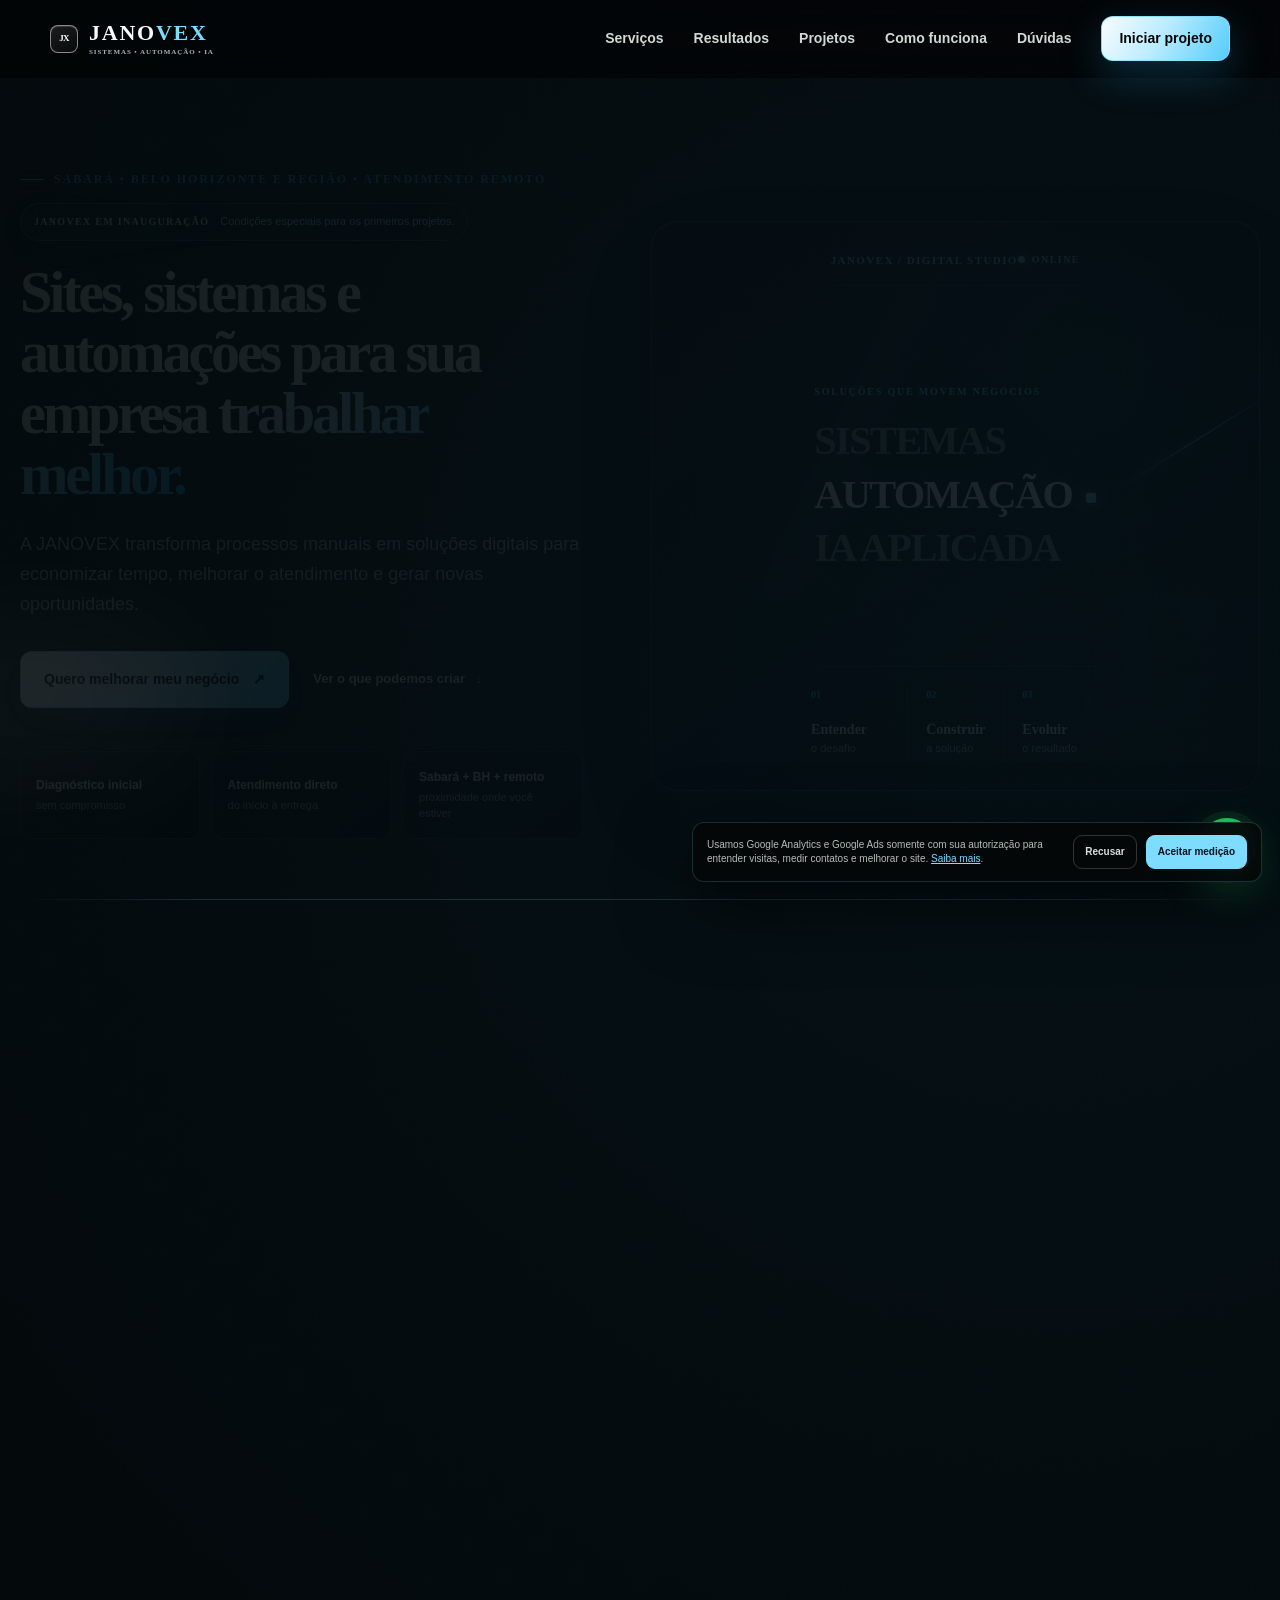
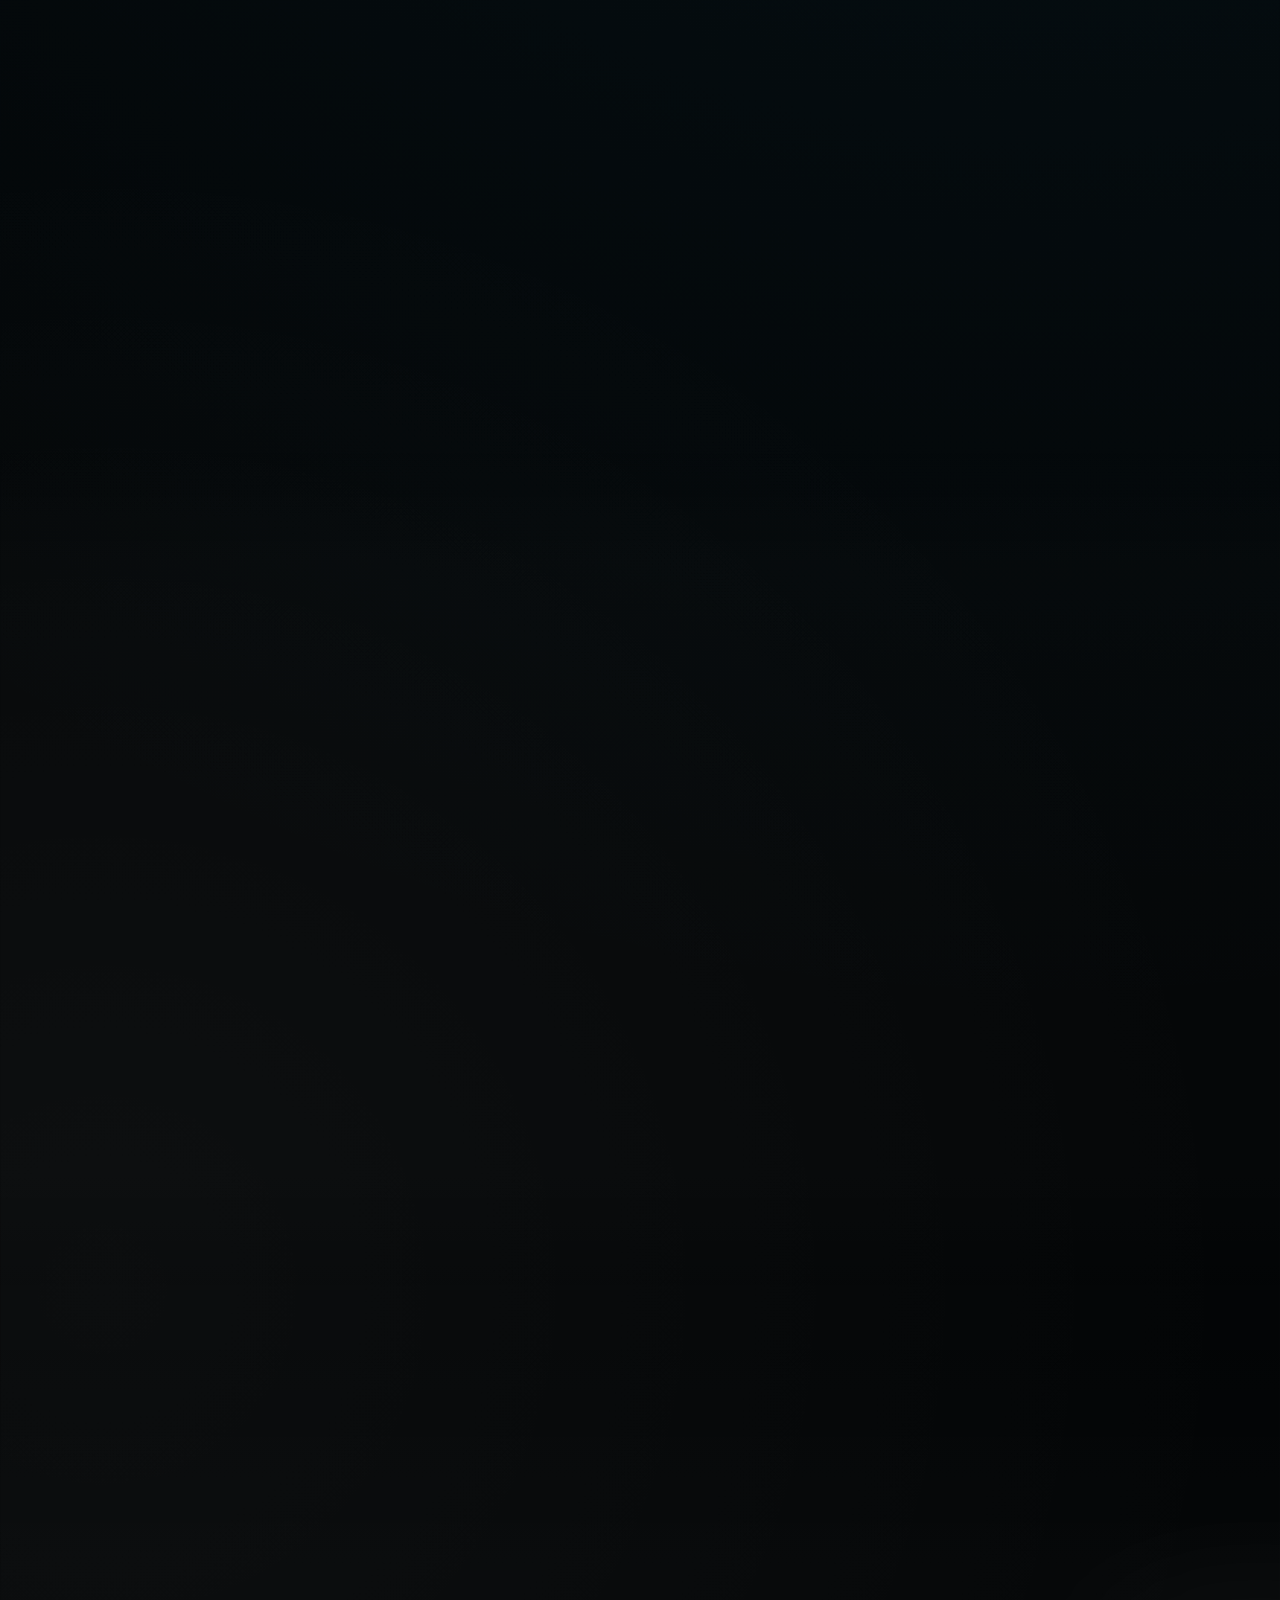
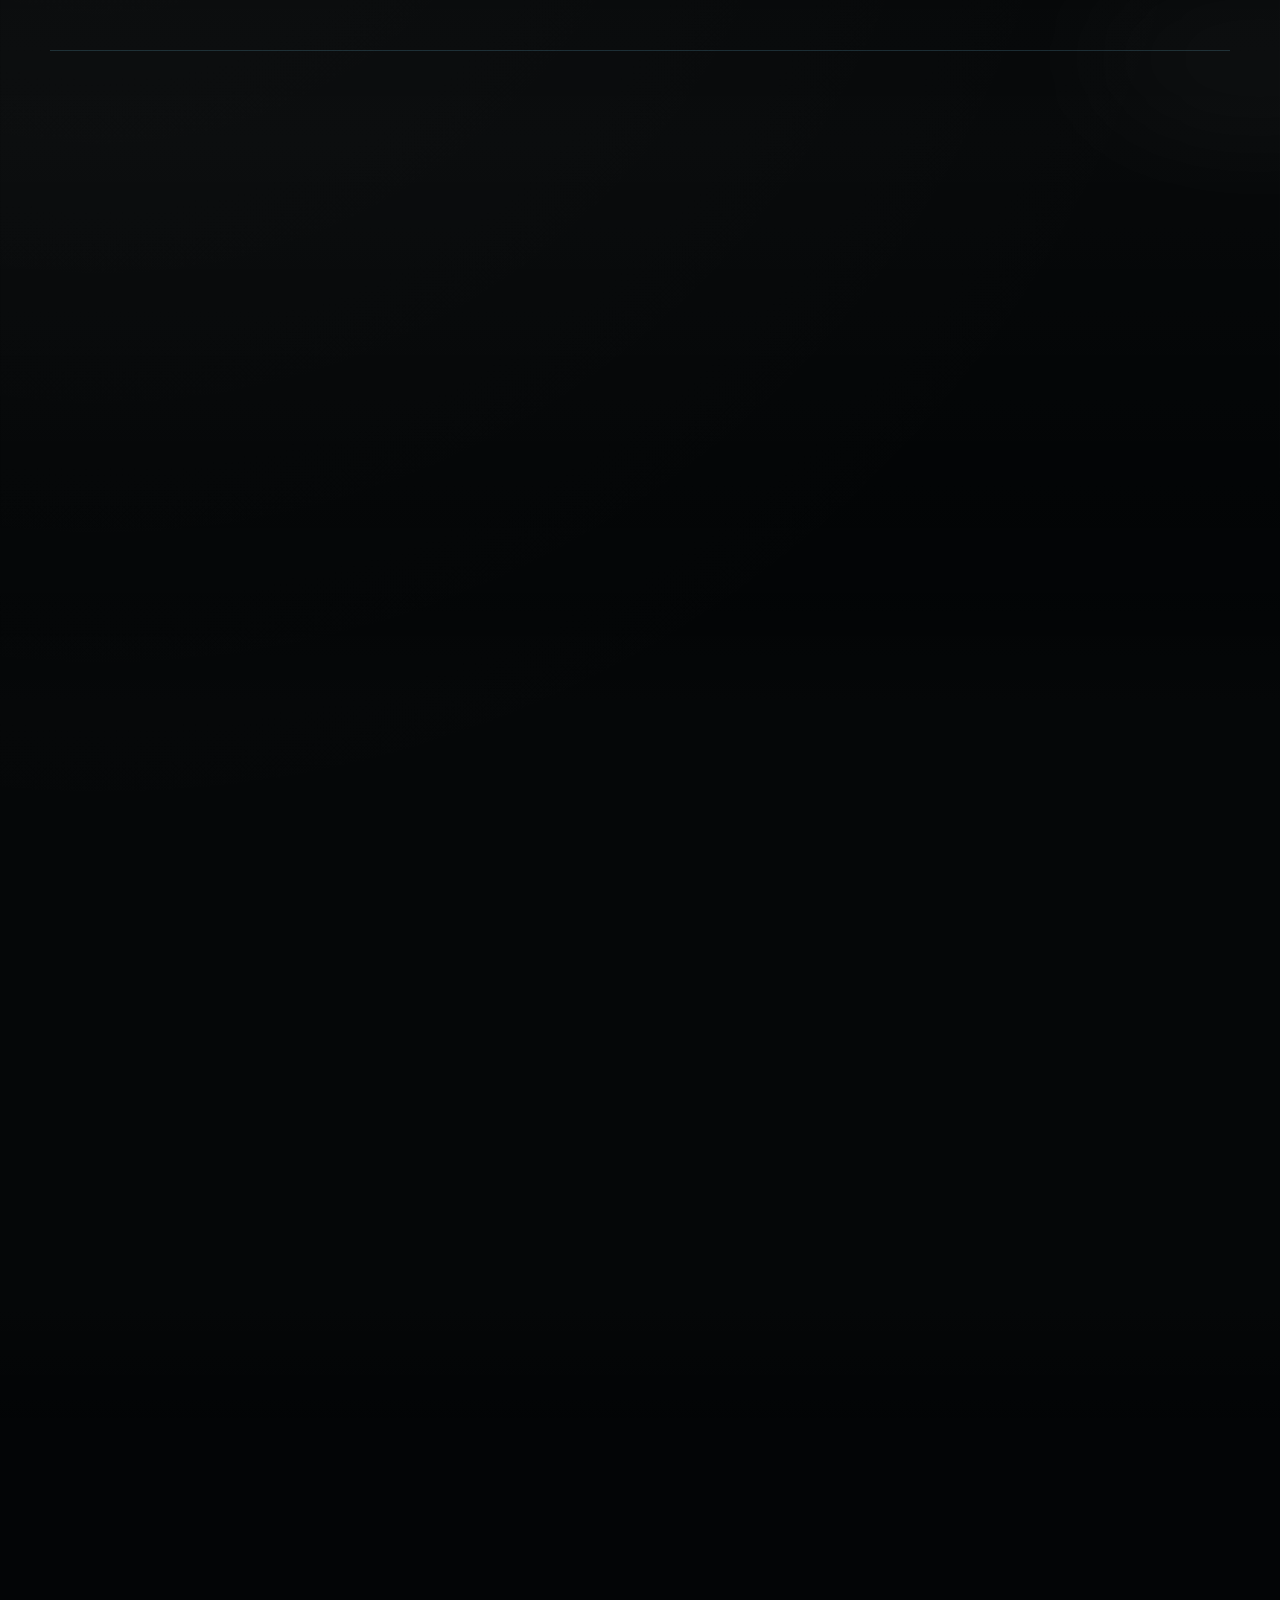
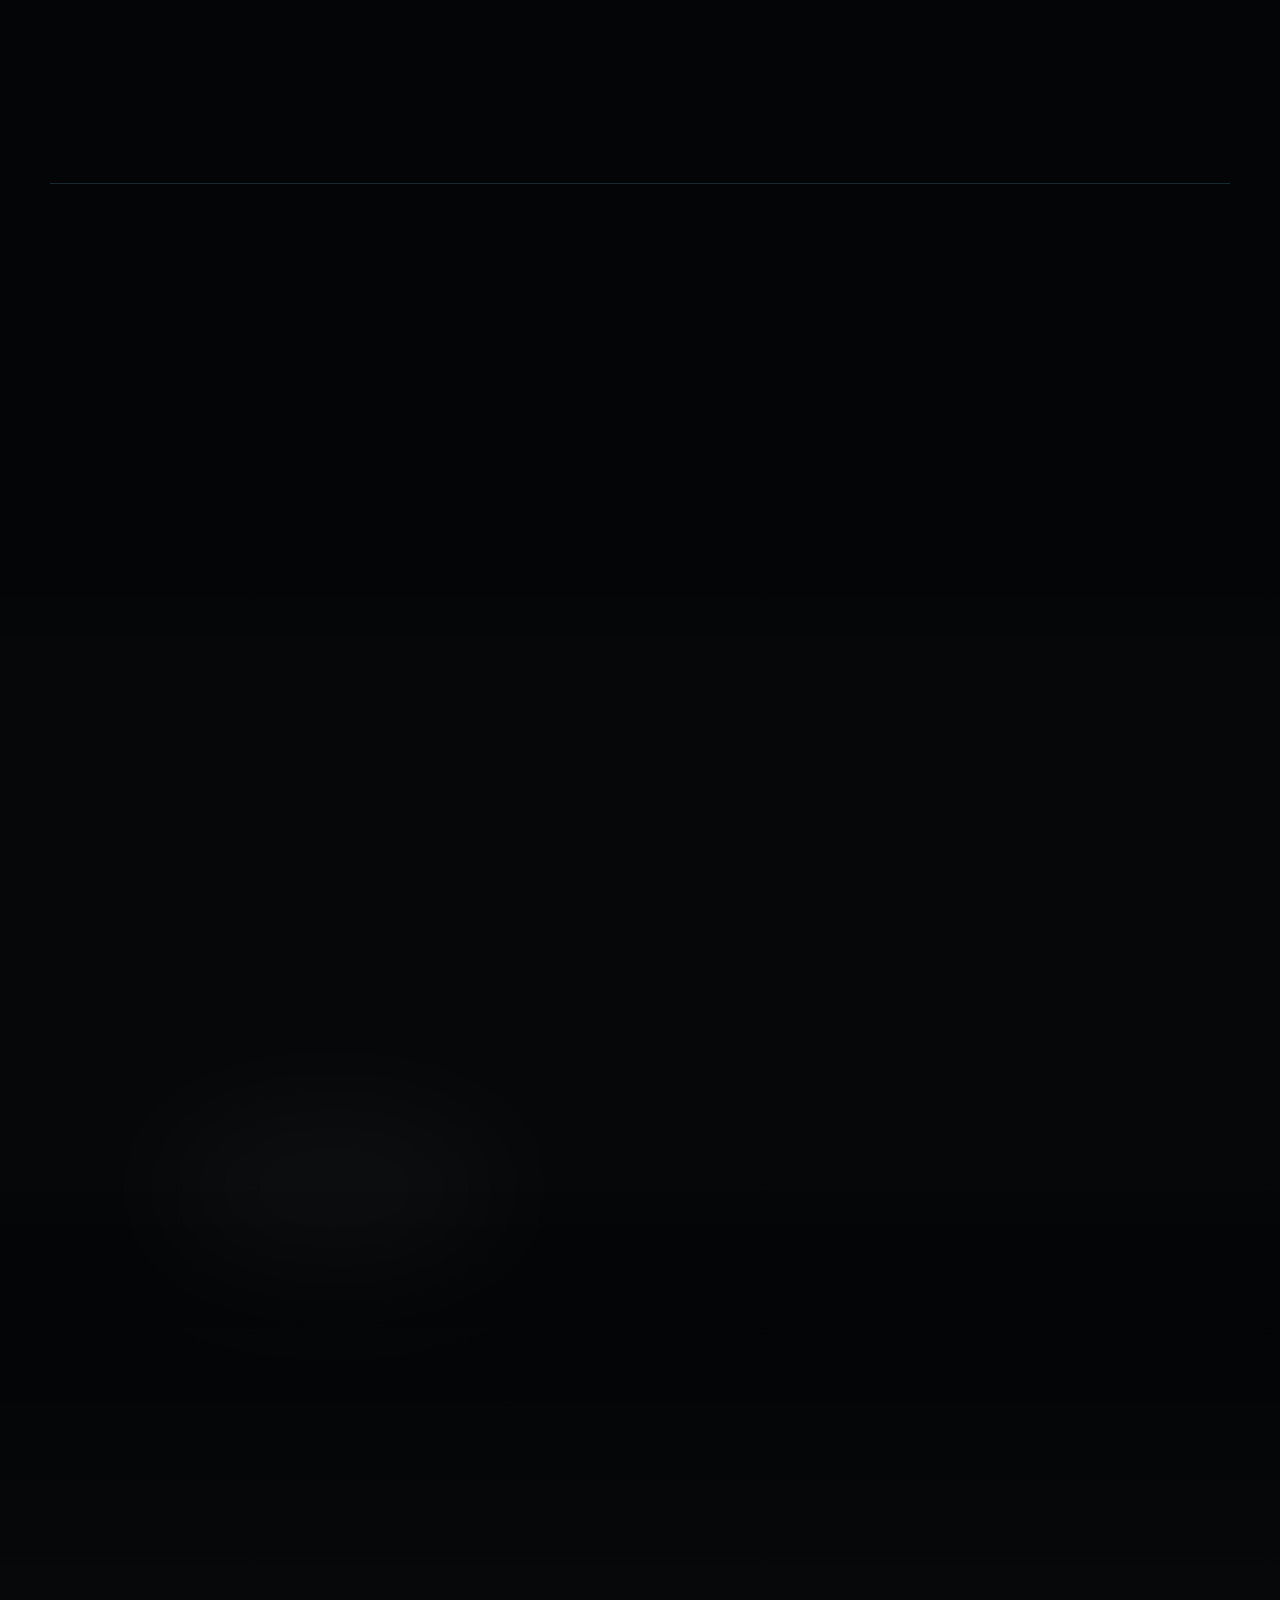
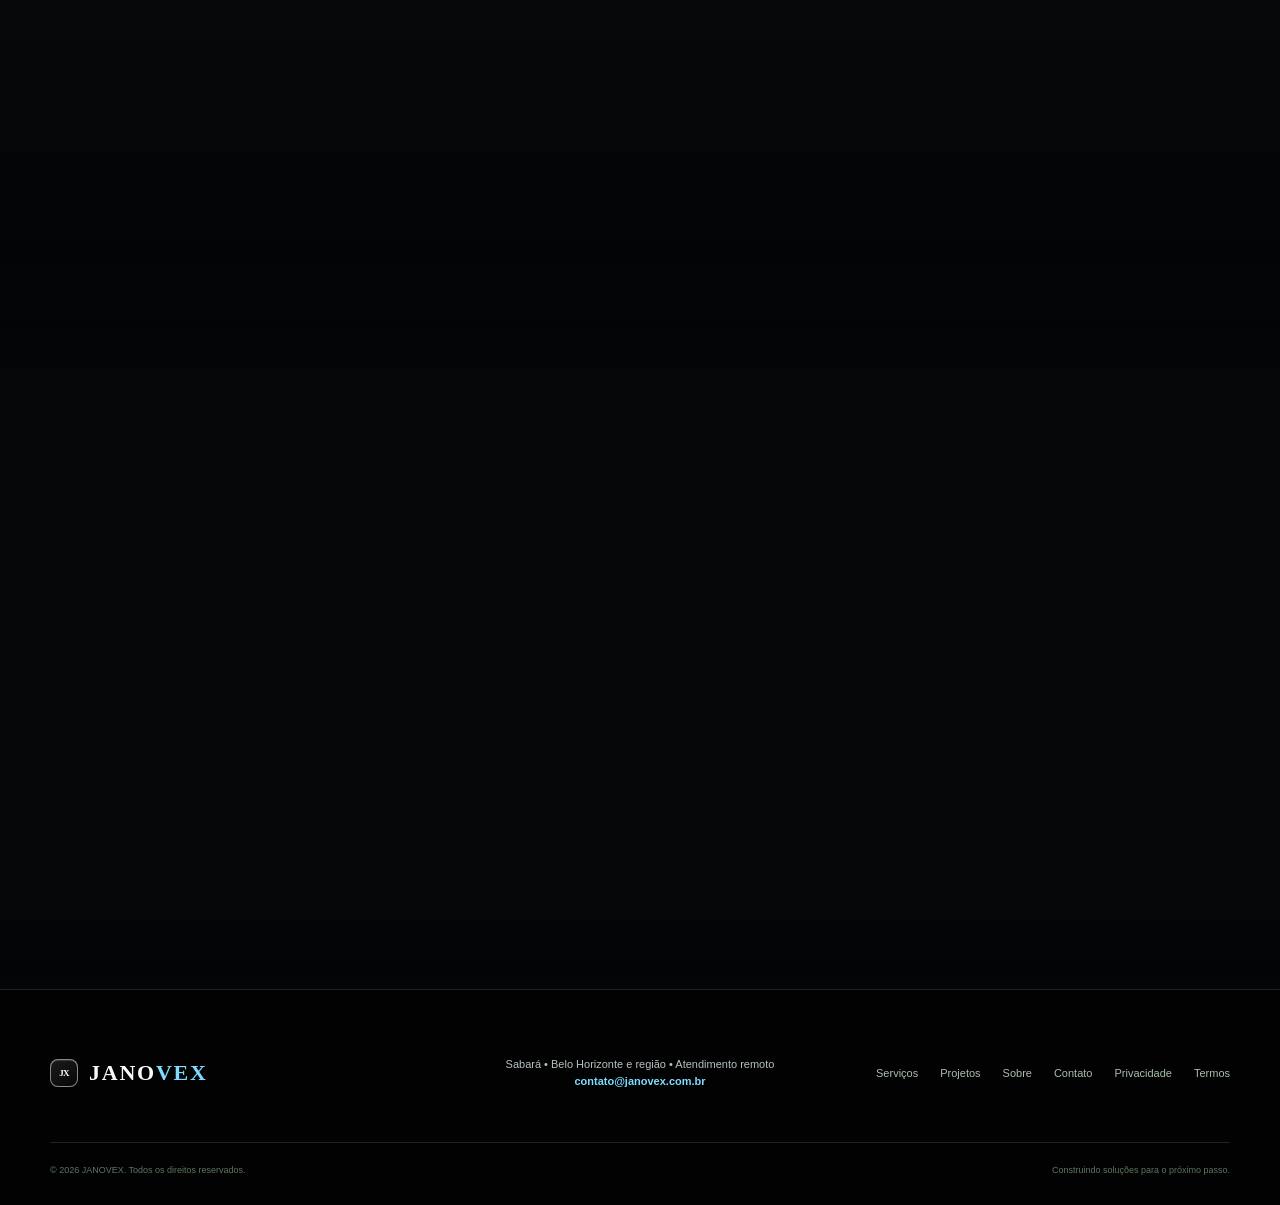
==== commit f74d1f1e: "Atualizar site com melhorias comerciais e de conversão" ====
--- a/index.html
+++ b/index.html
@@ -5,8 +5,8 @@
   <meta name="viewport" content="width=device-width, initial-scale=1">
   <meta name="theme-color" content="#010201">
   <meta name="referrer" content="strict-origin-when-cross-origin">
-  <meta http-equiv="Content-Security-Policy" content="default-src 'self'; script-src 'self' https://www.googletagmanager.com; style-src 'self' https://fonts.googleapis.com; font-src https://fonts.gstatic.com; img-src 'self' data: https://www.google-analytics.com; connect-src https://www.google-analytics.com https://region1.google-analytics.com; object-src 'none'; base-uri 'self'; form-action 'none'; upgrade-insecure-requests">
-  <meta name="description" content="A JANOVEX cria sistemas, sites, automações e soluções com inteligência artificial para empresas em Sabará, Belo Horizonte e atendimento remoto.">
+  <meta http-equiv="Content-Security-Policy" content="default-src 'self'; script-src 'self' https://www.googletagmanager.com; style-src 'self' https://fonts.googleapis.com; font-src https://fonts.gstatic.com; img-src 'self' data: https://www.google-analytics.com https://www.googleadservices.com https://www.google.com https://googleads.g.doubleclick.net; connect-src https://www.google-analytics.com https://region1.google-analytics.com https://www.googleadservices.com https://www.google.com https://googleads.g.doubleclick.net; object-src 'none'; base-uri 'self'; form-action 'none'; upgrade-insecure-requests">
+  <meta name="description" content="Sites, sistemas, automações e inteligência artificial para empresas trabalharem melhor. JANOVEX atende Sabará, Belo Horizonte e todo o Brasil remotamente.">
   <meta name="keywords" content="automação de processos, desenvolvimento de sistemas, inteligência artificial, sites, CRM, Sabará, Belo Horizonte, Minas Gerais">
   <meta property="og:title" content="JANOVEX | Tecnologia para empresas">
   <meta property="og:description" content="Sistemas, sites, automações e inteligência artificial para pequenas empresas, negócios locais e profissionais.">
@@ -38,7 +38,7 @@
     <div class="container nav-wrap">
       <a class="brand" href="#inicio" aria-label="JANOVEX — início">
         <span class="brand-mark" aria-hidden="true"><i></i><i></i><b>JX</b></span>
-        <span>JANO<span>VEX</span></span>
+        <span class="brand-lockup"><b>JANO<span>VEX</span></b><small>Sistemas • Automação • IA</small></span>
       </a>
       <button class="menu-toggle" aria-label="Abrir menu" aria-expanded="false" aria-controls="nav-menu"><span></span><span></span></button>
       <nav id="nav-menu" class="nav-menu" aria-label="Navegação principal">
@@ -53,16 +53,17 @@
       <div class="container hero-grid">
         <div class="hero-copy reveal">
           <div class="eyebrow"><span></span>Sabará • Belo Horizonte e região • Atendimento remoto</div>
-          <h1>Tecnologia para <em>organizar, automatizar</em> e fazer seu negócio crescer.</h1>
-          <p class="hero-lead">Sistemas, sites e inteligência artificial criados para reduzir trabalho manual, melhorar o atendimento e transformar boas ideias em resultados reais.</p>
+          <div class="launch-offer"><strong>JANOVEX EM INAUGURAÇÃO</strong><span>Condições especiais para os primeiros projetos.</span></div>
+          <h1>Sites, sistemas e automações para sua empresa <em>trabalhar melhor.</em></h1>
+          <p class="hero-lead">A JANOVEX transforma processos manuais em soluções digitais para economizar tempo, melhorar o atendimento e gerar novas oportunidades.</p>
           <div class="hero-actions">
-            <a class="button" href="#contato">Falar sobre meu projeto <span>↗</span></a>
+            <a class="button" href="#contato">Quero melhorar meu negócio <span>↗</span></a>
             <a class="text-link" href="#projetos">Ver o que podemos criar <span>↓</span></a>
           </div>
           <div class="hero-trust">
-            <div><strong>Soluções sob medida</strong><span>para problemas reais</span></div>
-            <div><strong>Visão de produto</strong><span>do diagnóstico à entrega</span></div>
-            <div><strong>Contato direto</strong><span>sem atendimento engessado</span></div>
+            <div><strong>Diagnóstico inicial</strong><span>sem compromisso</span></div>
+            <div><strong>Atendimento direto</strong><span>do início à entrega</span></div>
+            <div><strong>Sabará + BH + remoto</strong><span>proximidade onde você estiver</span></div>
           </div>
         </div>
         <div class="hero-visual impact-visual reveal" aria-label="Soluções digitais JANOVEX">
@@ -173,7 +174,7 @@
 
     <section class="section contact" id="contato">
       <div class="container brief-wrap reveal">
-        <div class="brief-intro"><span class="section-number">VAMOS CONVERSAR</span><h3>Conte o que você precisa</h3><p>Preencha em menos de um minuto. Suas respostas criam um resumo do projeto e abrem a conversa diretamente no WhatsApp da JANOVEX.</p><div class="brief-benefits"><span>✓ Sem compromisso</span><span>✓ Resposta rápida</span><span>✓ Atendimento direto</span></div></div>
+        <div class="brief-intro"><span class="section-number">VAMOS CONVERSAR</span><h3>Conte o que você precisa</h3><p>Preencha em menos de um minuto. Suas respostas criam um resumo do projeto e abrem a conversa diretamente no WhatsApp da JANOVEX.</p><p class="brief-offer">Conte seu projeto e consulte as condições especiais de inauguração.</p><div class="brief-benefits"><span>✓ Sem compromisso</span><span>✓ Resposta rápida</span><span>✓ Atendimento direto</span></div></div>
         <form class="brief-form" id="brief-form">
           <label>Seu nome<input type="text" name="nome" placeholder="Como podemos chamar você?" required></label>
           <label>Empresa ou segmento<input type="text" name="empresa" placeholder="Ex.: loja, clínica, escritório, profissional"></label>
@@ -192,6 +193,6 @@
   </footer>
   <a class="whatsapp-float whatsapp-link" href="https://wa.me/5531993611353?text=Olá%2C%20JANOVEX!%20Quero%20conversar%20sobre%20um%20projeto." target="_blank" rel="noopener noreferrer" aria-label="Falar com a JANOVEX no WhatsApp"><svg viewBox="0 0 32 32" aria-hidden="true"><path d="M16.1 3a12.7 12.7 0 0 0-11 19l-1.7 6.3 6.5-1.7A12.7 12.7 0 1 0 16.1 3Zm0 22.9c-2 0-4-.6-5.7-1.6l-.4-.2-3.8 1 1-3.7-.2-.4a10.2 10.2 0 1 1 9.1 4.9Zm5.6-7.6c-.3-.2-1.8-.9-2.1-1-.3-.1-.5-.2-.7.2l-1 1.2c-.2.2-.4.2-.7.1a8.3 8.3 0 0 1-4-3.5c-.3-.5.3-.5.8-1.7.1-.2 0-.5 0-.7l-1-2.4c-.3-.6-.6-.5-.8-.5h-.7c-.2 0-.6.1-.9.5-.3.3-1.2 1.2-1.2 3 0 1.7 1.3 3.4 1.5 3.7.2.2 2.5 3.8 6 5.3 2.2 1 3.1 1 4.2.8.7-.1 1.8-.7 2-1.4.3-.7.3-1.3.2-1.4-.1-.2-.3-.3-.6-.4Z"/></svg></a>
   <dialog class="privacy-dialog" id="privacy-dialog"><button class="privacy-close" aria-label="Fechar política de privacidade">×</button><span class="section-number">PRIVACIDADE</span><h2>Política de Privacidade</h2><p>A JANOVEX utiliza os dados informados no formulário somente para responder ao seu contato, entender sua necessidade e preparar uma possível proposta comercial.</p><p>O formulário não armazena informações neste site: ao enviar, os dados são encaminhados por uma mensagem de WhatsApp, sujeita também às políticas da plataforma.</p><p>Não vendemos nem compartilhamos seus dados para fins publicitários. Você pode solicitar correção ou exclusão das informações enviadas entrando em contato pelo próprio WhatsApp.</p><small>Última atualização: agosto de 2026.</small></dialog>
-  <aside class="cookie-banner" id="cookie-banner" aria-label="Preferências de medição" hidden><p>Usamos medição do Google Analytics somente com sua autorização para entender visitas e melhorar o site. <a href="politica-de-privacidade.html">Saiba mais</a>.</p><div><button type="button" class="cookie-reject">Recusar</button><button type="button" class="cookie-accept">Aceitar medição</button></div></aside>
+  <aside class="cookie-banner" id="cookie-banner" aria-label="Preferências de medição" hidden><p>Usamos Google Analytics e Google Ads somente com sua autorização para entender visitas, medir contatos e melhorar o site. <a href="politica-de-privacidade.html">Saiba mais</a>.</p><div><button type="button" class="cookie-reject">Recusar</button><button type="button" class="cookie-accept">Aceitar medição</button></div></aside>
 </body>
 </html>
--- a/style.css
+++ b/style.css
@@ -219,4 +219,21 @@
 .form-bottom small a{color:var(--ice);text-decoration:underline;text-underline-offset:3px}
 .cookie-banner{position:fixed;left:20px;right:20px;bottom:20px;z-index:90;width:min(calc(100% - 40px),760px);margin:auto;padding:18px 20px;display:flex;align-items:center;justify-content:space-between;gap:24px;background:rgba(8,11,9,.97);border:1px solid rgba(255,255,255,.2);border-radius:16px;box-shadow:0 24px 70px rgba(0,0,0,.65);backdrop-filter:blur(16px)}.cookie-banner[hidden]{display:none}.cookie-banner p{margin:0;color:#b4bdb8;font-size:12px;line-height:1.55}.cookie-banner a{color:var(--ice);text-decoration:underline}.cookie-banner div{display:flex;gap:9px;flex:0 0 auto}.cookie-banner button{cursor:pointer;border-radius:9px;padding:10px 13px;font-size:11px;font-weight:800}.cookie-reject{color:#d9dfdc;background:transparent;border:1px solid rgba(255,255,255,.18)}.cookie-accept{color:#061019;background:var(--ice);border:1px solid var(--ice)}@media(max-width:600px){.cookie-banner{align-items:stretch;flex-direction:column}.cookie-banner div{justify-content:flex-end}.cookie-banner button{flex:1}}
 .footer-main p a{color:var(--ice);font-weight:700}
+
+/* Atualização comercial JANOVEX — contraste, energia e conversão */
+:root{--bg:#030506;--surface:#0b1012;--surface2:#10171a;--text:#f7fafc;--muted:#b8c1c7;--ice:#7ddcff;--ice-strong:#27b7f5;--line:rgba(125,220,255,.17)}
+body{background:radial-gradient(circle at 82% 9%,rgba(39,183,245,.07),transparent 28%),radial-gradient(circle at 8% 38%,rgba(255,255,255,.035),transparent 24%),var(--bg)}
+.site-header{background:rgba(3,5,6,.78)}.site-header.scrolled{background:rgba(3,5,6,.95);border-color:rgba(125,220,255,.13)}
+.brand{gap:11px}.brand-lockup{display:flex;flex-direction:column;gap:5px}.brand-lockup>b{font:700 22px/1 Space Grotesk;letter-spacing:.08em}.brand-lockup>b>span{color:var(--ice)}.brand-lockup small{font:700 7px/1 Space Grotesk;letter-spacing:.13em;color:#a7b5bc;text-transform:uppercase;white-space:nowrap}
+.hero-copy h1 em{background:linear-gradient(100deg,#f7fafc 0%,#9ce7ff 42%,#27b7f5 100%);background-clip:text;-webkit-background-clip:text;text-shadow:0 0 40px rgba(39,183,245,.08)}
+.hero-lead,.section-head p,.about-copy>p,.service-card p,.work-card p,.process-card p,.faq-list details p,.brief-intro p{color:#bec8cd}
+.button{background:linear-gradient(120deg,#f8fcff 0%,#bcecff 45%,#54ccfb 100%);border-color:rgba(125,220,255,.8);box-shadow:0 14px 42px rgba(39,183,245,.23)}.button:hover{box-shadow:0 18px 56px rgba(39,183,245,.38)}
+.hero-trust div,.hero-trust div+div{background:linear-gradient(145deg,rgba(16,25,29,.96),rgba(5,9,11,.96));border-color:rgba(125,220,255,.18);box-shadow:inset 0 1px rgba(255,255,255,.035)}.hero-trust strong{color:#f7fafc}.hero-trust span{color:#aebbc1}
+.impact-visual{background:radial-gradient(circle at 72% 28%,rgba(39,183,245,.09),transparent 30%),linear-gradient(145deg,#101719 0%,#070b0d 58%,#020304 100%);border-color:rgba(125,220,255,.24);box-shadow:0 35px 100px rgba(0,0,0,.58),0 0 70px rgba(39,183,245,.055),inset 0 1px rgba(255,255,255,.13)}
+.impact-word{color:#aab7bc;opacity:.72}.impact-word.active{color:#f8fcff;opacity:1;text-shadow:0 0 34px rgba(125,220,255,.25)}.impact-word.active:after{background:var(--ice);box-shadow:0 0 18px rgba(125,220,255,.85)}.impact-kicker,.impact-top,.impact-grid b{color:var(--ice)}
+.service-card,.work-card,.result-card{background:linear-gradient(145deg,#101719,#050809 72%);border-color:rgba(125,220,255,.15)}.service-card:hover,.work-card:hover,.result-card:hover{border-color:rgba(125,220,255,.34)}
+.section-number,.eyebrow,.impact-grid b,.work-top,.process-card>span{color:var(--ice-strong);text-shadow:0 0 20px rgba(39,183,245,.2)}
+.launch-offer{width:fit-content;display:flex;align-items:center;gap:11px;margin-top:18px;padding:9px 13px;border:1px solid rgba(125,220,255,.3);border-radius:999px;background:linear-gradient(110deg,rgba(39,183,245,.13),rgba(255,255,255,.035));box-shadow:0 8px 32px rgba(39,183,245,.08)}.launch-offer strong{font:800 10px/1 Space Grotesk;letter-spacing:.13em;color:#f8fcff}.launch-offer span{font-size:11px;color:#bfeeff}.brief-offer{margin-top:14px!important;padding:11px 13px;border-left:2px solid var(--ice-strong);background:rgba(39,183,245,.055);color:#d9f5ff!important;font-weight:700}
+.cookie-banner{left:auto;right:18px;bottom:18px;width:min(calc(100% - 36px),570px);margin:0;padding:12px 14px;gap:14px;border-radius:12px;background:rgba(5,8,9,.96);border-color:rgba(125,220,255,.18)}.cookie-banner p{font-size:10px;line-height:1.45}.cookie-banner button{padding:8px 11px;font-size:10px}.cookie-accept{background:var(--ice);border-color:var(--ice)}
+@media(max-width:600px){.brand-lockup small{display:none}.hero-copy h1{font-size:40px;line-height:1.07}.hero-lead{font-size:15px;line-height:1.62}.eyebrow{font-size:9px;line-height:1.35;justify-content:center}.launch-offer{margin:16px auto 0;flex-direction:column;gap:5px;border-radius:14px;text-align:center}.launch-offer span{font-size:10px}.hero-trust{grid-template-columns:1fr}.cookie-banner{left:10px;right:10px;bottom:10px;width:auto;padding:11px;gap:9px;flex-direction:row;align-items:center}.cookie-banner p{font-size:9px;line-height:1.35}.cookie-banner div{gap:6px}.cookie-banner button{padding:8px 9px;font-size:9px}.cookie-reject{display:none}}
 .results{background:linear-gradient(180deg,transparent,rgba(188,236,255,.025),transparent)}.results-grid{display:grid;grid-template-columns:repeat(4,1fr);gap:14px}.result-card{min-height:310px;padding:30px 25px;display:flex;flex-direction:column;background:linear-gradient(145deg,rgba(18,22,20,.94),rgba(5,8,6,.96));border:1px solid var(--line);border-radius:18px;transition:.3s}.result-card:hover{transform:translateY(-6px);border-color:rgba(188,236,255,.3);box-shadow:0 22px 55px rgba(0,0,0,.4)}.result-card>span{font:700 10px Space Grotesk;letter-spacing:.14em;color:var(--ice)}.result-card h3{font-size:21px;margin:50px 0 14px}.result-card p{margin:0 0 25px;color:var(--muted);font-size:13px}.result-card strong{margin-top:auto;padding-top:18px;border-top:1px solid var(--line);font-size:11px;color:#e7eeea}.results-note{margin-top:16px;padding:25px 28px;display:grid;grid-template-columns:.55fr 1.45fr auto;align-items:center;gap:30px;border:1px solid rgba(188,236,255,.16);border-radius:15px;background:rgba(188,236,255,.025)}.results-note>span{font:700 9px Space Grotesk;letter-spacing:.17em;color:var(--ice)}.results-note p{margin:0;color:var(--muted);font-size:12px}.results-note a{white-space:nowrap;font-size:12px;font-weight:800}.results-note b{color:var(--ice);margin-left:8px}@media(max-width:900px){.results-grid{grid-template-columns:1fr 1fr}.results-note{grid-template-columns:1fr;gap:12px}}@media(max-width:600px){.results-grid{grid-template-columns:1fr}.result-card{min-height:250px}.result-card h3{margin-top:34px}}
